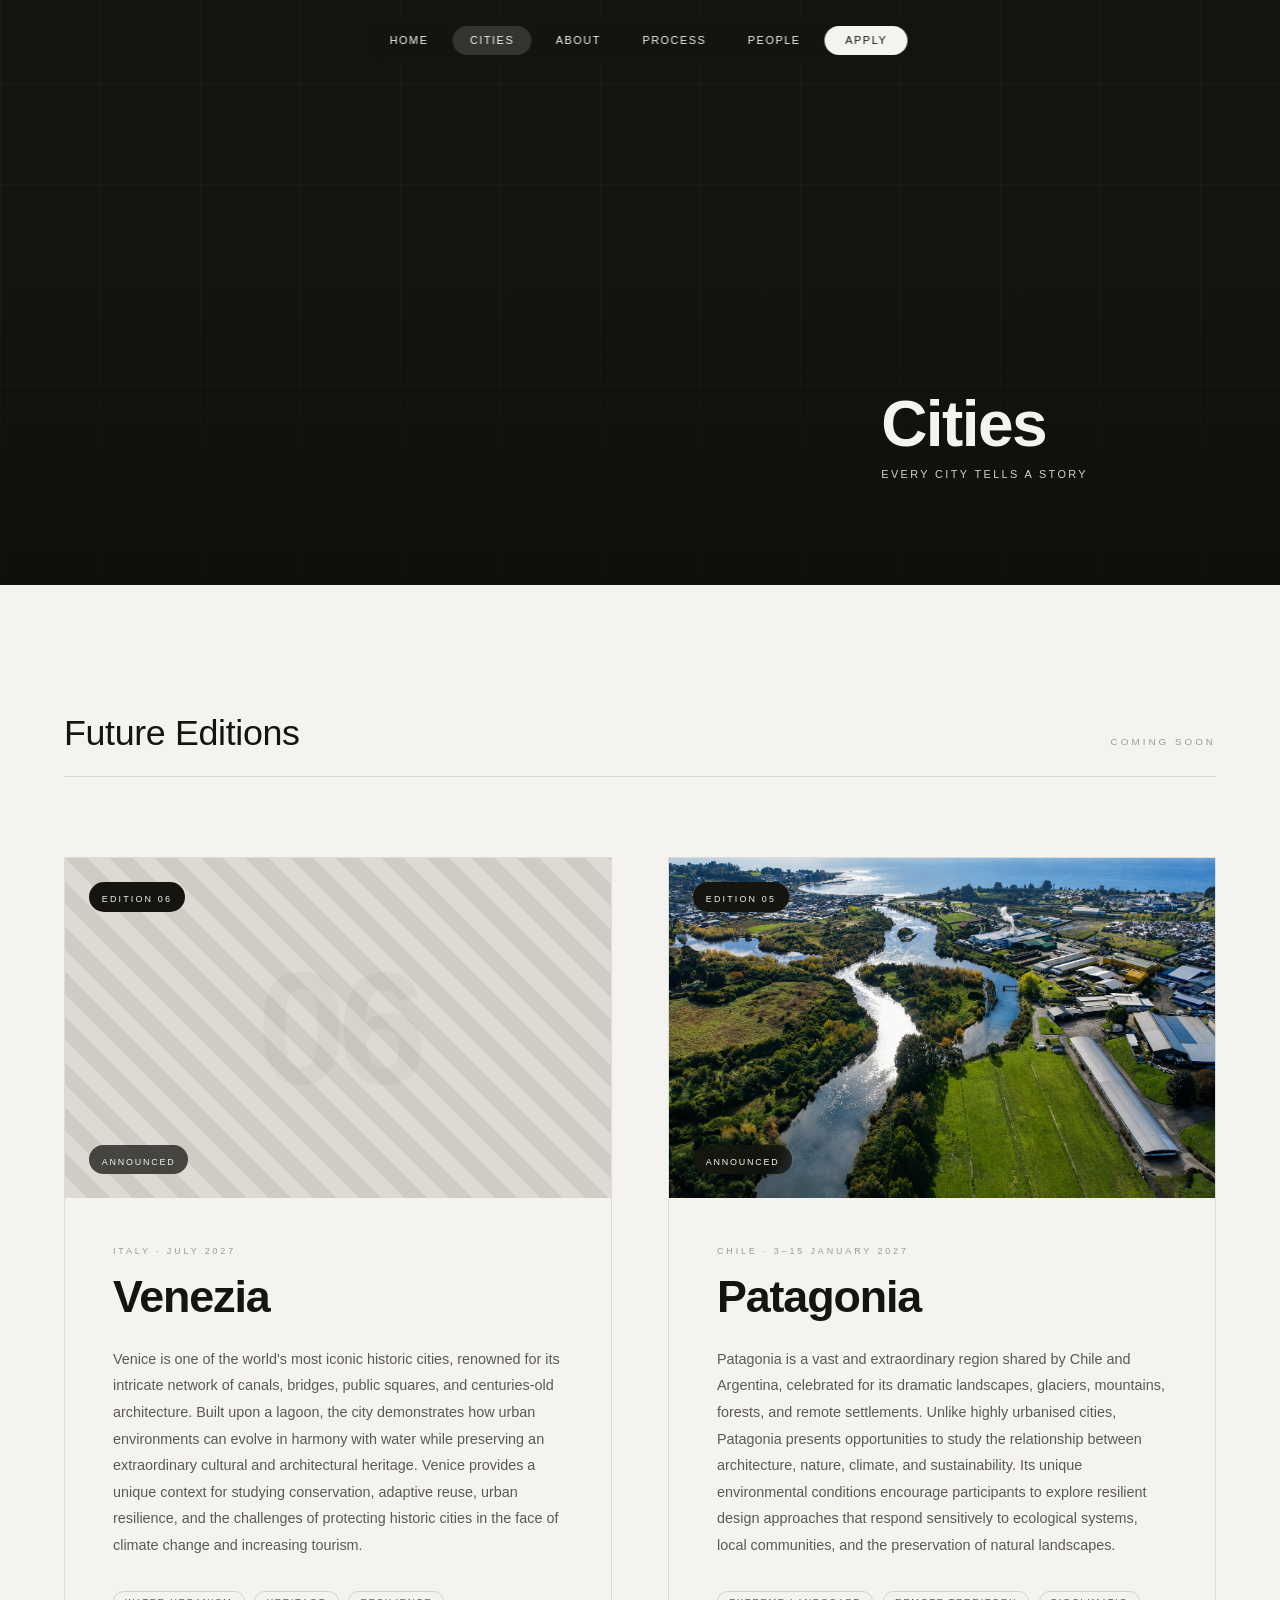
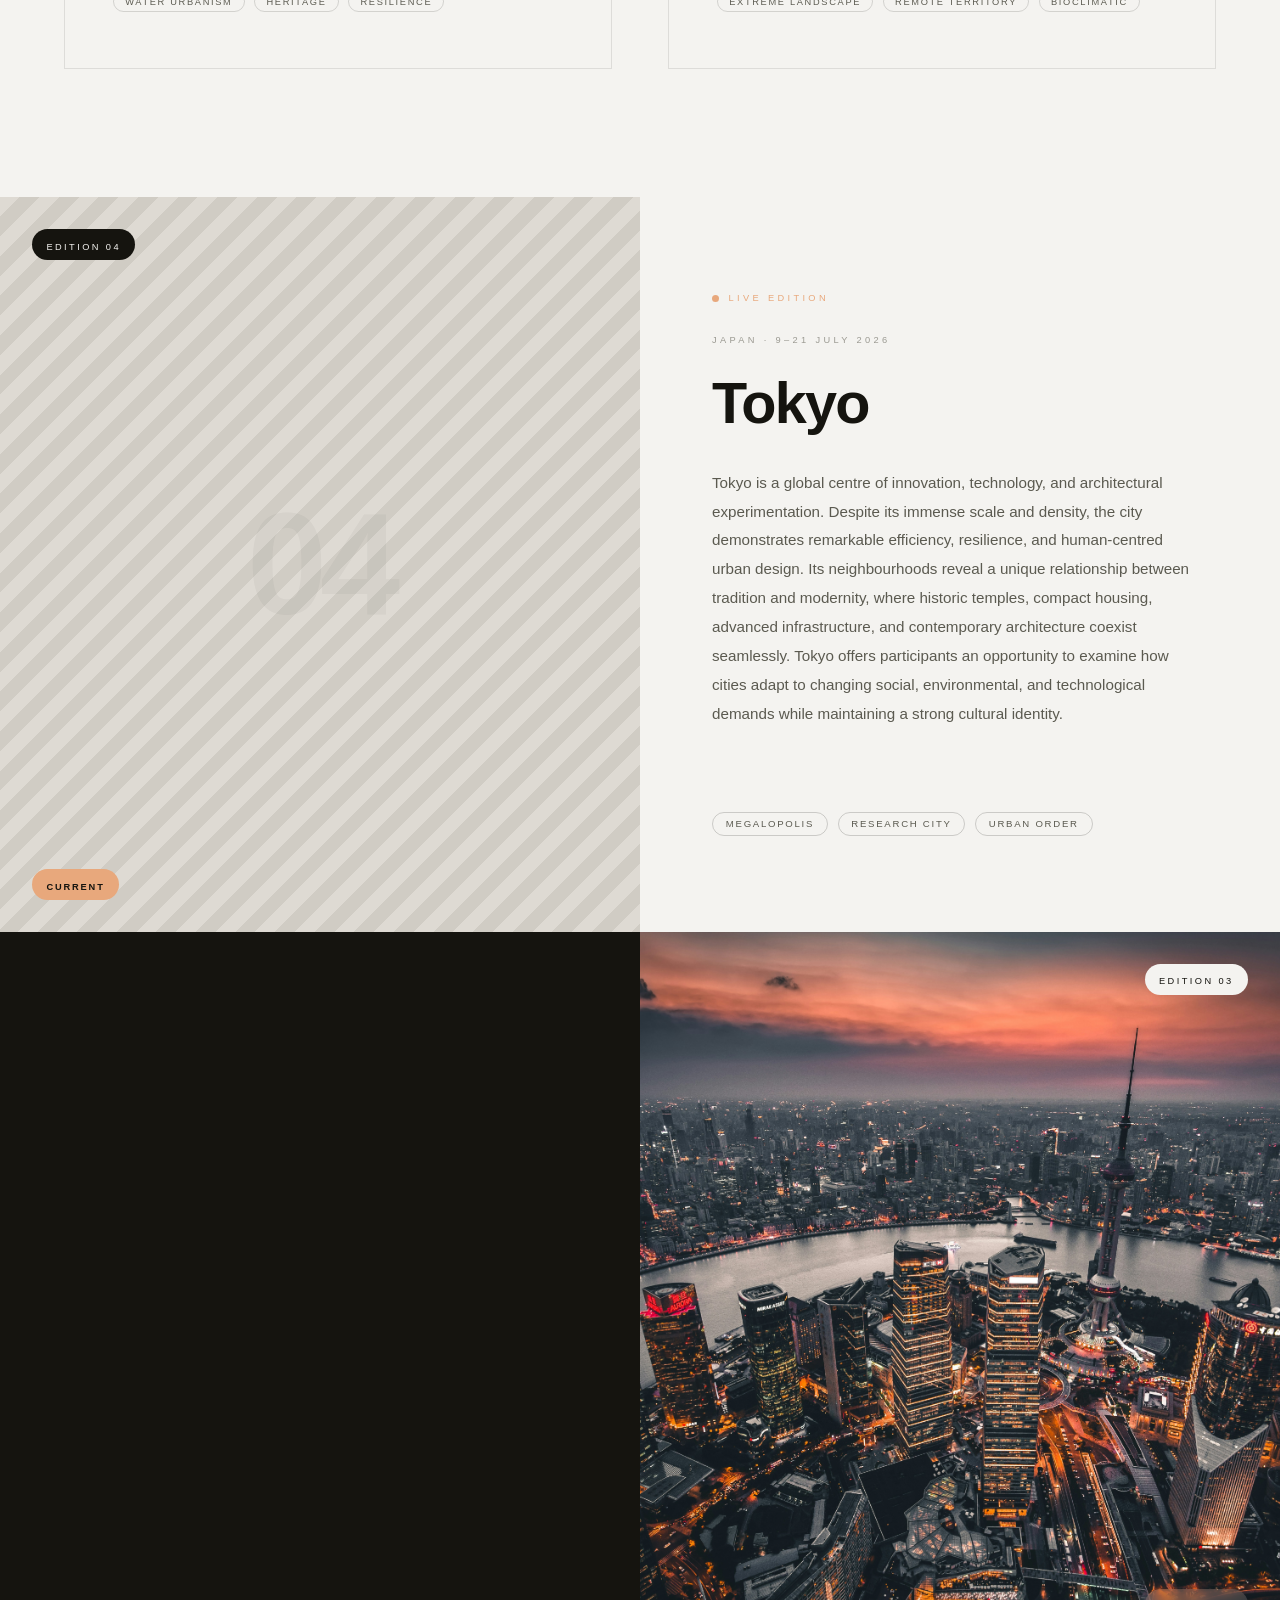
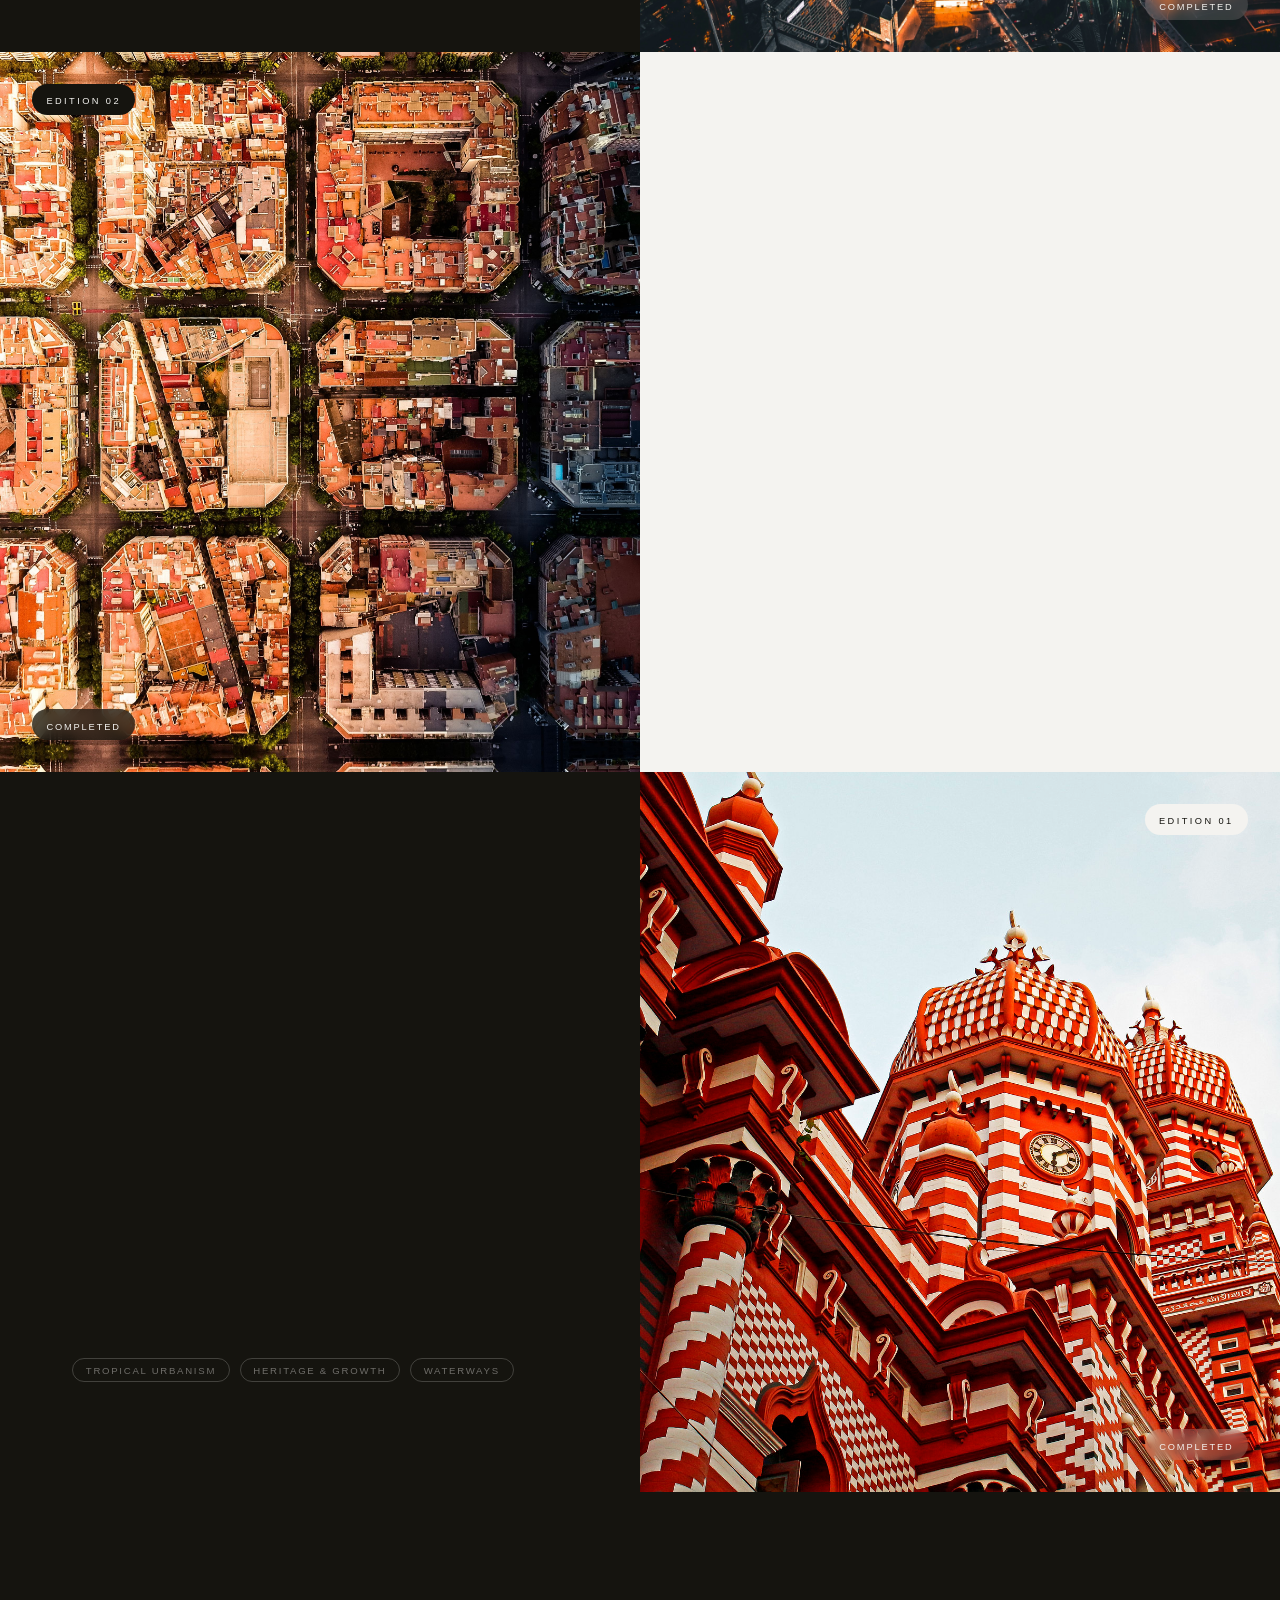
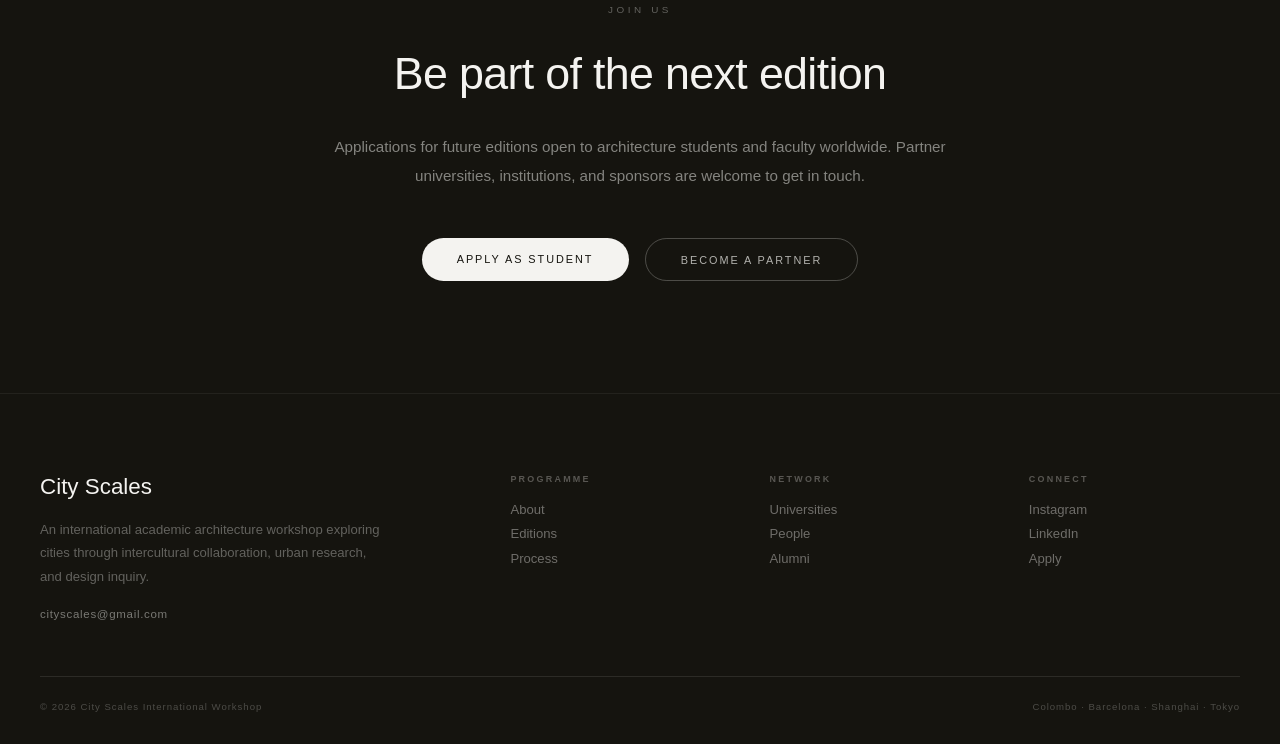
==== cities.html @ bc9bcc8d "changes" ====
<!DOCTYPE html>
<html lang="en">
<head>
  <meta charset="utf-8">
  <meta name="viewport" content="width=device-width, initial-scale=1">
  <title>Editions — City Scales</title>
  <meta name="description" content="Six cities, one inquiry — the City Scales international architecture workshop editions across Colombo, Barcelona, Shanghai, Tokyo, Patagonia, and Venezia.">
  <style>
    *{margin:0;padding:0;box-sizing:border-box;}
    html{scroll-behavior:smooth;overflow-x:hidden;scroll-padding-top:80px;}
    body{font-family:Arial,sans-serif;background:#f4f3f0;color:#15140f;-webkit-font-smoothing:antialiased;}
    ::selection{background:#15140f;color:#f4f3f0;}
    a{color:inherit;text-decoration:none;}
    a:hover{opacity:.72;}

    @media(max-width:900px){
      .city-split{grid-template-columns:1fr!important}
      .city-split-rev{grid-template-columns:1fr!important}
      .city-img-col{min-height:60vw!important}
      .future-grid{grid-template-columns:1fr!important}
      .stats-row{grid-template-columns:1fr 1fr!important}
      .city-split-rev .city-img-col{order:1!important}
      .city-split-rev .city-content{order:2!important}
      .future-sec{padding:5rem 2rem!important}
    }
    @media(max-width:640px){
      .city-content{padding:3.5rem 1.5rem!important}
      #footer-grid{grid-template-columns:1fr 1fr!important;gap:2rem!important}
      #footer-bottom{flex-direction:column!important;gap:.6rem!important}
      #navPanel a,#navPanel span{font-size:.58rem!important;padding:.35rem .5rem!important;letter-spacing:.08em!important}
      .stats-row{grid-template-columns:1fr!important}
      .panels-row{flex-direction:column!important}
      .hero-caption{right:1.5rem!important;left:1.5rem!important;bottom:10%!important}
      .future-sec{padding:4rem 1.5rem!important}
      .future-sec .future-grid>div>div:first-child{height:220px!important}
    }
    @media(max-width:420px){
      #footer-grid{grid-template-columns:1fr!important}
      #navPanel{gap:.05rem!important;padding:.35rem!important}
      #navPanel a,#navPanel span{padding:.28rem .36rem!important;font-size:.52rem!important;letter-spacing:.06em!important}
    }
    .nav-links{display:flex;align-items:center;gap:.4rem;}
    .nav-ham{display:none;flex-direction:column;justify-content:center;gap:5px;background:none;border:none;cursor:pointer;padding:.45rem .65rem;border-radius:20px;}
    .nav-ham span{display:block;width:18px;height:1.5px;background:#f4f3f0;border-radius:2px;transition:transform .3s ease,opacity .3s ease;}
    .nav-ham.open span:nth-child(1){transform:translateY(6.5px) rotate(45deg);}
    .nav-ham.open span:nth-child(2){opacity:0;transform:scaleX(0);}
    .nav-ham.open span:nth-child(3){transform:translateY(-6.5px) rotate(-45deg);}
    #mobMenu{position:fixed;inset:0;z-index:199;background:#15140f;display:flex;flex-direction:column;justify-content:center;padding:3rem 2.5rem;opacity:0;pointer-events:none;transition:opacity .3s ease,transform .3s ease;transform:translateY(-8px);}
    #mobMenu.open{opacity:1;pointer-events:auto;transform:none;}
    .mob-link{font-family:Arial;font-weight:900;font-size:clamp(2rem,10vw,3.6rem);color:rgba(244,243,240,.65);text-decoration:none;letter-spacing:-.03em;line-height:1.15;display:block;transition:color .2s;}
    .mob-link:hover,.mob-link.mob-active{color:#f4f3f0;}
    .mob-close{position:absolute;top:1.4rem;right:1.5rem;background:none;border:none;color:rgba(244,243,240,.35);font-size:1.8rem;cursor:pointer;padding:.4rem;line-height:1;transition:color .2s;}
    .mob-close:hover{color:#f4f3f0;}
    @media(max-width:640px){
      .nav-links{display:none!important;}
      .nav-ham{display:flex!important;}
    }
  </style>
</head>
<body>

<!-- NAV -->
<div id="navPanel" style="position:fixed;top:1.1rem;left:50%;z-index:100;display:flex;gap:.4rem;align-items:center;background:rgba(21,20,15,.9);backdrop-filter:blur(8px);padding:.5rem .6rem;border-radius:40px;transform:translateX(-50%);">
  <div class="nav-links" style="display:flex;gap:.4rem;align-items:center;">
    <a href="index.html" style="font-size:.68rem;letter-spacing:.14em;text-transform:uppercase;color:#f4f3f0;padding:.55rem 1.1rem;border-radius:30px;">Home</a>
    <span style="font-size:.68rem;letter-spacing:.14em;text-transform:uppercase;color:#f4f3f0;padding:.55rem 1.1rem;border-radius:30px;background:rgba(244,243,240,.15);">Cities</span>
    <a href="index.html#about" style="font-size:.68rem;letter-spacing:.14em;text-transform:uppercase;color:#f4f3f0;padding:.55rem 1.1rem;border-radius:30px;">About</a>
    <a href="process.html" style="font-size:.68rem;letter-spacing:.14em;text-transform:uppercase;color:#f4f3f0;padding:.55rem 1.1rem;border-radius:30px;">Process</a>
    <a href="people.html" style="font-size:.68rem;letter-spacing:.14em;text-transform:uppercase;color:#f4f3f0;padding:.55rem 1.1rem;border-radius:30px;">People</a>
    <a href="index.html#join" style="font-size:.68rem;letter-spacing:.14em;text-transform:uppercase;color:#15140f;background:#f4f3f0;padding:.55rem 1.3rem;border-radius:30px;">Apply</a>
  </div>
  <button class="nav-ham" id="menuBtn" aria-label="Open menu"><span></span><span></span><span></span></button>
</div>

<!-- HERO -->
<section style="height:65vh;position:relative;overflow:hidden;background:#15140f;">
  <div style="position:absolute;inset:0;background:repeating-linear-gradient(0deg,rgba(244,243,240,.022) 0 1px,transparent 1px 100px),repeating-linear-gradient(90deg,rgba(244,243,240,.022) 0 1px,transparent 1px 100px);pointer-events:none;"></div>
  <div style="position:absolute;inset:0;background:linear-gradient(180deg,transparent 40%,rgba(10,10,10,.55) 100%);"></div>
  <div class="hero-caption" style="position:absolute;bottom:18%;right:12rem;z-index:2;text-align:left;">
    <h1 style="font-family:Arial;font-weight:900;color:#f4f3f0;font-size:clamp(2.2rem,5vw,4.5rem);line-height:.9;letter-spacing:-.025em;">Cities</h1>
    <p style="font-size:clamp(.6rem,.85vw,.8rem);text-transform:uppercase;color:#f4f3f0;margin-top:.9rem;opacity:.85;letter-spacing:.22em;">Every city tells a story</p>
  </div>

</section>


<!-- ============================================================ -->
<!-- FUTURE EDITIONS -->
<!-- ============================================================ -->
<section class="future-sec" style="background:#f4f3f0;padding:8rem 4rem;">
  <div style="max-width:1280px;margin:0 auto;">
    <div data-reveal style="display:flex;justify-content:space-between;align-items:baseline;margin-bottom:5rem;border-bottom:1px solid rgba(21,20,15,.12);padding-bottom:1.4rem;">
      <h2 style="font-family:Arial;font-weight:300;font-size:clamp(1.4rem,2.8vw,2.4rem);letter-spacing:-.01em;color:#15140f;">Future Editions</h2>
      <span style="font-size:.62rem;letter-spacing:.3em;text-transform:uppercase;color:#9b9a92;">Coming Soon</span>
    </div>
    <div class="future-grid" style="display:grid;grid-template-columns:1fr 1fr;gap:3.5rem;">

      <!-- Venezia -->
      <div id="venezia" data-reveal style="border:1px solid rgba(21,20,15,.1);overflow:hidden;">
        <div style="width:100%;height:340px;position:relative;background:#dedad3;overflow:hidden;">
          <img src="assets/img/venezia.png" alt="Venezia Edition" style="position:absolute;inset:0;width:100%;height:100%;object-fit:cover;display:block;">
          <div class="img-placeholder" style="position:absolute;inset:0;background:repeating-linear-gradient(45deg,#dedad3 0 16px,#d0ccc4 16px 32px);display:flex;align-items:center;justify-content:center;">
            <span style="font-family:Arial;font-weight:900;font-size:10rem;color:rgba(21,20,15,.035);letter-spacing:-.05em;">06</span>
          </div>
          <div style="position:absolute;top:1.5rem;left:1.5rem;background:#15140f;color:#f4f3f0;padding:.35rem .8rem;border-radius:30px;">
            <span style="font-size:.56rem;letter-spacing:.24em;text-transform:uppercase;">Edition 06</span>
          </div>
          <div style="position:absolute;bottom:1.5rem;left:1.5rem;background:rgba(21,20,15,.75);backdrop-filter:blur(6px);color:#f4f3f0;padding:.35rem .8rem;border-radius:30px;">
            <span style="font-size:.56rem;letter-spacing:.2em;text-transform:uppercase;">Announced</span>
          </div>
        </div>
        <div style="padding:3rem 3rem 3.5rem;">
          <span style="font-size:.56rem;letter-spacing:.32em;text-transform:uppercase;color:#9b9a92;display:block;margin-bottom:1.2rem;">Italy · July 2027</span>
          <h3 style="font-family:Arial;font-weight:900;font-size:clamp(1.8rem,3.5vw,2.8rem);line-height:.92;letter-spacing:-.025em;color:#15140f;margin-bottom:1.8rem;">Venezia</h3>
          <p style="font-size:.9rem;line-height:1.85;color:#5b5a50;">Venice is one of the world's most iconic historic cities, renowned for its intricate network of canals, bridges, public squares, and centuries-old architecture. Built upon a lagoon, the city demonstrates how urban environments can evolve in harmony with water while preserving an extraordinary cultural and architectural heritage. Venice provides a unique context for studying conservation, adaptive reuse, urban resilience, and the challenges of protecting historic cities in the face of climate change and increasing tourism.</p>
          <div style="margin-top:2rem;display:flex;gap:.6rem;flex-wrap:wrap;">
            <span style="font-size:.58rem;letter-spacing:.18em;text-transform:uppercase;color:#5b5a50;border:1px solid rgba(21,20,15,.15);padding:.3rem .7rem;border-radius:20px;">Water Urbanism</span>
            <span style="font-size:.58rem;letter-spacing:.18em;text-transform:uppercase;color:#5b5a50;border:1px solid rgba(21,20,15,.15);padding:.3rem .7rem;border-radius:20px;">Heritage</span>
            <span style="font-size:.58rem;letter-spacing:.18em;text-transform:uppercase;color:#5b5a50;border:1px solid rgba(21,20,15,.15);padding:.3rem .7rem;border-radius:20px;">Resilience</span>
          </div>
        </div>
      </div>

      <!-- Patagonia -->
      <div id="patagonia" data-reveal style="border:1px solid rgba(21,20,15,.1);overflow:hidden;">
        <div style="width:100%;height:340px;position:relative;background:#dedad3;overflow:hidden;">
          <img src="assets/img/patagonia-neww.png" alt="Patagonia Edition" style="position:absolute;inset:0;width:100%;height:100%;object-fit:cover;display:block;">
          <div class="img-placeholder" style="position:absolute;inset:0;background:repeating-linear-gradient(45deg,#dedad3 0 16px,#d0ccc4 16px 32px);display:flex;align-items:center;justify-content:center;">
            <span style="font-family:Arial;font-weight:900;font-size:10rem;color:rgba(21,20,15,.035);letter-spacing:-.05em;">05</span>
          </div>
          <div style="position:absolute;top:1.5rem;left:1.5rem;background:#15140f;color:#f4f3f0;padding:.35rem .8rem;border-radius:30px;">
            <span style="font-size:.56rem;letter-spacing:.24em;text-transform:uppercase;">Edition 05</span>
          </div>
          <div style="position:absolute;bottom:1.5rem;left:1.5rem;background:rgba(21,20,15,.75);backdrop-filter:blur(6px);color:#f4f3f0;padding:.35rem .8rem;border-radius:30px;">
            <span style="font-size:.56rem;letter-spacing:.2em;text-transform:uppercase;">Announced</span>
          </div>
        </div>
        <div style="padding:3rem 3rem 3.5rem;">
          <span style="font-size:.56rem;letter-spacing:.32em;text-transform:uppercase;color:#9b9a92;display:block;margin-bottom:1.2rem;">Chile · 3–15 January 2027</span>
          <h3 style="font-family:Arial;font-weight:900;font-size:clamp(1.8rem,3.5vw,2.8rem);line-height:.92;letter-spacing:-.025em;color:#15140f;margin-bottom:1.8rem;">Patagonia</h3>
          <p style="font-size:.9rem;line-height:1.85;color:#5b5a50;">Patagonia is a vast and extraordinary region shared by Chile and Argentina, celebrated for its dramatic landscapes, glaciers, mountains, forests, and remote settlements. Unlike highly urbanised cities, Patagonia presents opportunities to study the relationship between architecture, nature, climate, and sustainability. Its unique environmental conditions encourage participants to explore resilient design approaches that respond sensitively to ecological systems, local communities, and the preservation of natural landscapes.</p>
          <div style="margin-top:2rem;display:flex;gap:.6rem;flex-wrap:wrap;">
            <span style="font-size:.58rem;letter-spacing:.18em;text-transform:uppercase;color:#5b5a50;border:1px solid rgba(21,20,15,.15);padding:.3rem .7rem;border-radius:20px;">Extreme Landscape</span>
            <span style="font-size:.58rem;letter-spacing:.18em;text-transform:uppercase;color:#5b5a50;border:1px solid rgba(21,20,15,.15);padding:.3rem .7rem;border-radius:20px;">Remote Territory</span>
            <span style="font-size:.58rem;letter-spacing:.18em;text-transform:uppercase;color:#5b5a50;border:1px solid rgba(21,20,15,.15);padding:.3rem .7rem;border-radius:20px;">Bioclimatic</span>
          </div>
        </div>
      </div>

    </div>
  </div>
</section>

<!-- ============================================================ -->
<!-- EDITION 04 — TOKYO–TSUKUBA (CURRENT) -->
<!-- ============================================================ -->
<section id="tokyo" class="city-split" style="display:grid;grid-template-columns:1fr 1fr;min-height:80vh;background:#f4f3f0;">
  <!-- Image column -->
  <div class="city-img-col" style="position:relative;overflow:hidden;min-height:560px;background:#dedad3;">
    <img src="assets/img/tkyo.png" alt="Tokyo Edition" style="position:absolute;inset:0;width:100%;height:100%;object-fit:cover;display:block;">
    <div class="img-placeholder" style="position:absolute;inset:0;background:repeating-linear-gradient(135deg,#dedad3 0 14px,#d0ccc4 14px 28px);display:flex;align-items:center;justify-content:center;">
      <span style="font-family:Arial;font-weight:900;font-size:9rem;color:rgba(21,20,15,.04);letter-spacing:-.05em;">04</span>
    </div>
    <div style="position:absolute;top:2rem;left:2rem;background:#15140f;color:#f4f3f0;padding:.4rem .9rem;border-radius:30px;">
      <span style="font-size:.58rem;letter-spacing:.26em;text-transform:uppercase;">Edition 04</span>
    </div>
    <div style="position:absolute;bottom:2rem;left:2rem;background:#e8a87c;color:#15140f;padding:.4rem .9rem;border-radius:30px;">
      <span style="font-size:.58rem;letter-spacing:.2em;text-transform:uppercase;font-weight:600;">Current</span>
    </div>
  </div>
  <!-- Content column -->
  <div class="city-content" style="padding:6rem 4.5rem;display:flex;flex-direction:column;justify-content:center;">
    <div data-reveal style="display:flex;align-items:center;gap:.6rem;margin-bottom:2rem;">
      <span style="width:7px;height:7px;background:#e8a87c;border-radius:50%;display:inline-block;animation:pulse 2s ease-in-out infinite;"></span>
      <span style="font-size:.58rem;letter-spacing:.36em;text-transform:uppercase;color:#e8a87c;">Live Edition</span>
    </div>
    <span data-reveal style="font-size:.58rem;letter-spacing:.36em;text-transform:uppercase;color:#9b9a92;display:block;margin-bottom:2rem;">Japan · 9–21 July 2026</span>
    <h2 data-reveal style="font-family:Arial;font-weight:900;font-size:clamp(2.2rem,4.5vw,3.8rem);line-height:.92;letter-spacing:-.03em;color:#15140f;margin-bottom:2.4rem;">Tokyo</h2>
    <p data-reveal style="font-size:.95rem;line-height:1.9;color:#5b5a50;max-width:480px;margin-bottom:2.8rem;">Tokyo is a global centre of innovation, technology, and architectural experimentation. Despite its immense scale and density, the city demonstrates remarkable efficiency, resilience, and human-centred urban design. Its neighbourhoods reveal a unique relationship between tradition and modernity, where historic temples, compact housing, advanced infrastructure, and contemporary architecture coexist seamlessly. Tokyo offers participants an opportunity to examine how cities adapt to changing social, environmental, and technological demands while maintaining a strong cultural identity.</p>
    <div data-reveal style="margin-top:2.4rem;display:flex;gap:.6rem;flex-wrap:wrap;">
      <span style="font-size:.6rem;letter-spacing:.18em;text-transform:uppercase;color:#5b5a50;border:1px solid rgba(21,20,15,.18);padding:.35rem .8rem;border-radius:20px;">Megalopolis</span>
      <span style="font-size:.6rem;letter-spacing:.18em;text-transform:uppercase;color:#5b5a50;border:1px solid rgba(21,20,15,.18);padding:.35rem .8rem;border-radius:20px;">Research City</span>
      <span style="font-size:.6rem;letter-spacing:.18em;text-transform:uppercase;color:#5b5a50;border:1px solid rgba(21,20,15,.18);padding:.35rem .8rem;border-radius:20px;">Urban Order</span>
    </div>
  </div>
</section>

<!-- ============================================================ -->
<!-- EDITION 03 — SHANGHAI -->
<!-- ============================================================ -->
<section id="shanghai" class="city-split-rev" style="display:grid;grid-template-columns:1fr 1fr;min-height:80vh;background:#15140f;color:#f4f3f0;">
  <!-- Content column (reversed) -->
  <div class="city-content" style="padding:6rem 4.5rem;display:flex;flex-direction:column;justify-content:center;order:1;">
    <span data-reveal style="font-size:.58rem;letter-spacing:.36em;text-transform:uppercase;color:rgba(244,243,240,.35);display:block;margin-bottom:2rem;">China · 2025</span>
    <h2 data-reveal style="font-family:Arial;font-weight:900;font-size:clamp(2.2rem,4.5vw,3.8rem);line-height:.92;letter-spacing:-.03em;color:#f4f3f0;margin-bottom:2.4rem;">Shanghai</h2>
    <p data-reveal style="font-size:.95rem;line-height:1.9;color:rgba(244,243,240,.5);max-width:480px;margin-bottom:2.8rem;">Shanghai is one of the world's most dynamic metropolitan cities, where historic neighbourhoods stand alongside cutting-edge skyscrapers and large-scale urban development. The city reflects the balance between preserving cultural identity and embracing rapid economic and technological growth. Its diverse urban conditions, complex infrastructure, and high-density environment provide an exceptional context for exploring architecture across multiple scales, from local communities to global urban systems.</p>
    <div data-reveal style="margin-top:2.4rem;display:flex;gap:.6rem;flex-wrap:wrap;">
      <span style="font-size:.6rem;letter-spacing:.18em;text-transform:uppercase;color:rgba(244,243,240,.4);border:1px solid rgba(244,243,240,.2);padding:.35rem .8rem;border-radius:20px;">High Density</span>
      <span style="font-size:.6rem;letter-spacing:.18em;text-transform:uppercase;color:rgba(244,243,240,.4);border:1px solid rgba(244,243,240,.2);padding:.35rem .8rem;border-radius:20px;">Lilong</span>
      <span style="font-size:.6rem;letter-spacing:.18em;text-transform:uppercase;color:rgba(244,243,240,.4);border:1px solid rgba(244,243,240,.2);padding:.35rem .8rem;border-radius:20px;">East Asian Urban</span>
    </div>
  </div>
  <!-- Image column -->
  <div class="city-img-col" style="position:relative;overflow:hidden;min-height:560px;background:#272520;order:2;">
    <img src="assets/img/shanghai.jpg" alt="Shanghai Edition" style="position:absolute;inset:0;width:100%;height:100%;object-fit:cover;display:block;">
    <div class="img-placeholder" style="position:absolute;inset:0;background:repeating-linear-gradient(135deg,#222120 0 14px,#272520 14px 28px);display:flex;align-items:center;justify-content:center;">
      <span style="font-family:Arial;font-weight:900;font-size:9rem;color:rgba(244,243,240,.04);letter-spacing:-.05em;">03</span>
    </div>
    <div style="position:absolute;top:2rem;right:2rem;background:#f4f3f0;color:#15140f;padding:.4rem .9rem;border-radius:30px;">
      <span style="font-size:.58rem;letter-spacing:.26em;text-transform:uppercase;">Edition 03</span>
    </div>
    <div style="position:absolute;bottom:2rem;right:2rem;background:rgba(244,243,240,.15);backdrop-filter:blur(6px);color:#f4f3f0;padding:.4rem .9rem;border-radius:30px;">
      <span style="font-size:.58rem;letter-spacing:.2em;text-transform:uppercase;">Completed</span>
    </div>
  </div>
</section>

<!-- ============================================================ -->
<!-- EDITION 02 — BARCELONA -->
<!-- ============================================================ -->
<section id="barcelona" class="city-split" style="display:grid;grid-template-columns:1fr 1fr;min-height:80vh;background:#f4f3f0;">
  <!-- Image column -->
  <div class="city-img-col" style="position:relative;overflow:hidden;min-height:560px;background:#dedad3;">
    <img src="assets/img/barcilona-cover.jpg" alt="Barcelona Edition" style="position:absolute;inset:0;width:100%;height:100%;object-fit:cover;display:block;">
    <div class="img-placeholder" style="position:absolute;inset:0;background:repeating-linear-gradient(135deg,#dedad3 0 14px,#d0ccc4 14px 28px);display:flex;align-items:center;justify-content:center;">
      <span style="font-family:Arial;font-weight:900;font-size:9rem;color:rgba(21,20,15,.04);letter-spacing:-.05em;">02</span>
    </div>
    <div style="position:absolute;top:2rem;left:2rem;background:#15140f;color:#f4f3f0;padding:.4rem .9rem;border-radius:30px;">
      <span style="font-size:.58rem;letter-spacing:.26em;text-transform:uppercase;">Edition 02</span>
    </div>
    <div style="position:absolute;bottom:2rem;left:2rem;background:rgba(21,20,15,.75);backdrop-filter:blur(6px);color:#f4f3f0;padding:.4rem .9rem;border-radius:30px;">
      <span style="font-size:.58rem;letter-spacing:.2em;text-transform:uppercase;">Completed</span>
    </div>
  </div>
  <!-- Content column -->
  <div class="city-content" style="padding:6rem 4.5rem;display:flex;flex-direction:column;justify-content:center;">
    <span data-reveal style="font-size:.58rem;letter-spacing:.36em;text-transform:uppercase;color:#9b9a92;display:block;margin-bottom:2rem;">Spain · 3 February – 14 February 2025</span>
    <h2 data-reveal style="font-family:Arial;font-weight:900;font-size:clamp(2.2rem,4.5vw,3.8rem);line-height:.92;letter-spacing:-.03em;color:#15140f;margin-bottom:2.4rem;">Barcelona</h2>
    <p data-reveal style="font-size:.95rem;line-height:1.9;color:#5b5a50;max-width:480px;margin-bottom:2.8rem;">Barcelona is internationally recognised for its innovative urban planning, architectural heritage, and vibrant public spaces. From the historic Gothic Quarter to the modernist works of Antoni Gaudí and the city's renowned grid system, Barcelona demonstrates how architecture, mobility, and public life can be thoughtfully integrated. As a living laboratory of urban design, the city offers valuable opportunities to study density, public space, sustainability, and the relationship between culture and the built environment.</p>
    <div data-reveal style="margin-top:2.4rem;display:flex;gap:.6rem;flex-wrap:wrap;">
      <span style="font-size:.6rem;letter-spacing:.18em;text-transform:uppercase;color:#5b5a50;border:1px solid rgba(21,20,15,.18);padding:.35rem .8rem;border-radius:20px;">Superblock</span>
      <span style="font-size:.6rem;letter-spacing:.18em;text-transform:uppercase;color:#5b5a50;border:1px solid rgba(21,20,15,.18);padding:.35rem .8rem;border-radius:20px;">Public Space</span>
      <span style="font-size:.6rem;letter-spacing:.18em;text-transform:uppercase;color:#5b5a50;border:1px solid rgba(21,20,15,.18);padding:.35rem .8rem;border-radius:20px;">Mediterranean</span>
    </div>
  </div>
</section>

<!-- ============================================================ -->
<!-- EDITION 01 — COLOMBO -->
<!-- ============================================================ -->
<section id="colombo" class="city-split-rev" style="display:grid;grid-template-columns:1fr 1fr;min-height:80vh;background:#15140f;color:#f4f3f0;">
  <!-- Content column (reversed) -->
  <div class="city-content" style="padding:6rem 4.5rem;display:flex;flex-direction:column;justify-content:center;order:1;">
    <span data-reveal style="font-size:.58rem;letter-spacing:.36em;text-transform:uppercase;color:rgba(244,243,240,.35);display:block;margin-bottom:2rem;">Sri Lanka · 25 June – 07 July 2024</span>
    <h2 data-reveal style="font-family:Arial;font-weight:900;font-size:clamp(2.2rem,4.5vw,3.8rem);line-height:.92;letter-spacing:-.03em;color:#f4f3f0;margin-bottom:2.4rem;">Colombo</h2>
    <p data-reveal style="font-size:.95rem;line-height:1.9;color:rgba(244,243,240,.5);max-width:480px;margin-bottom:2.8rem;">Colombo is a dynamic coastal capital where history, culture, and rapid urban development coexist within a complex metropolitan landscape. Influenced by Portuguese, Dutch, and British colonial histories alongside contemporary South Asian growth, the city presents a rich diversity of architectural styles, public spaces, waterfronts, and mixed-use neighbourhoods. Its layered urban fabric provides an ideal environment for exploring themes of heritage, resilience, sustainability, and urban transformation, making Colombo a compelling setting for collaborative architectural research and design.</p>
    <div data-reveal style="margin-top:2.4rem;display:flex;gap:.6rem;flex-wrap:wrap;">
      <span style="font-size:.6rem;letter-spacing:.18em;text-transform:uppercase;color:rgba(244,243,240,.4);border:1px solid rgba(244,243,240,.2);padding:.35rem .8rem;border-radius:20px;">Tropical Urbanism</span>
      <span style="font-size:.6rem;letter-spacing:.18em;text-transform:uppercase;color:rgba(244,243,240,.4);border:1px solid rgba(244,243,240,.2);padding:.35rem .8rem;border-radius:20px;">Heritage &amp; Growth</span>
      <span style="font-size:.6rem;letter-spacing:.18em;text-transform:uppercase;color:rgba(244,243,240,.4);border:1px solid rgba(244,243,240,.2);padding:.35rem .8rem;border-radius:20px;">Waterways</span>
    </div>
  </div>
  <!-- Image column -->
  <div class="city-img-col" style="position:relative;overflow:hidden;min-height:560px;background:#272520;order:2;">
    <img src="assets/img/red-mosq.jpg" alt="Colombo Edition" style="position:absolute;inset:0;width:100%;height:100%;object-fit:cover;display:block;">
    <div class="img-placeholder" style="position:absolute;inset:0;background:repeating-linear-gradient(135deg,#222120 0 14px,#272520 14px 28px);display:flex;align-items:center;justify-content:center;">
      <span style="font-family:Arial;font-weight:900;font-size:9rem;color:rgba(244,243,240,.04);letter-spacing:-.05em;">01</span>
    </div>
    <div style="position:absolute;top:2rem;right:2rem;background:#f4f3f0;color:#15140f;padding:.4rem .9rem;border-radius:30px;">
      <span style="font-size:.58rem;letter-spacing:.26em;text-transform:uppercase;">Edition 01</span>
    </div>
    <div style="position:absolute;bottom:2rem;right:2rem;background:rgba(244,243,240,.15);backdrop-filter:blur(6px);color:#f4f3f0;padding:.4rem .9rem;border-radius:30px;">
      <span style="font-size:.58rem;letter-spacing:.2em;text-transform:uppercase;">Completed</span>
    </div>
  </div>
</section>

<!-- CTA STRIP -->
<section style="background:#15140f;color:#f4f3f0;padding:7rem 4rem;text-align:center;">
  <div style="max-width:680px;margin:0 auto;">
    <span data-reveal style="font-size:.62rem;letter-spacing:.36em;text-transform:uppercase;color:rgba(244,243,240,.35);display:block;margin-bottom:2rem;">Join Us</span>
    <h2 data-reveal style="font-family:Arial;font-weight:300;font-size:clamp(1.6rem,3.5vw,2.8rem);line-height:1.2;letter-spacing:-.015em;margin-bottom:2rem;">Be part of the next edition</h2>
    <p data-reveal style="font-size:.95rem;line-height:1.9;color:rgba(244,243,240,.5);margin-bottom:3rem;">Applications for future editions open to architecture students and faculty worldwide. Partner universities, institutions, and sponsors are welcome to get in touch.</p>
    <div data-reveal style="display:flex;gap:1rem;justify-content:center;flex-wrap:wrap;">
      <a href="index.html#join" style="font-size:.68rem;letter-spacing:.18em;text-transform:uppercase;background:#f4f3f0;color:#15140f;padding:.9rem 2.2rem;border-radius:30px;transition:opacity .2s;">Apply as Student</a>
      <a href="mailto:jose.remon@xjtlu.edu.cn?cc=njayaweera@uom.lk,adria.sanchez@salle.url.edu&subject=Partnership%20Inquiry%20%E2%80%94%20City%20Scales" style="font-size:.68rem;letter-spacing:.18em;text-transform:uppercase;border:1px solid rgba(244,243,240,.25);color:rgba(244,243,240,.7);padding:.9rem 2.2rem;border-radius:30px;transition:opacity .2s;">Become a Partner</a>
    </div>
  </div>
</section>

<!-- FOOTER -->
<footer style="background:#15140f;color:rgba(244,243,240,.45);padding:5rem 2.2rem 2rem;border-top:1px solid rgba(244,243,240,.06);">
  <div id="footer-grid" style="max-width:1200px;margin:0 auto;display:grid;grid-template-columns:2fr 1fr 1fr 1fr;gap:3rem;margin-bottom:3.5rem;">
    <div>
      <a href="index.html" style="font-family:Arial;font-weight:500;font-size:1.4rem;color:#f4f3f0;">City Scales</a>
      <p style="font-size:.82rem;line-height:1.8;margin-top:1.1rem;color:rgba(244,243,240,.35);max-width:340px;">An international academic architecture workshop exploring cities through intercultural collaboration, urban research, and design inquiry.</p>
      <a href="mailto:cityscales@gmail.com" style="font-size:.72rem;letter-spacing:.06em;color:rgba(244,243,240,.45);margin-top:1.2rem;display:block;">cityscales@gmail.com</a>
    </div>
    <div>
      <h4 style="font-size:.56rem;letter-spacing:.25em;text-transform:uppercase;color:rgba(244,243,240,.3);margin-bottom:1.1rem;">Programme</h4>
      <div style="display:flex;flex-direction:column;gap:.6rem;">
        <a href="index.html#about" style="font-size:.82rem;color:rgba(244,243,240,.4);">About</a>
        <a href="cities.html" style="font-size:.82rem;color:rgba(244,243,240,.4);">Editions</a>
        <a href="index.html#process" style="font-size:.82rem;color:rgba(244,243,240,.4);">Process</a>
      </div>
    </div>
    <div>
      <h4 style="font-size:.56rem;letter-spacing:.25em;text-transform:uppercase;color:rgba(244,243,240,.3);margin-bottom:1.1rem;">Network</h4>
      <div style="display:flex;flex-direction:column;gap:.6rem;">
        <a href="#" style="font-size:.82rem;color:rgba(244,243,240,.4);">Universities</a>
        <a href="people.html" style="font-size:.82rem;color:rgba(244,243,240,.4);">People</a>
        <a href="#" style="font-size:.82rem;color:rgba(244,243,240,.4);">Alumni</a>
      </div>
    </div>
    <div>
      <h4 style="font-size:.56rem;letter-spacing:.25em;text-transform:uppercase;color:rgba(244,243,240,.3);margin-bottom:1.1rem;">Connect</h4>
      <div style="display:flex;flex-direction:column;gap:.6rem;">
        <a href="#" style="font-size:.82rem;color:rgba(244,243,240,.4);">Instagram</a>
        <a href="#" style="font-size:.82rem;color:rgba(244,243,240,.4);">LinkedIn</a>
        <a href="index.html#join" style="font-size:.82rem;color:rgba(244,243,240,.4);">Apply</a>
      </div>
    </div>
  </div>
  <div id="footer-bottom" style="max-width:1200px;margin:0 auto;border-top:1px solid rgba(244,243,240,.1);padding-top:1.5rem;display:flex;justify-content:space-between;font-size:.6rem;letter-spacing:.1em;color:rgba(244,243,240,.25);">
    <span>© 2026 City Scales International Workshop</span>
    <span>Colombo · Barcelona · Shanghai · Tokyo</span>
  </div>
</footer>

<style>
  @keyframes pulse {
    0%,100%{opacity:1;transform:scale(1)}
    50%{opacity:.5;transform:scale(1.3)}
  }
</style>

<script>
document.addEventListener('DOMContentLoaded', function () {

  /* Nav hover */
  document.getElementById('navPanel').querySelectorAll('a').forEach(a => {
    a.addEventListener('mouseenter', () => a.style.background = 'rgba(244,243,240,.14)');
    a.addEventListener('mouseleave', () => {
      if (!a.style.background.includes('f4f3f0')) a.style.background = 'transparent';
    });
  });

  /* Hide placeholder divs when the real image loads successfully */
  document.querySelectorAll('.img-placeholder').forEach(placeholder => {
    const img = placeholder.parentElement.querySelector('img');
    if (!img) return;
    if (img.complete && img.naturalWidth > 0) {
      placeholder.style.display = 'none';
    } else {
      img.addEventListener('load', () => { placeholder.style.display = 'none'; });
      img.addEventListener('error', () => { img.style.display = 'none'; });
    }
  });

  /* Scroll reveal */
  const io = new IntersectionObserver(es => {
    es.forEach(e => {
      if (e.isIntersecting) {
        e.target.style.opacity = '1';
        e.target.style.transform = 'none';
        io.unobserve(e.target);
      }
    });
  }, { threshold: 0.08, rootMargin: '0px 0px -4% 0px' });

  document.querySelectorAll('[data-reveal]').forEach(el => {
    el.style.opacity = '0';
    el.style.transform = 'translateY(24px)';
    el.style.transition = 'opacity .9s cubic-bezier(.22,1,.36,1), transform .9s cubic-bezier(.22,1,.36,1)';
    io.observe(el);
  });

});
</script>

<!-- Mobile Menu Overlay -->
<div id="mobMenu">
  <button class="mob-close" id="mobClose" aria-label="Close menu">✕</button>
  <nav style="display:flex;flex-direction:column;gap:1.8rem;margin-bottom:3rem;">
    <a href="index.html" class="mob-link">Home</a>
    <a href="cities.html" class="mob-link mob-active">Cities</a>
    <a href="index.html#about" class="mob-link">About</a>
    <a href="process.html" class="mob-link">Process</a>
    <a href="people.html" class="mob-link">People</a>
  </nav>
  <a href="index.html#join" style="display:inline-block;font-size:.7rem;letter-spacing:.2em;text-transform:uppercase;background:#f4f3f0;color:#15140f;padding:.9rem 2.2rem;border-radius:30px;font-family:Arial;font-weight:700;text-decoration:none;">Apply Now</a>
  <div style="position:absolute;bottom:2.5rem;left:2.5rem;font-size:.58rem;letter-spacing:.22em;text-transform:uppercase;color:rgba(244,243,240,.18);">City Scales International</div>
</div>
<script>
(function(){
  var btn=document.getElementById('menuBtn'),menu=document.getElementById('mobMenu'),cls=document.getElementById('mobClose');
  function open(){menu.classList.add('open');btn.classList.add('open');document.body.style.overflow='hidden';}
  function close(){menu.classList.remove('open');btn.classList.remove('open');document.body.style.overflow='';}
  btn.addEventListener('click',open);
  cls.addEventListener('click',close);
  menu.querySelectorAll('.mob-link').forEach(function(l){l.addEventListener('click',close);});
})();
</script>
</body>
</html>
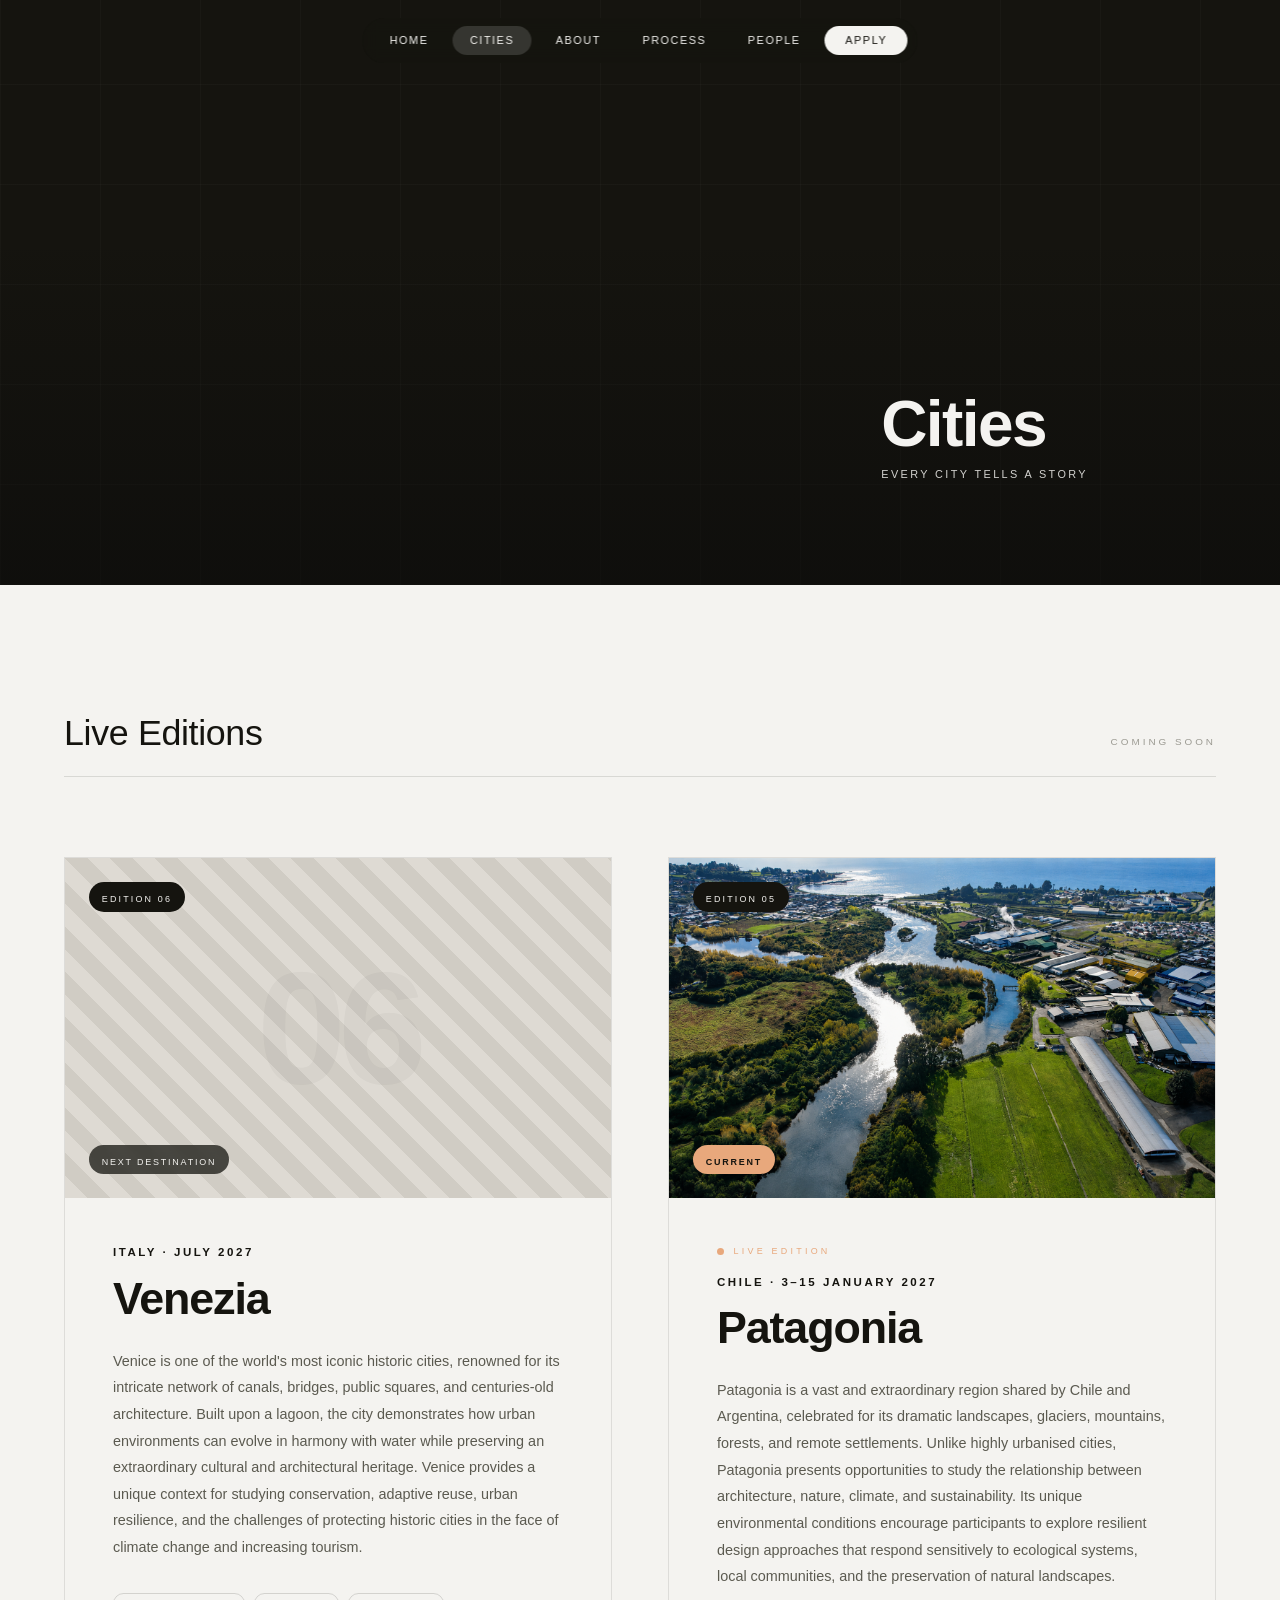
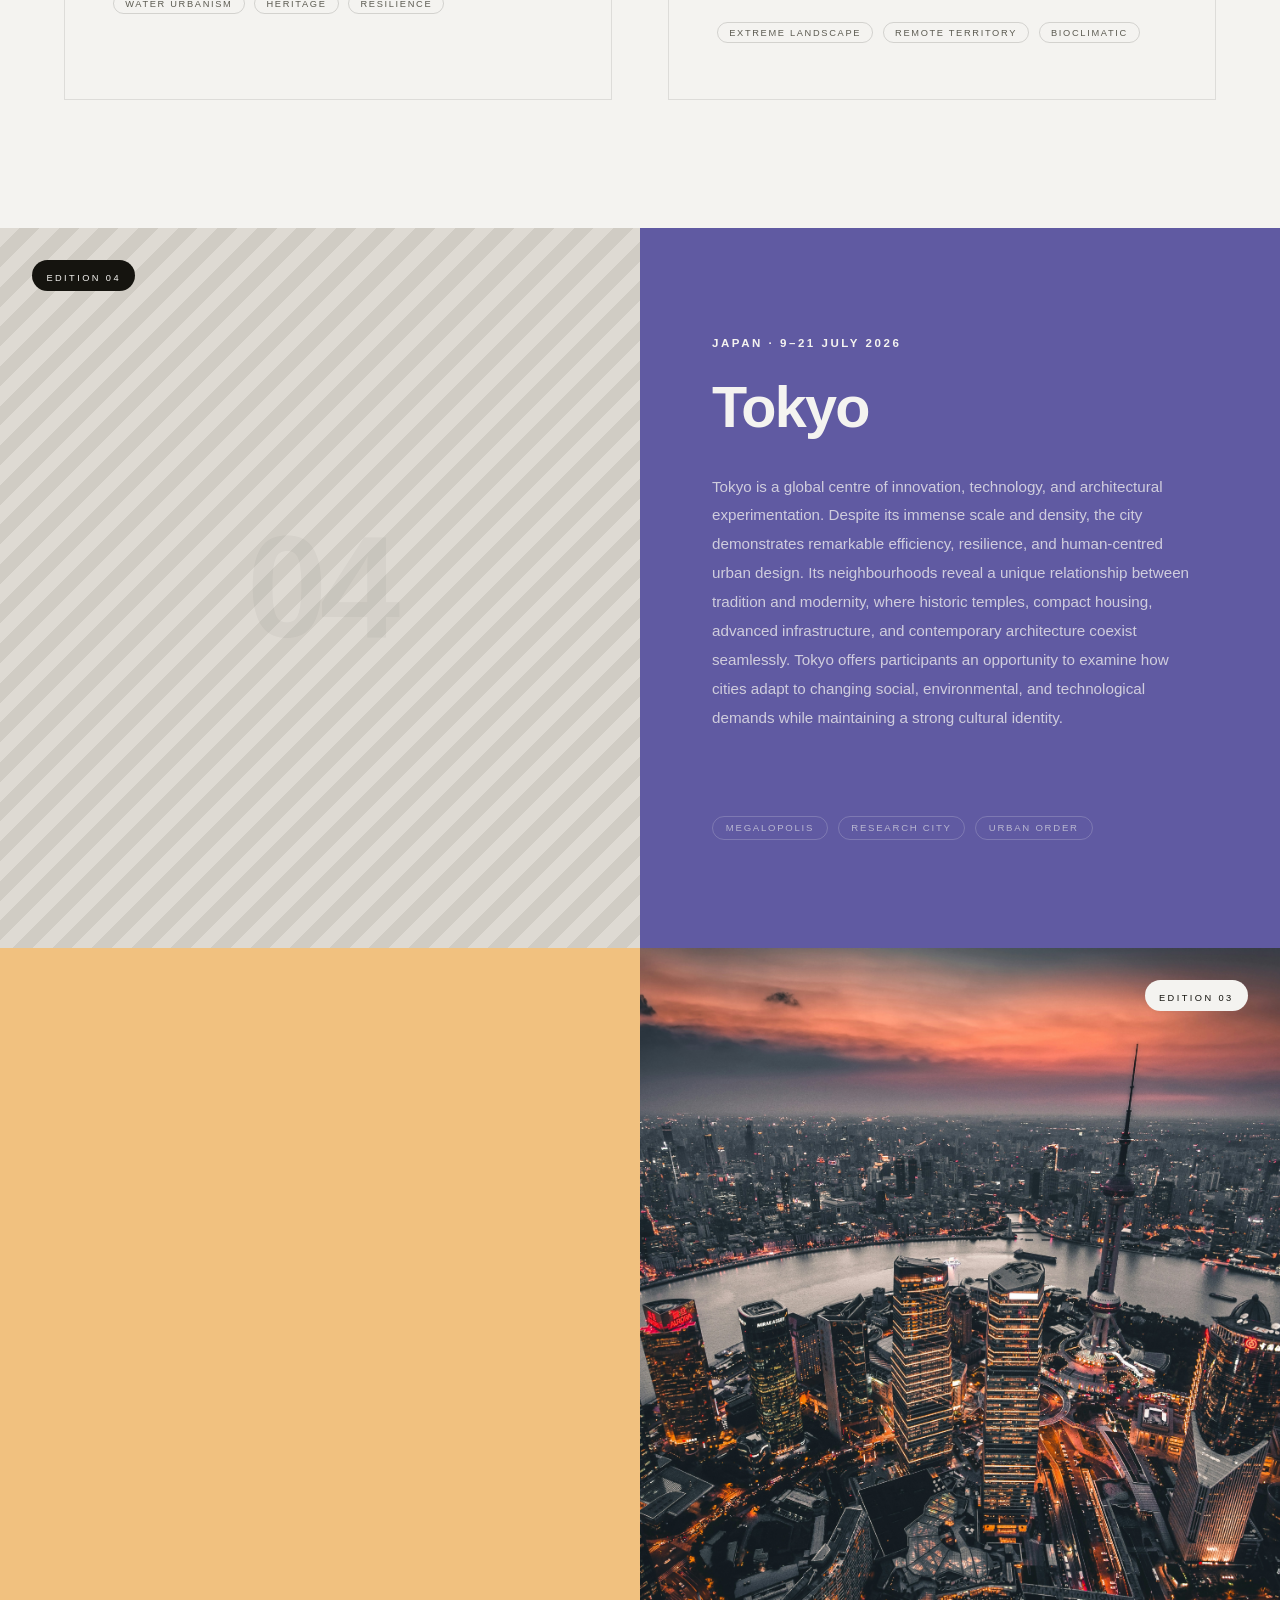
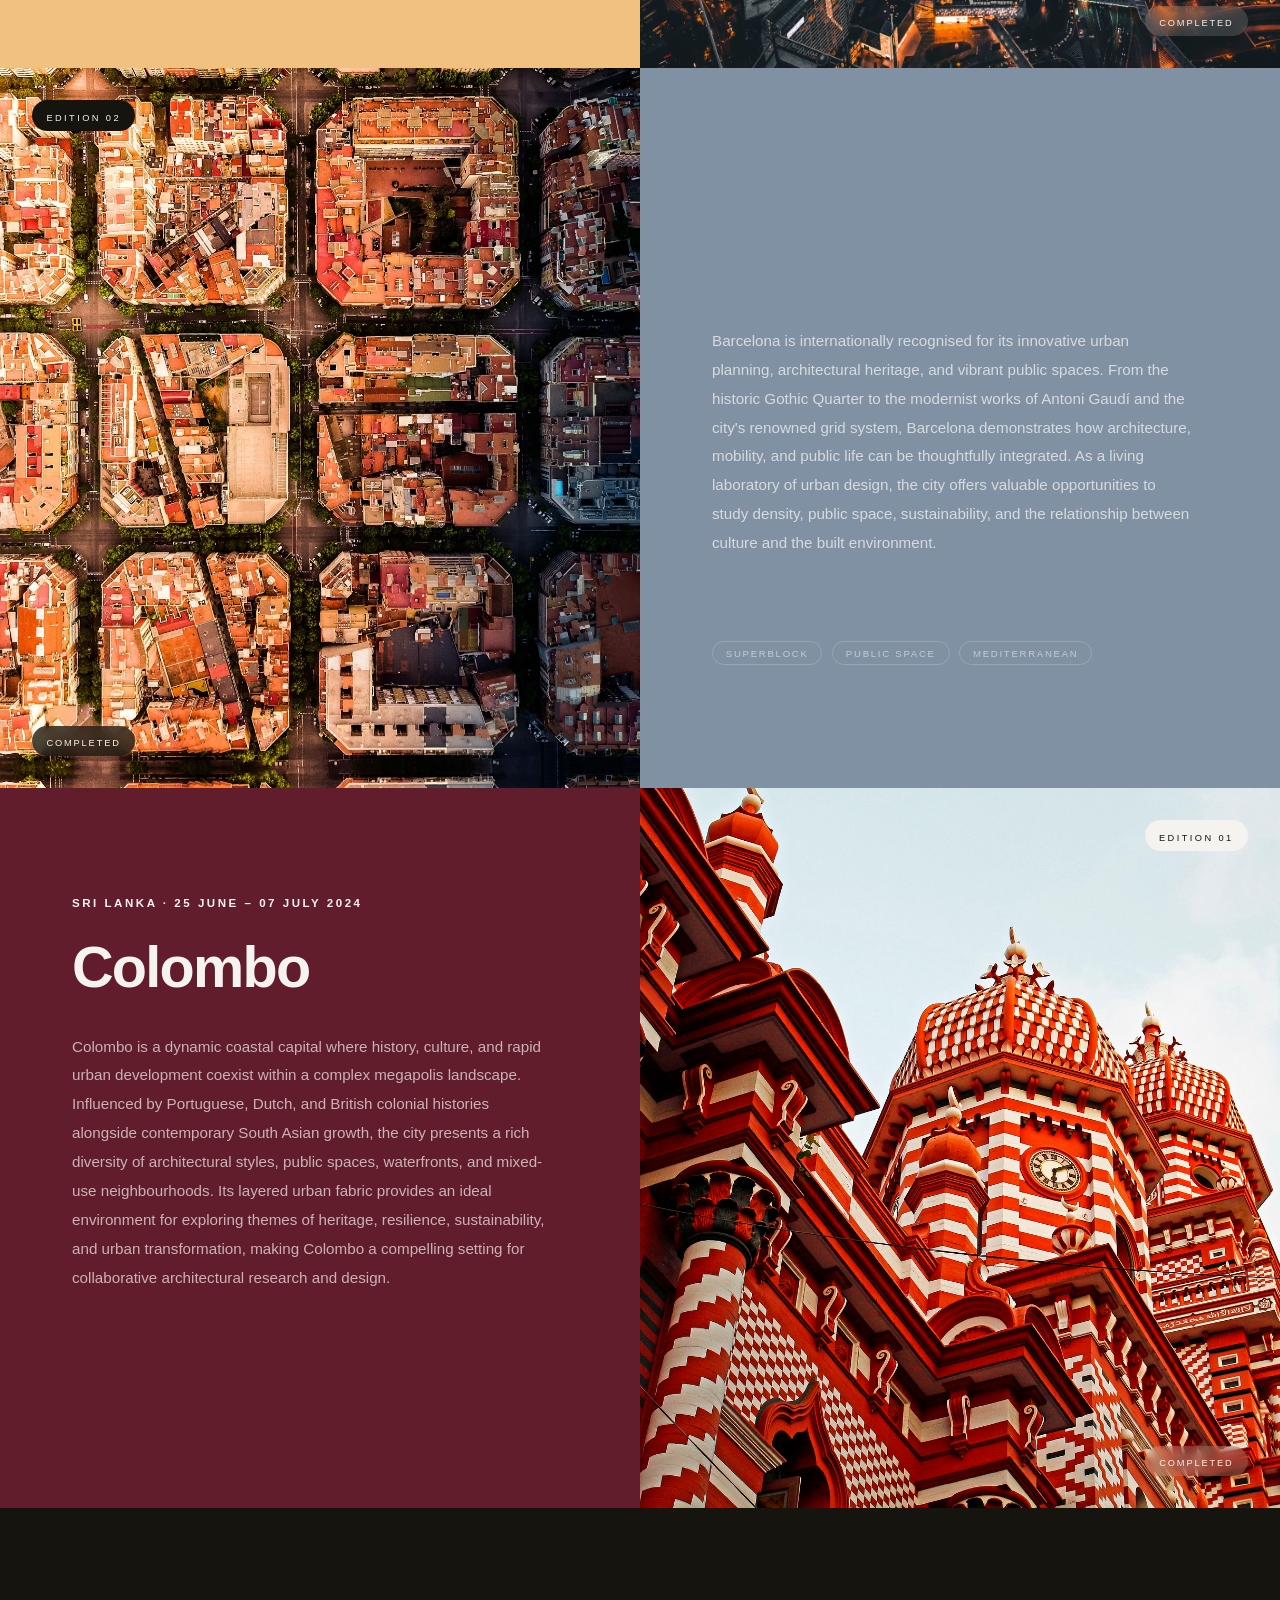
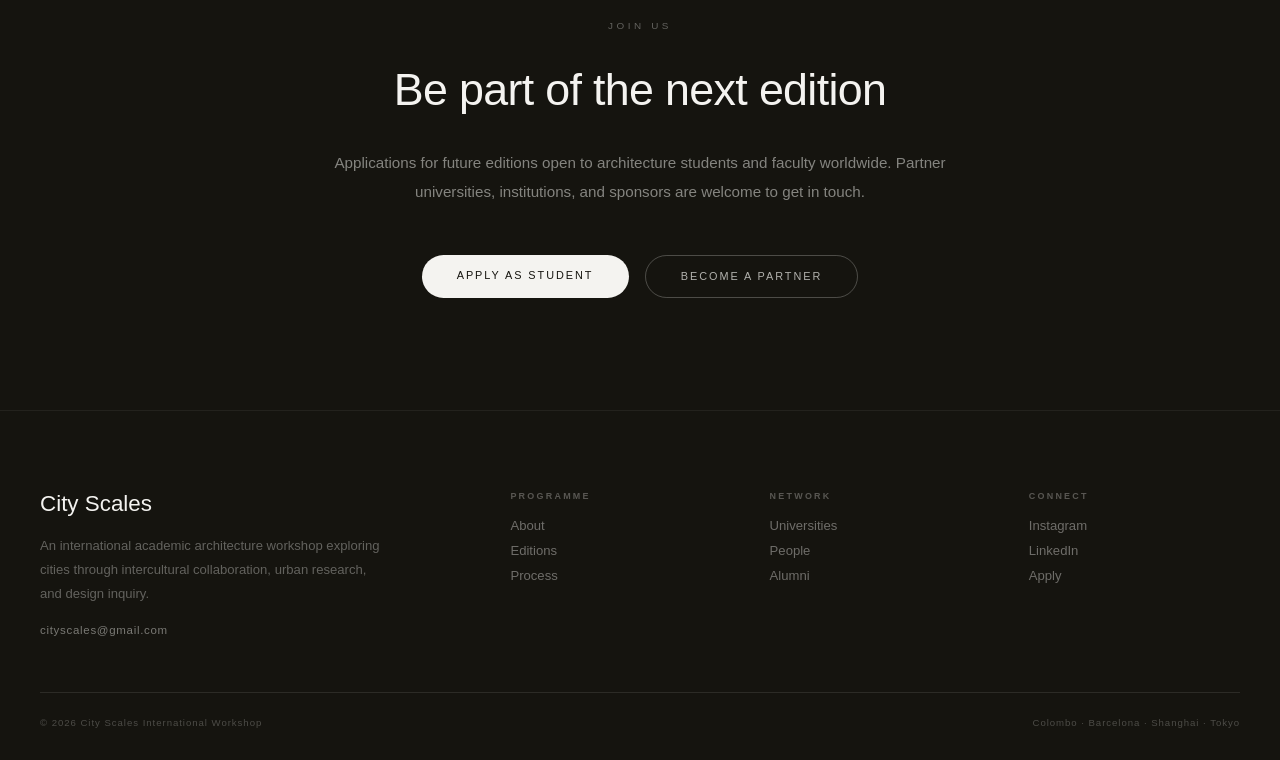
==== commit 915097dc: "changes" ====
--- a/cities.html
+++ b/cities.html
@@ -90,7 +90,7 @@
 <section class="future-sec" style="background:#f4f3f0;padding:8rem 4rem;">
   <div style="max-width:1280px;margin:0 auto;">
     <div data-reveal style="display:flex;justify-content:space-between;align-items:baseline;margin-bottom:5rem;border-bottom:1px solid rgba(21,20,15,.12);padding-bottom:1.4rem;">
-      <h2 style="font-family:Arial;font-weight:300;font-size:clamp(1.4rem,2.8vw,2.4rem);letter-spacing:-.01em;color:#15140f;">Future Editions</h2>
+      <h2 style="font-family:Arial;font-weight:300;font-size:clamp(1.4rem,2.8vw,2.4rem);letter-spacing:-.01em;color:#15140f;">Live Editions</h2>
       <span style="font-size:.62rem;letter-spacing:.3em;text-transform:uppercase;color:#9b9a92;">Coming Soon</span>
     </div>
     <div class="future-grid" style="display:grid;grid-template-columns:1fr 1fr;gap:3.5rem;">
@@ -106,11 +106,11 @@
             <span style="font-size:.56rem;letter-spacing:.24em;text-transform:uppercase;">Edition 06</span>
           </div>
           <div style="position:absolute;bottom:1.5rem;left:1.5rem;background:rgba(21,20,15,.75);backdrop-filter:blur(6px);color:#f4f3f0;padding:.35rem .8rem;border-radius:30px;">
-            <span style="font-size:.56rem;letter-spacing:.2em;text-transform:uppercase;">Announced</span>
+            <span style="font-size:.56rem;letter-spacing:.2em;text-transform:uppercase;">Next Destination</span>
           </div>
         </div>
         <div style="padding:3rem 3rem 3.5rem;">
-          <span style="font-size:.56rem;letter-spacing:.32em;text-transform:uppercase;color:#9b9a92;display:block;margin-bottom:1.2rem;">Italy · July 2027</span>
+          <span style="font-size:.72rem;letter-spacing:.22em;text-transform:uppercase;color:#15140f;font-weight:700;display:block;margin-bottom:1.2rem;">Italy · July 2027</span>
           <h3 style="font-family:Arial;font-weight:900;font-size:clamp(1.8rem,3.5vw,2.8rem);line-height:.92;letter-spacing:-.025em;color:#15140f;margin-bottom:1.8rem;">Venezia</h3>
           <p style="font-size:.9rem;line-height:1.85;color:#5b5a50;">Venice is one of the world's most iconic historic cities, renowned for its intricate network of canals, bridges, public squares, and centuries-old architecture. Built upon a lagoon, the city demonstrates how urban environments can evolve in harmony with water while preserving an extraordinary cultural and architectural heritage. Venice provides a unique context for studying conservation, adaptive reuse, urban resilience, and the challenges of protecting historic cities in the face of climate change and increasing tourism.</p>
           <div style="margin-top:2rem;display:flex;gap:.6rem;flex-wrap:wrap;">
@@ -131,12 +131,16 @@
           <div style="position:absolute;top:1.5rem;left:1.5rem;background:#15140f;color:#f4f3f0;padding:.35rem .8rem;border-radius:30px;">
             <span style="font-size:.56rem;letter-spacing:.24em;text-transform:uppercase;">Edition 05</span>
           </div>
-          <div style="position:absolute;bottom:1.5rem;left:1.5rem;background:rgba(21,20,15,.75);backdrop-filter:blur(6px);color:#f4f3f0;padding:.35rem .8rem;border-radius:30px;">
-            <span style="font-size:.56rem;letter-spacing:.2em;text-transform:uppercase;">Announced</span>
+          <div style="position:absolute;bottom:1.5rem;left:1.5rem;background:#e8a87c;color:#15140f;padding:.35rem .8rem;border-radius:30px;">
+            <span style="font-size:.56rem;letter-spacing:.2em;text-transform:uppercase;font-weight:600;">Current</span>
           </div>
         </div>
         <div style="padding:3rem 3rem 3.5rem;">
-          <span style="font-size:.56rem;letter-spacing:.32em;text-transform:uppercase;color:#9b9a92;display:block;margin-bottom:1.2rem;">Chile · 3–15 January 2027</span>
+          <div style="display:flex;align-items:center;gap:.6rem;margin-bottom:1.2rem;">
+            <span style="width:7px;height:7px;background:#e8a87c;border-radius:50%;display:inline-block;animation:pulse 2s ease-in-out infinite;"></span>
+            <span style="font-size:.56rem;letter-spacing:.36em;text-transform:uppercase;color:#e8a87c;">Live Edition</span>
+          </div>
+          <span style="font-size:.72rem;letter-spacing:.22em;text-transform:uppercase;color:#15140f;font-weight:700;display:block;margin-bottom:1.2rem;">Chile · 3–15 January 2027</span>
           <h3 style="font-family:Arial;font-weight:900;font-size:clamp(1.8rem,3.5vw,2.8rem);line-height:.92;letter-spacing:-.025em;color:#15140f;margin-bottom:1.8rem;">Patagonia</h3>
           <p style="font-size:.9rem;line-height:1.85;color:#5b5a50;">Patagonia is a vast and extraordinary region shared by Chile and Argentina, celebrated for its dramatic landscapes, glaciers, mountains, forests, and remote settlements. Unlike highly urbanised cities, Patagonia presents opportunities to study the relationship between architecture, nature, climate, and sustainability. Its unique environmental conditions encourage participants to explore resilient design approaches that respond sensitively to ecological systems, local communities, and the preservation of natural landscapes.</p>
           <div style="margin-top:2rem;display:flex;gap:.6rem;flex-wrap:wrap;">
@@ -154,7 +158,7 @@
 <!-- ============================================================ -->
 <!-- EDITION 04 — TOKYO–TSUKUBA (CURRENT) -->
 <!-- ============================================================ -->
-<section id="tokyo" class="city-split" style="display:grid;grid-template-columns:1fr 1fr;min-height:80vh;background:#f4f3f0;">
+<section id="tokyo" class="city-split" style="display:grid;grid-template-columns:1fr 1fr;min-height:80vh;background:rgb(96,90,162);">
   <!-- Image column -->
   <div class="city-img-col" style="position:relative;overflow:hidden;min-height:560px;background:#dedad3;">
     <img src="assets/img/tkyo.png" alt="Tokyo Edition" style="position:absolute;inset:0;width:100%;height:100%;object-fit:cover;display:block;">
@@ -164,23 +168,16 @@
     <div style="position:absolute;top:2rem;left:2rem;background:#15140f;color:#f4f3f0;padding:.4rem .9rem;border-radius:30px;">
       <span style="font-size:.58rem;letter-spacing:.26em;text-transform:uppercase;">Edition 04</span>
     </div>
-    <div style="position:absolute;bottom:2rem;left:2rem;background:#e8a87c;color:#15140f;padding:.4rem .9rem;border-radius:30px;">
-      <span style="font-size:.58rem;letter-spacing:.2em;text-transform:uppercase;font-weight:600;">Current</span>
-    </div>
   </div>
   <!-- Content column -->
   <div class="city-content" style="padding:6rem 4.5rem;display:flex;flex-direction:column;justify-content:center;">
-    <div data-reveal style="display:flex;align-items:center;gap:.6rem;margin-bottom:2rem;">
-      <span style="width:7px;height:7px;background:#e8a87c;border-radius:50%;display:inline-block;animation:pulse 2s ease-in-out infinite;"></span>
-      <span style="font-size:.58rem;letter-spacing:.36em;text-transform:uppercase;color:#e8a87c;">Live Edition</span>
-    </div>
-    <span data-reveal style="font-size:.58rem;letter-spacing:.36em;text-transform:uppercase;color:#9b9a92;display:block;margin-bottom:2rem;">Japan · 9–21 July 2026</span>
-    <h2 data-reveal style="font-family:Arial;font-weight:900;font-size:clamp(2.2rem,4.5vw,3.8rem);line-height:.92;letter-spacing:-.03em;color:#15140f;margin-bottom:2.4rem;">Tokyo</h2>
-    <p data-reveal style="font-size:.95rem;line-height:1.9;color:#5b5a50;max-width:480px;margin-bottom:2.8rem;">Tokyo is a global centre of innovation, technology, and architectural experimentation. Despite its immense scale and density, the city demonstrates remarkable efficiency, resilience, and human-centred urban design. Its neighbourhoods reveal a unique relationship between tradition and modernity, where historic temples, compact housing, advanced infrastructure, and contemporary architecture coexist seamlessly. Tokyo offers participants an opportunity to examine how cities adapt to changing social, environmental, and technological demands while maintaining a strong cultural identity.</p>
+    <span data-reveal style="font-size:.72rem;letter-spacing:.22em;text-transform:uppercase;color:#f4f3f0;font-weight:700;display:block;margin-bottom:2rem;">Japan · 9–21 July 2026</span>
+    <h2 data-reveal style="font-family:Arial;font-weight:900;font-size:clamp(2.2rem,4.5vw,3.8rem);line-height:.92;letter-spacing:-.03em;color:#f4f3f0;margin-bottom:2.4rem;">Tokyo</h2>
+    <p data-reveal style="font-size:.95rem;line-height:1.9;color:rgba(244,243,240,.75);max-width:480px;margin-bottom:2.8rem;">Tokyo is a global centre of innovation, technology, and architectural experimentation. Despite its immense scale and density, the city demonstrates remarkable efficiency, resilience, and human-centred urban design. Its neighbourhoods reveal a unique relationship between tradition and modernity, where historic temples, compact housing, advanced infrastructure, and contemporary architecture coexist seamlessly. Tokyo offers participants an opportunity to examine how cities adapt to changing social, environmental, and technological demands while maintaining a strong cultural identity.</p>
     <div data-reveal style="margin-top:2.4rem;display:flex;gap:.6rem;flex-wrap:wrap;">
-      <span style="font-size:.6rem;letter-spacing:.18em;text-transform:uppercase;color:#5b5a50;border:1px solid rgba(21,20,15,.18);padding:.35rem .8rem;border-radius:20px;">Megalopolis</span>
-      <span style="font-size:.6rem;letter-spacing:.18em;text-transform:uppercase;color:#5b5a50;border:1px solid rgba(21,20,15,.18);padding:.35rem .8rem;border-radius:20px;">Research City</span>
-      <span style="font-size:.6rem;letter-spacing:.18em;text-transform:uppercase;color:#5b5a50;border:1px solid rgba(21,20,15,.18);padding:.35rem .8rem;border-radius:20px;">Urban Order</span>
+      <span style="font-size:.6rem;letter-spacing:.18em;text-transform:uppercase;color:rgba(244,243,240,.6);border:1px solid rgba(244,243,240,.2);padding:.35rem .8rem;border-radius:20px;">Megalopolis</span>
+      <span style="font-size:.6rem;letter-spacing:.18em;text-transform:uppercase;color:rgba(244,243,240,.6);border:1px solid rgba(244,243,240,.2);padding:.35rem .8rem;border-radius:20px;">Research City</span>
+      <span style="font-size:.6rem;letter-spacing:.18em;text-transform:uppercase;color:rgba(244,243,240,.6);border:1px solid rgba(244,243,240,.2);padding:.35rem .8rem;border-radius:20px;">Urban Order</span>
     </div>
   </div>
 </section>
@@ -188,16 +185,16 @@
 <!-- ============================================================ -->
 <!-- EDITION 03 — SHANGHAI -->
 <!-- ============================================================ -->
-<section id="shanghai" class="city-split-rev" style="display:grid;grid-template-columns:1fr 1fr;min-height:80vh;background:#15140f;color:#f4f3f0;">
+<section id="shanghai" class="city-split-rev" style="display:grid;grid-template-columns:1fr 1fr;min-height:80vh;background:rgb(241,193,127);">
   <!-- Content column (reversed) -->
   <div class="city-content" style="padding:6rem 4.5rem;display:flex;flex-direction:column;justify-content:center;order:1;">
-    <span data-reveal style="font-size:.58rem;letter-spacing:.36em;text-transform:uppercase;color:rgba(244,243,240,.35);display:block;margin-bottom:2rem;">China · 2025</span>
-    <h2 data-reveal style="font-family:Arial;font-weight:900;font-size:clamp(2.2rem,4.5vw,3.8rem);line-height:.92;letter-spacing:-.03em;color:#f4f3f0;margin-bottom:2.4rem;">Shanghai</h2>
-    <p data-reveal style="font-size:.95rem;line-height:1.9;color:rgba(244,243,240,.5);max-width:480px;margin-bottom:2.8rem;">Shanghai is one of the world's most dynamic metropolitan cities, where historic neighbourhoods stand alongside cutting-edge skyscrapers and large-scale urban development. The city reflects the balance between preserving cultural identity and embracing rapid economic and technological growth. Its diverse urban conditions, complex infrastructure, and high-density environment provide an exceptional context for exploring architecture across multiple scales, from local communities to global urban systems.</p>
+    <span data-reveal style="font-size:.72rem;letter-spacing:.22em;text-transform:uppercase;color:#15140f;font-weight:700;display:block;margin-bottom:2rem;">China · 2025</span>
+    <h2 data-reveal style="font-family:Arial;font-weight:900;font-size:clamp(2.2rem,4.5vw,3.8rem);line-height:.92;letter-spacing:-.03em;color:#15140f;margin-bottom:2.4rem;">Shanghai</h2>
+    <p data-reveal style="font-size:.95rem;line-height:1.9;color:rgba(21,20,15,.65);max-width:480px;margin-bottom:2.8rem;">Shanghai is one of the world's most dynamic megapolis cities, where historic neighbourhoods stand alongside cutting-edge skyscrapers and large-scale urban development. The city reflects the balance between preserving cultural identity and embracing rapid economic and technological growth. Its diverse urban conditions, complex infrastructure, and high-density environment provide an exceptional context for exploring architecture across multiple scales, from local communities to global urban systems.</p>
     <div data-reveal style="margin-top:2.4rem;display:flex;gap:.6rem;flex-wrap:wrap;">
-      <span style="font-size:.6rem;letter-spacing:.18em;text-transform:uppercase;color:rgba(244,243,240,.4);border:1px solid rgba(244,243,240,.2);padding:.35rem .8rem;border-radius:20px;">High Density</span>
-      <span style="font-size:.6rem;letter-spacing:.18em;text-transform:uppercase;color:rgba(244,243,240,.4);border:1px solid rgba(244,243,240,.2);padding:.35rem .8rem;border-radius:20px;">Lilong</span>
-      <span style="font-size:.6rem;letter-spacing:.18em;text-transform:uppercase;color:rgba(244,243,240,.4);border:1px solid rgba(244,243,240,.2);padding:.35rem .8rem;border-radius:20px;">East Asian Urban</span>
+      <span style="font-size:.6rem;letter-spacing:.18em;text-transform:uppercase;color:rgba(21,20,15,.55);border:1px solid rgba(21,20,15,.2);padding:.35rem .8rem;border-radius:20px;">High Density</span>
+      <span style="font-size:.6rem;letter-spacing:.18em;text-transform:uppercase;color:rgba(21,20,15,.55);border:1px solid rgba(21,20,15,.2);padding:.35rem .8rem;border-radius:20px;">Lilong</span>
+      <span style="font-size:.6rem;letter-spacing:.18em;text-transform:uppercase;color:rgba(21,20,15,.55);border:1px solid rgba(21,20,15,.2);padding:.35rem .8rem;border-radius:20px;">East Asian Urban</span>
     </div>
   </div>
   <!-- Image column -->
@@ -218,7 +215,7 @@
 <!-- ============================================================ -->
 <!-- EDITION 02 — BARCELONA -->
 <!-- ============================================================ -->
-<section id="barcelona" class="city-split" style="display:grid;grid-template-columns:1fr 1fr;min-height:80vh;background:#f4f3f0;">
+<section id="barcelona" class="city-split" style="display:grid;grid-template-columns:1fr 1fr;min-height:80vh;background:rgb(128,145,163);">
   <!-- Image column -->
   <div class="city-img-col" style="position:relative;overflow:hidden;min-height:560px;background:#dedad3;">
     <img src="assets/img/barcilona-cover.jpg" alt="Barcelona Edition" style="position:absolute;inset:0;width:100%;height:100%;object-fit:cover;display:block;">
@@ -234,13 +231,13 @@
   </div>
   <!-- Content column -->
   <div class="city-content" style="padding:6rem 4.5rem;display:flex;flex-direction:column;justify-content:center;">
-    <span data-reveal style="font-size:.58rem;letter-spacing:.36em;text-transform:uppercase;color:#9b9a92;display:block;margin-bottom:2rem;">Spain · 3 February – 14 February 2025</span>
-    <h2 data-reveal style="font-family:Arial;font-weight:900;font-size:clamp(2.2rem,4.5vw,3.8rem);line-height:.92;letter-spacing:-.03em;color:#15140f;margin-bottom:2.4rem;">Barcelona</h2>
-    <p data-reveal style="font-size:.95rem;line-height:1.9;color:#5b5a50;max-width:480px;margin-bottom:2.8rem;">Barcelona is internationally recognised for its innovative urban planning, architectural heritage, and vibrant public spaces. From the historic Gothic Quarter to the modernist works of Antoni Gaudí and the city's renowned grid system, Barcelona demonstrates how architecture, mobility, and public life can be thoughtfully integrated. As a living laboratory of urban design, the city offers valuable opportunities to study density, public space, sustainability, and the relationship between culture and the built environment.</p>
+    <span data-reveal style="font-size:.72rem;letter-spacing:.22em;text-transform:uppercase;color:#f4f3f0;font-weight:700;display:block;margin-bottom:2rem;">Spain · 3 February – 14 February 2025</span>
+    <h2 data-reveal style="font-family:Arial;font-weight:900;font-size:clamp(2.2rem,4.5vw,3.8rem);line-height:.92;letter-spacing:-.03em;color:#f4f3f0;margin-bottom:2.4rem;">Barcelona</h2>
+    <p data-reveal style="font-size:.95rem;line-height:1.9;color:rgba(244,243,240,.75);max-width:480px;margin-bottom:2.8rem;">Barcelona is internationally recognised for its innovative urban planning, architectural heritage, and vibrant public spaces. From the historic Gothic Quarter to the modernist works of Antoni Gaudí and the city's renowned grid system, Barcelona demonstrates how architecture, mobility, and public life can be thoughtfully integrated. As a living laboratory of urban design, the city offers valuable opportunities to study density, public space, sustainability, and the relationship between culture and the built environment.</p>
     <div data-reveal style="margin-top:2.4rem;display:flex;gap:.6rem;flex-wrap:wrap;">
-      <span style="font-size:.6rem;letter-spacing:.18em;text-transform:uppercase;color:#5b5a50;border:1px solid rgba(21,20,15,.18);padding:.35rem .8rem;border-radius:20px;">Superblock</span>
-      <span style="font-size:.6rem;letter-spacing:.18em;text-transform:uppercase;color:#5b5a50;border:1px solid rgba(21,20,15,.18);padding:.35rem .8rem;border-radius:20px;">Public Space</span>
-      <span style="font-size:.6rem;letter-spacing:.18em;text-transform:uppercase;color:#5b5a50;border:1px solid rgba(21,20,15,.18);padding:.35rem .8rem;border-radius:20px;">Mediterranean</span>
+      <span style="font-size:.6rem;letter-spacing:.18em;text-transform:uppercase;color:rgba(244,243,240,.6);border:1px solid rgba(244,243,240,.2);padding:.35rem .8rem;border-radius:20px;">Superblock</span>
+      <span style="font-size:.6rem;letter-spacing:.18em;text-transform:uppercase;color:rgba(244,243,240,.6);border:1px solid rgba(244,243,240,.2);padding:.35rem .8rem;border-radius:20px;">Public Space</span>
+      <span style="font-size:.6rem;letter-spacing:.18em;text-transform:uppercase;color:rgba(244,243,240,.6);border:1px solid rgba(244,243,240,.2);padding:.35rem .8rem;border-radius:20px;">Mediterranean</span>
     </div>
   </div>
 </section>
@@ -248,16 +245,16 @@
 <!-- ============================================================ -->
 <!-- EDITION 01 — COLOMBO -->
 <!-- ============================================================ -->
-<section id="colombo" class="city-split-rev" style="display:grid;grid-template-columns:1fr 1fr;min-height:80vh;background:#15140f;color:#f4f3f0;">
+<section id="colombo" class="city-split-rev" style="display:grid;grid-template-columns:1fr 1fr;min-height:80vh;background:rgb(97,29,44);">
   <!-- Content column (reversed) -->
   <div class="city-content" style="padding:6rem 4.5rem;display:flex;flex-direction:column;justify-content:center;order:1;">
-    <span data-reveal style="font-size:.58rem;letter-spacing:.36em;text-transform:uppercase;color:rgba(244,243,240,.35);display:block;margin-bottom:2rem;">Sri Lanka · 25 June – 07 July 2024</span>
+    <span data-reveal style="font-size:.72rem;letter-spacing:.22em;text-transform:uppercase;color:#f4f3f0;font-weight:700;display:block;margin-bottom:2rem;">Sri Lanka · 25 June – 07 July 2024</span>
     <h2 data-reveal style="font-family:Arial;font-weight:900;font-size:clamp(2.2rem,4.5vw,3.8rem);line-height:.92;letter-spacing:-.03em;color:#f4f3f0;margin-bottom:2.4rem;">Colombo</h2>
-    <p data-reveal style="font-size:.95rem;line-height:1.9;color:rgba(244,243,240,.5);max-width:480px;margin-bottom:2.8rem;">Colombo is a dynamic coastal capital where history, culture, and rapid urban development coexist within a complex metropolitan landscape. Influenced by Portuguese, Dutch, and British colonial histories alongside contemporary South Asian growth, the city presents a rich diversity of architectural styles, public spaces, waterfronts, and mixed-use neighbourhoods. Its layered urban fabric provides an ideal environment for exploring themes of heritage, resilience, sustainability, and urban transformation, making Colombo a compelling setting for collaborative architectural research and design.</p>
+    <p data-reveal style="font-size:.95rem;line-height:1.9;color:rgba(244,243,240,.7);max-width:480px;margin-bottom:2.8rem;">Colombo is a dynamic coastal capital where history, culture, and rapid urban development coexist within a complex megapolis landscape. Influenced by Portuguese, Dutch, and British colonial histories alongside contemporary South Asian growth, the city presents a rich diversity of architectural styles, public spaces, waterfronts, and mixed-use neighbourhoods. Its layered urban fabric provides an ideal environment for exploring themes of heritage, resilience, sustainability, and urban transformation, making Colombo a compelling setting for collaborative architectural research and design.</p>
     <div data-reveal style="margin-top:2.4rem;display:flex;gap:.6rem;flex-wrap:wrap;">
-      <span style="font-size:.6rem;letter-spacing:.18em;text-transform:uppercase;color:rgba(244,243,240,.4);border:1px solid rgba(244,243,240,.2);padding:.35rem .8rem;border-radius:20px;">Tropical Urbanism</span>
-      <span style="font-size:.6rem;letter-spacing:.18em;text-transform:uppercase;color:rgba(244,243,240,.4);border:1px solid rgba(244,243,240,.2);padding:.35rem .8rem;border-radius:20px;">Heritage &amp; Growth</span>
-      <span style="font-size:.6rem;letter-spacing:.18em;text-transform:uppercase;color:rgba(244,243,240,.4);border:1px solid rgba(244,243,240,.2);padding:.35rem .8rem;border-radius:20px;">Waterways</span>
+      <span style="font-size:.6rem;letter-spacing:.18em;text-transform:uppercase;color:rgba(244,243,240,.6);border:1px solid rgba(244,243,240,.2);padding:.35rem .8rem;border-radius:20px;">Tropical Urbanism</span>
+      <span style="font-size:.6rem;letter-spacing:.18em;text-transform:uppercase;color:rgba(244,243,240,.6);border:1px solid rgba(244,243,240,.2);padding:.35rem .8rem;border-radius:20px;">Heritage &amp; Growth</span>
+      <span style="font-size:.6rem;letter-spacing:.18em;text-transform:uppercase;color:rgba(244,243,240,.6);border:1px solid rgba(244,243,240,.2);padding:.35rem .8rem;border-radius:20px;">Waterways</span>
     </div>
   </div>
   <!-- Image column -->
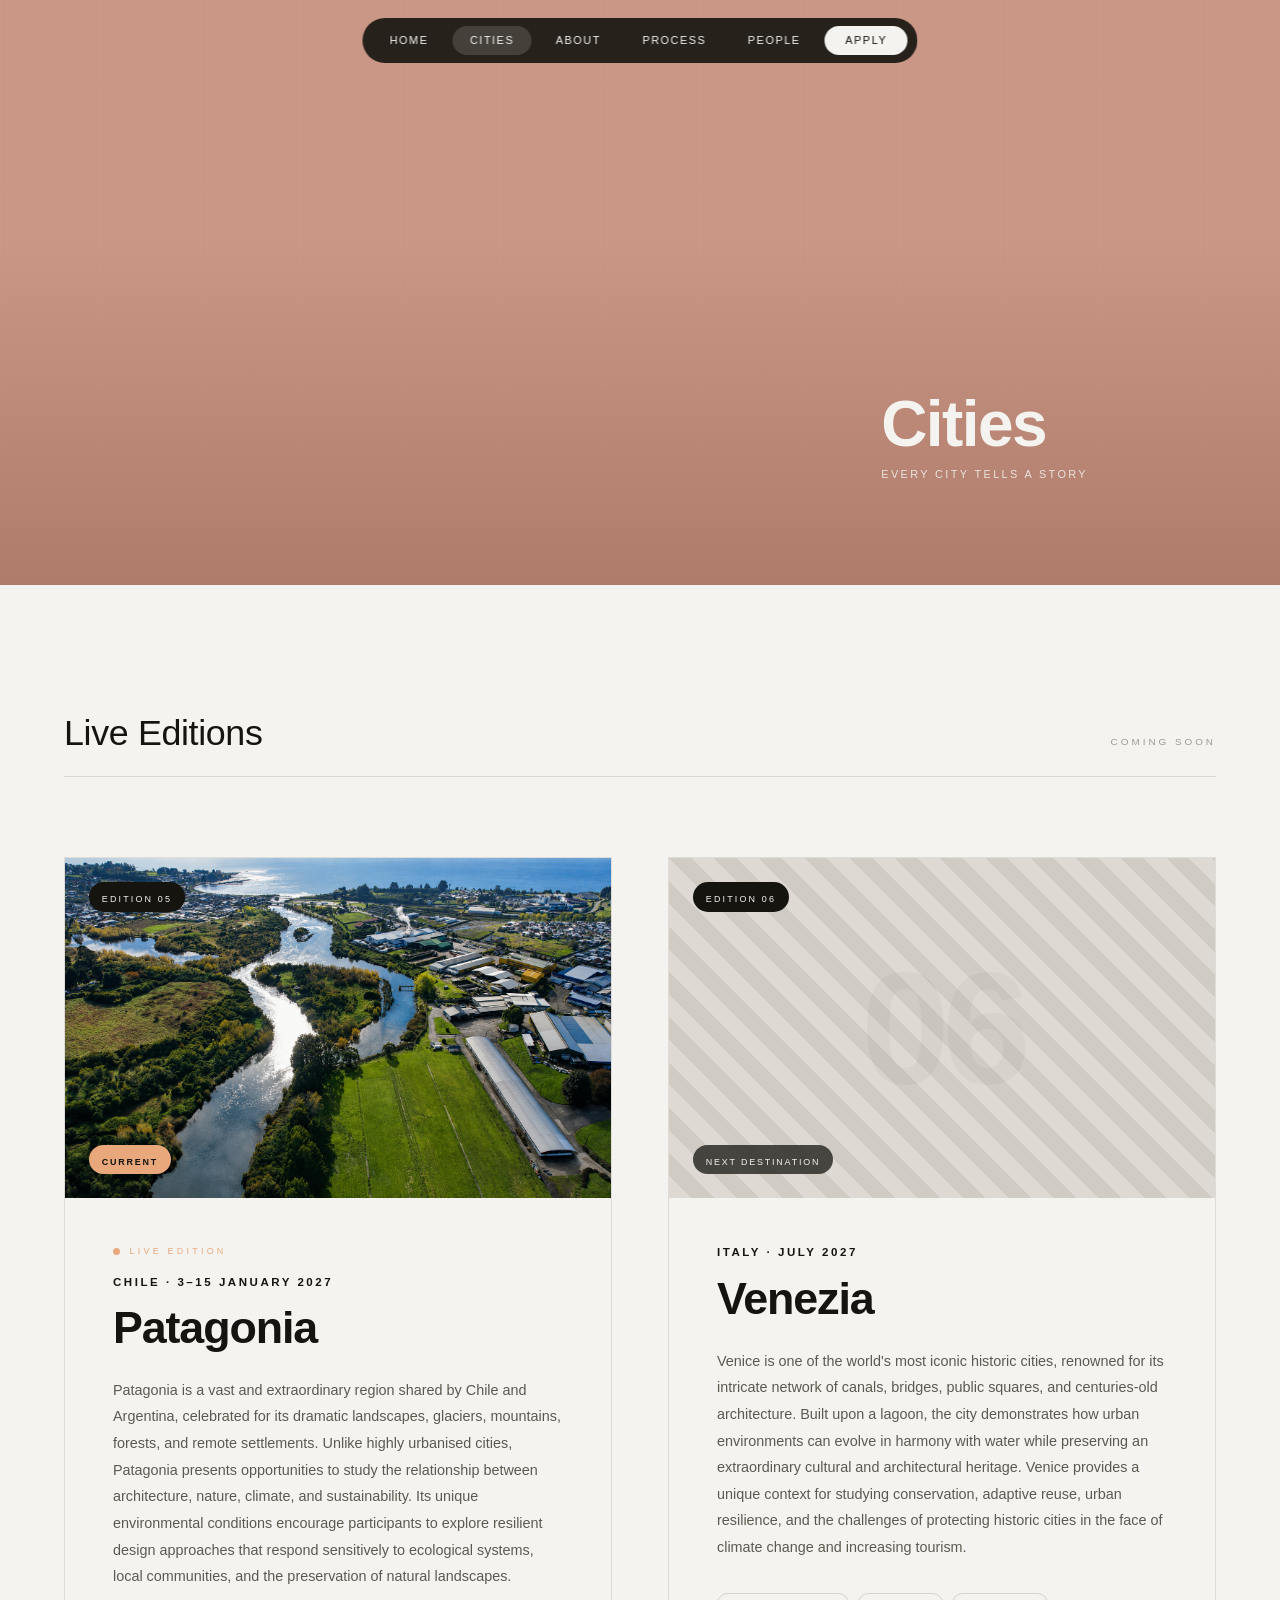
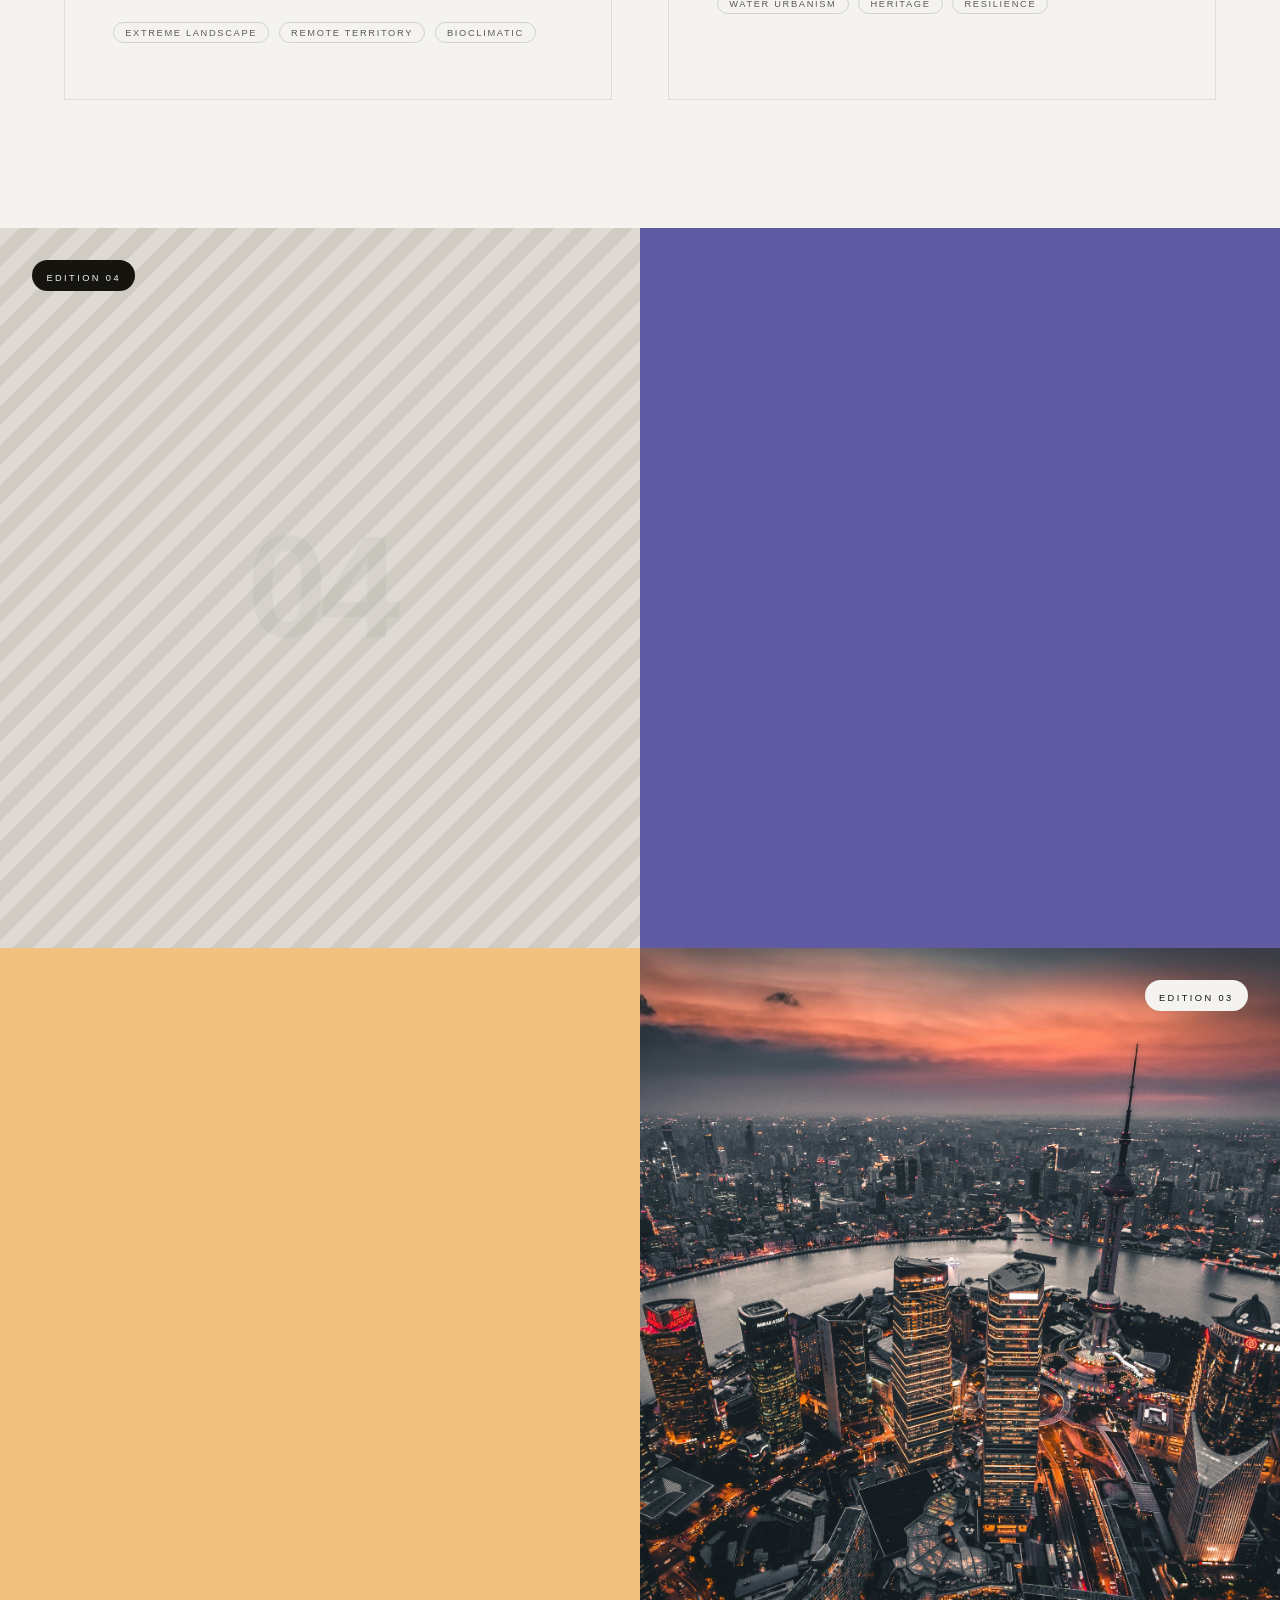
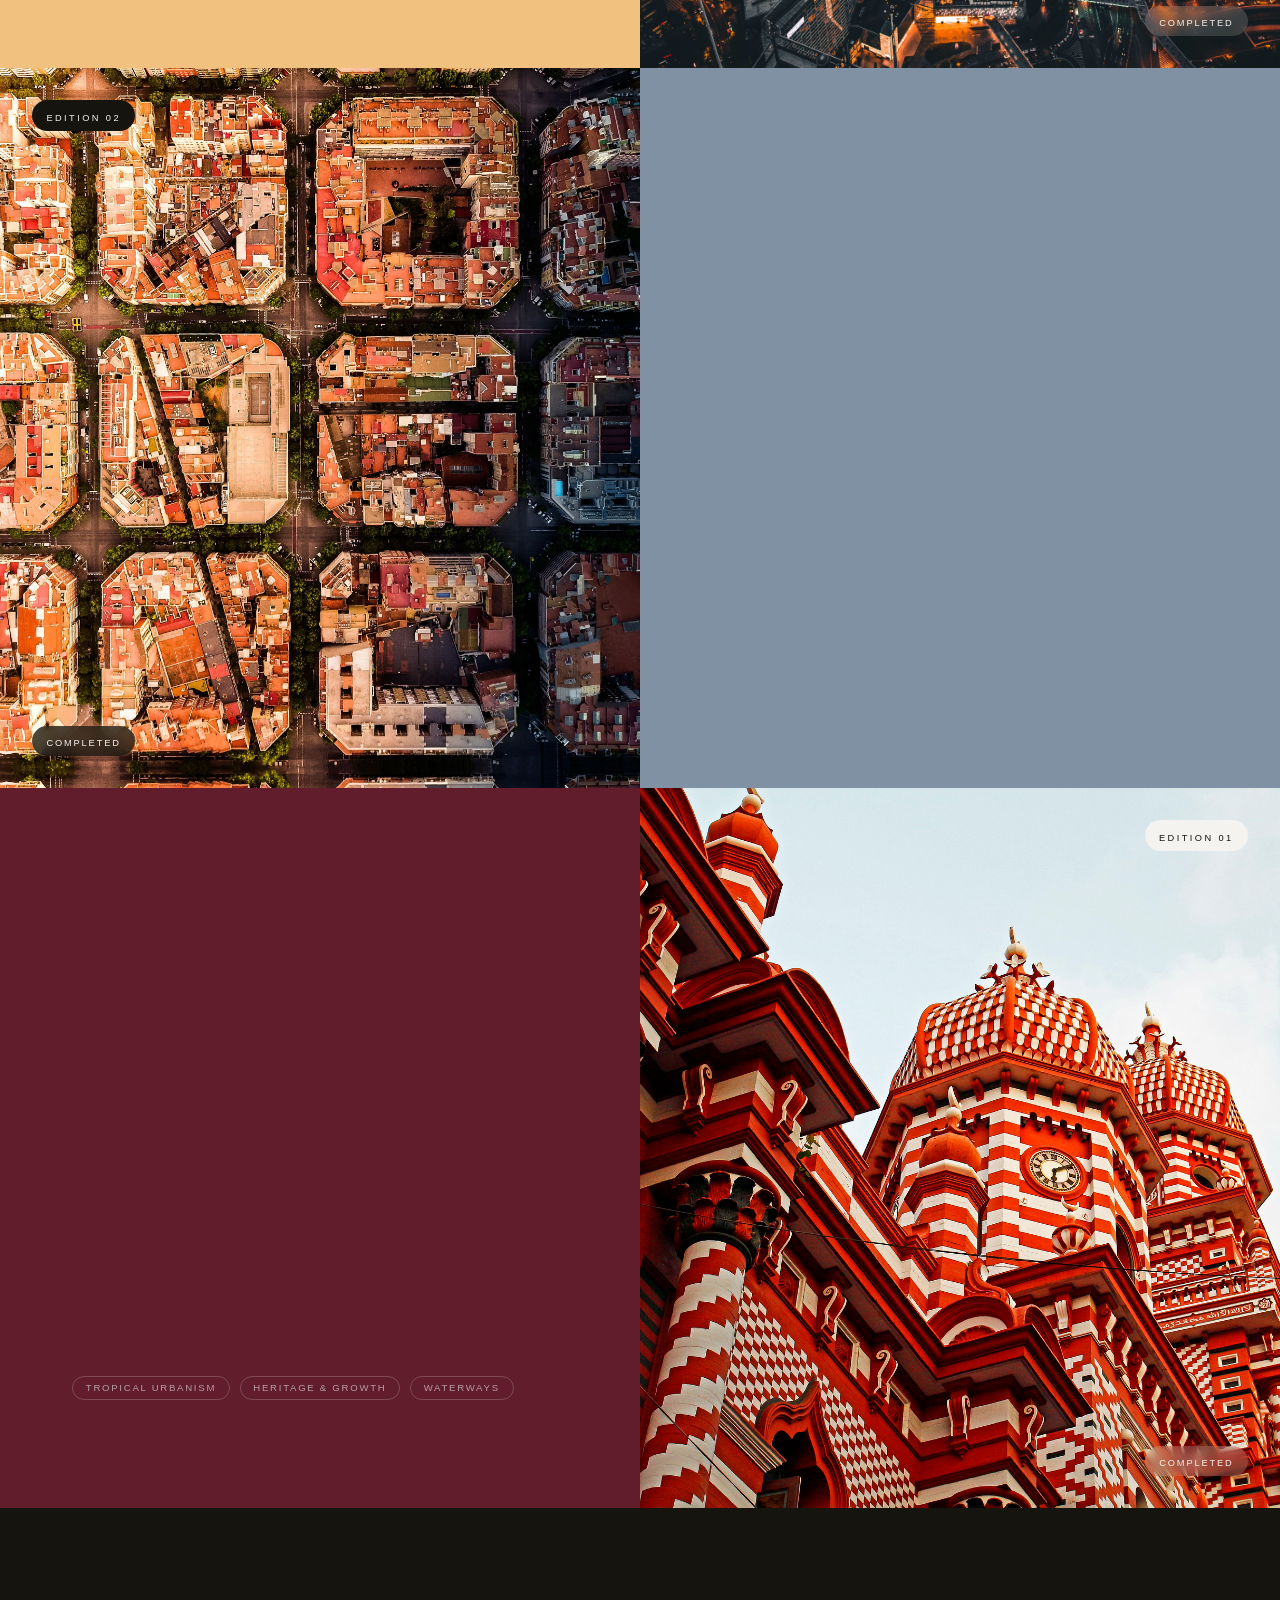
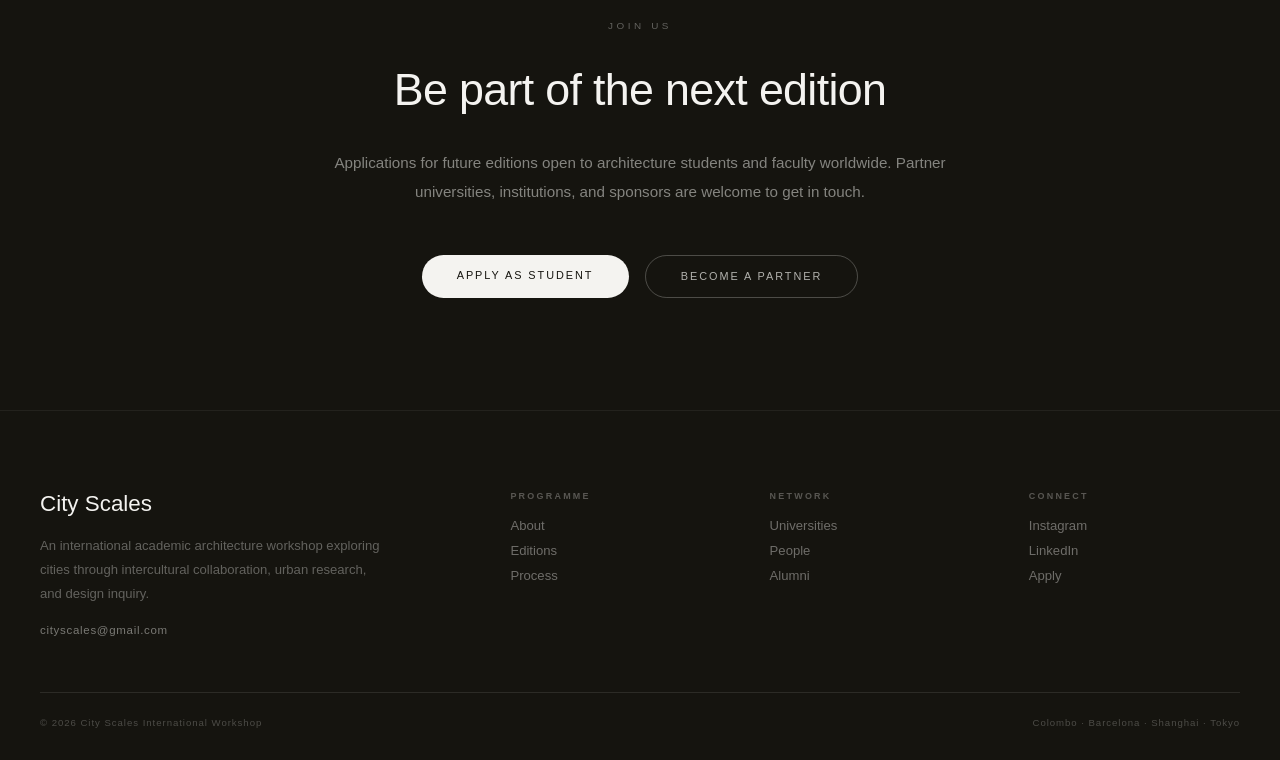
==== commit d7833cb0: "changes" ====
--- a/cities.html
+++ b/cities.html
@@ -47,7 +47,7 @@
     .nav-ham.open span:nth-child(3){transform:translateY(-6.5px) rotate(-45deg);}
     #mobMenu{position:fixed;inset:0;z-index:199;background:#15140f;display:flex;flex-direction:column;justify-content:center;padding:3rem 2.5rem;opacity:0;pointer-events:none;transition:opacity .3s ease,transform .3s ease;transform:translateY(-8px);}
     #mobMenu.open{opacity:1;pointer-events:auto;transform:none;}
-    .mob-link{font-family:Arial;font-weight:900;font-size:clamp(2rem,10vw,3.6rem);color:rgba(244,243,240,.65);text-decoration:none;letter-spacing:-.03em;line-height:1.15;display:block;transition:color .2s;}
+    .mob-link{font-family:Arial;font-weight:900;font-size:clamp(1.2rem,6vw,2rem);color:rgba(244,243,240,.65);text-decoration:none;letter-spacing:-.03em;line-height:1.15;display:block;transition:color .2s;}
     .mob-link:hover,.mob-link.mob-active{color:#f4f3f0;}
     .mob-close{position:absolute;top:1.4rem;right:1.5rem;background:none;border:none;color:rgba(244,243,240,.35);font-size:1.8rem;cursor:pointer;padding:.4rem;line-height:1;transition:color .2s;}
     .mob-close:hover{color:#f4f3f0;}
@@ -73,9 +73,9 @@
 </div>
 
 <!-- HERO -->
-<section style="height:65vh;position:relative;overflow:hidden;background:#15140f;">
+<section style="height:65vh;position:relative;overflow:hidden;background:rgb(202,151,134);">
   <div style="position:absolute;inset:0;background:repeating-linear-gradient(0deg,rgba(244,243,240,.022) 0 1px,transparent 1px 100px),repeating-linear-gradient(90deg,rgba(244,243,240,.022) 0 1px,transparent 1px 100px);pointer-events:none;"></div>
-  <div style="position:absolute;inset:0;background:linear-gradient(180deg,transparent 40%,rgba(10,10,10,.55) 100%);"></div>
+  <div style="position:absolute;inset:0;background:linear-gradient(180deg,transparent 40%,rgba(160,108,92,.65) 100%);"></div>
   <div class="hero-caption" style="position:absolute;bottom:18%;right:12rem;z-index:2;text-align:left;">
     <h1 style="font-family:Arial;font-weight:900;color:#f4f3f0;font-size:clamp(2.2rem,5vw,4.5rem);line-height:.9;letter-spacing:-.025em;">Cities</h1>
     <p style="font-size:clamp(.6rem,.85vw,.8rem);text-transform:uppercase;color:#f4f3f0;margin-top:.9rem;opacity:.85;letter-spacing:.22em;">Every city tells a story</p>
@@ -94,6 +94,36 @@
       <span style="font-size:.62rem;letter-spacing:.3em;text-transform:uppercase;color:#9b9a92;">Coming Soon</span>
     </div>
     <div class="future-grid" style="display:grid;grid-template-columns:1fr 1fr;gap:3.5rem;">
+
+      <!-- Patagonia -->
+      <div id="patagonia" data-reveal style="border:1px solid rgba(21,20,15,.1);overflow:hidden;">
+        <div style="width:100%;height:340px;position:relative;background:#dedad3;overflow:hidden;">
+          <img src="assets/img/patagonia-neww.png" alt="Patagonia Edition" style="position:absolute;inset:0;width:100%;height:100%;object-fit:cover;display:block;">
+          <div class="img-placeholder" style="position:absolute;inset:0;background:repeating-linear-gradient(45deg,#dedad3 0 16px,#d0ccc4 16px 32px);display:flex;align-items:center;justify-content:center;">
+            <span style="font-family:Arial;font-weight:900;font-size:10rem;color:rgba(21,20,15,.035);letter-spacing:-.05em;">05</span>
+          </div>
+          <div style="position:absolute;top:1.5rem;left:1.5rem;background:#15140f;color:#f4f3f0;padding:.35rem .8rem;border-radius:30px;">
+            <span style="font-size:.56rem;letter-spacing:.24em;text-transform:uppercase;">Edition 05</span>
+          </div>
+          <div style="position:absolute;bottom:1.5rem;left:1.5rem;background:#e8a87c;color:#15140f;padding:.35rem .8rem;border-radius:30px;">
+            <span style="font-size:.56rem;letter-spacing:.2em;text-transform:uppercase;font-weight:600;">Current</span>
+          </div>
+        </div>
+        <div style="padding:3rem 3rem 3.5rem;">
+          <div style="display:flex;align-items:center;gap:.6rem;margin-bottom:1.2rem;">
+            <span style="width:7px;height:7px;background:#e8a87c;border-radius:50%;display:inline-block;animation:pulse 2s ease-in-out infinite;"></span>
+            <span style="font-size:.56rem;letter-spacing:.36em;text-transform:uppercase;color:#e8a87c;">Live Edition</span>
+          </div>
+          <span style="font-size:.72rem;letter-spacing:.22em;text-transform:uppercase;color:#15140f;font-weight:700;display:block;margin-bottom:1.2rem;">Chile · 3–15 January 2027</span>
+          <h3 style="font-family:Arial;font-weight:900;font-size:clamp(1.8rem,3.5vw,2.8rem);line-height:.92;letter-spacing:-.025em;color:#15140f;margin-bottom:1.8rem;">Patagonia</h3>
+          <p style="font-size:.9rem;line-height:1.85;color:#5b5a50;">Patagonia is a vast and extraordinary region shared by Chile and Argentina, celebrated for its dramatic landscapes, glaciers, mountains, forests, and remote settlements. Unlike highly urbanised cities, Patagonia presents opportunities to study the relationship between architecture, nature, climate, and sustainability. Its unique environmental conditions encourage participants to explore resilient design approaches that respond sensitively to ecological systems, local communities, and the preservation of natural landscapes.</p>
+          <div style="margin-top:2rem;display:flex;gap:.6rem;flex-wrap:wrap;">
+            <span style="font-size:.58rem;letter-spacing:.18em;text-transform:uppercase;color:#5b5a50;border:1px solid rgba(21,20,15,.15);padding:.3rem .7rem;border-radius:20px;">Extreme Landscape</span>
+            <span style="font-size:.58rem;letter-spacing:.18em;text-transform:uppercase;color:#5b5a50;border:1px solid rgba(21,20,15,.15);padding:.3rem .7rem;border-radius:20px;">Remote Territory</span>
+            <span style="font-size:.58rem;letter-spacing:.18em;text-transform:uppercase;color:#5b5a50;border:1px solid rgba(21,20,15,.15);padding:.3rem .7rem;border-radius:20px;">Bioclimatic</span>
+          </div>
+        </div>
+      </div>
 
       <!-- Venezia -->
       <div id="venezia" data-reveal style="border:1px solid rgba(21,20,15,.1);overflow:hidden;">
@@ -117,36 +147,6 @@
             <span style="font-size:.58rem;letter-spacing:.18em;text-transform:uppercase;color:#5b5a50;border:1px solid rgba(21,20,15,.15);padding:.3rem .7rem;border-radius:20px;">Water Urbanism</span>
             <span style="font-size:.58rem;letter-spacing:.18em;text-transform:uppercase;color:#5b5a50;border:1px solid rgba(21,20,15,.15);padding:.3rem .7rem;border-radius:20px;">Heritage</span>
             <span style="font-size:.58rem;letter-spacing:.18em;text-transform:uppercase;color:#5b5a50;border:1px solid rgba(21,20,15,.15);padding:.3rem .7rem;border-radius:20px;">Resilience</span>
-          </div>
-        </div>
-      </div>
-
-      <!-- Patagonia -->
-      <div id="patagonia" data-reveal style="border:1px solid rgba(21,20,15,.1);overflow:hidden;">
-        <div style="width:100%;height:340px;position:relative;background:#dedad3;overflow:hidden;">
-          <img src="assets/img/patagonia-neww.png" alt="Patagonia Edition" style="position:absolute;inset:0;width:100%;height:100%;object-fit:cover;display:block;">
-          <div class="img-placeholder" style="position:absolute;inset:0;background:repeating-linear-gradient(45deg,#dedad3 0 16px,#d0ccc4 16px 32px);display:flex;align-items:center;justify-content:center;">
-            <span style="font-family:Arial;font-weight:900;font-size:10rem;color:rgba(21,20,15,.035);letter-spacing:-.05em;">05</span>
-          </div>
-          <div style="position:absolute;top:1.5rem;left:1.5rem;background:#15140f;color:#f4f3f0;padding:.35rem .8rem;border-radius:30px;">
-            <span style="font-size:.56rem;letter-spacing:.24em;text-transform:uppercase;">Edition 05</span>
-          </div>
-          <div style="position:absolute;bottom:1.5rem;left:1.5rem;background:#e8a87c;color:#15140f;padding:.35rem .8rem;border-radius:30px;">
-            <span style="font-size:.56rem;letter-spacing:.2em;text-transform:uppercase;font-weight:600;">Current</span>
-          </div>
-        </div>
-        <div style="padding:3rem 3rem 3.5rem;">
-          <div style="display:flex;align-items:center;gap:.6rem;margin-bottom:1.2rem;">
-            <span style="width:7px;height:7px;background:#e8a87c;border-radius:50%;display:inline-block;animation:pulse 2s ease-in-out infinite;"></span>
-            <span style="font-size:.56rem;letter-spacing:.36em;text-transform:uppercase;color:#e8a87c;">Live Edition</span>
-          </div>
-          <span style="font-size:.72rem;letter-spacing:.22em;text-transform:uppercase;color:#15140f;font-weight:700;display:block;margin-bottom:1.2rem;">Chile · 3–15 January 2027</span>
-          <h3 style="font-family:Arial;font-weight:900;font-size:clamp(1.8rem,3.5vw,2.8rem);line-height:.92;letter-spacing:-.025em;color:#15140f;margin-bottom:1.8rem;">Patagonia</h3>
-          <p style="font-size:.9rem;line-height:1.85;color:#5b5a50;">Patagonia is a vast and extraordinary region shared by Chile and Argentina, celebrated for its dramatic landscapes, glaciers, mountains, forests, and remote settlements. Unlike highly urbanised cities, Patagonia presents opportunities to study the relationship between architecture, nature, climate, and sustainability. Its unique environmental conditions encourage participants to explore resilient design approaches that respond sensitively to ecological systems, local communities, and the preservation of natural landscapes.</p>
-          <div style="margin-top:2rem;display:flex;gap:.6rem;flex-wrap:wrap;">
-            <span style="font-size:.58rem;letter-spacing:.18em;text-transform:uppercase;color:#5b5a50;border:1px solid rgba(21,20,15,.15);padding:.3rem .7rem;border-radius:20px;">Extreme Landscape</span>
-            <span style="font-size:.58rem;letter-spacing:.18em;text-transform:uppercase;color:#5b5a50;border:1px solid rgba(21,20,15,.15);padding:.3rem .7rem;border-radius:20px;">Remote Territory</span>
-            <span style="font-size:.58rem;letter-spacing:.18em;text-transform:uppercase;color:#5b5a50;border:1px solid rgba(21,20,15,.15);padding:.3rem .7rem;border-radius:20px;">Bioclimatic</span>
           </div>
         </div>
       </div>
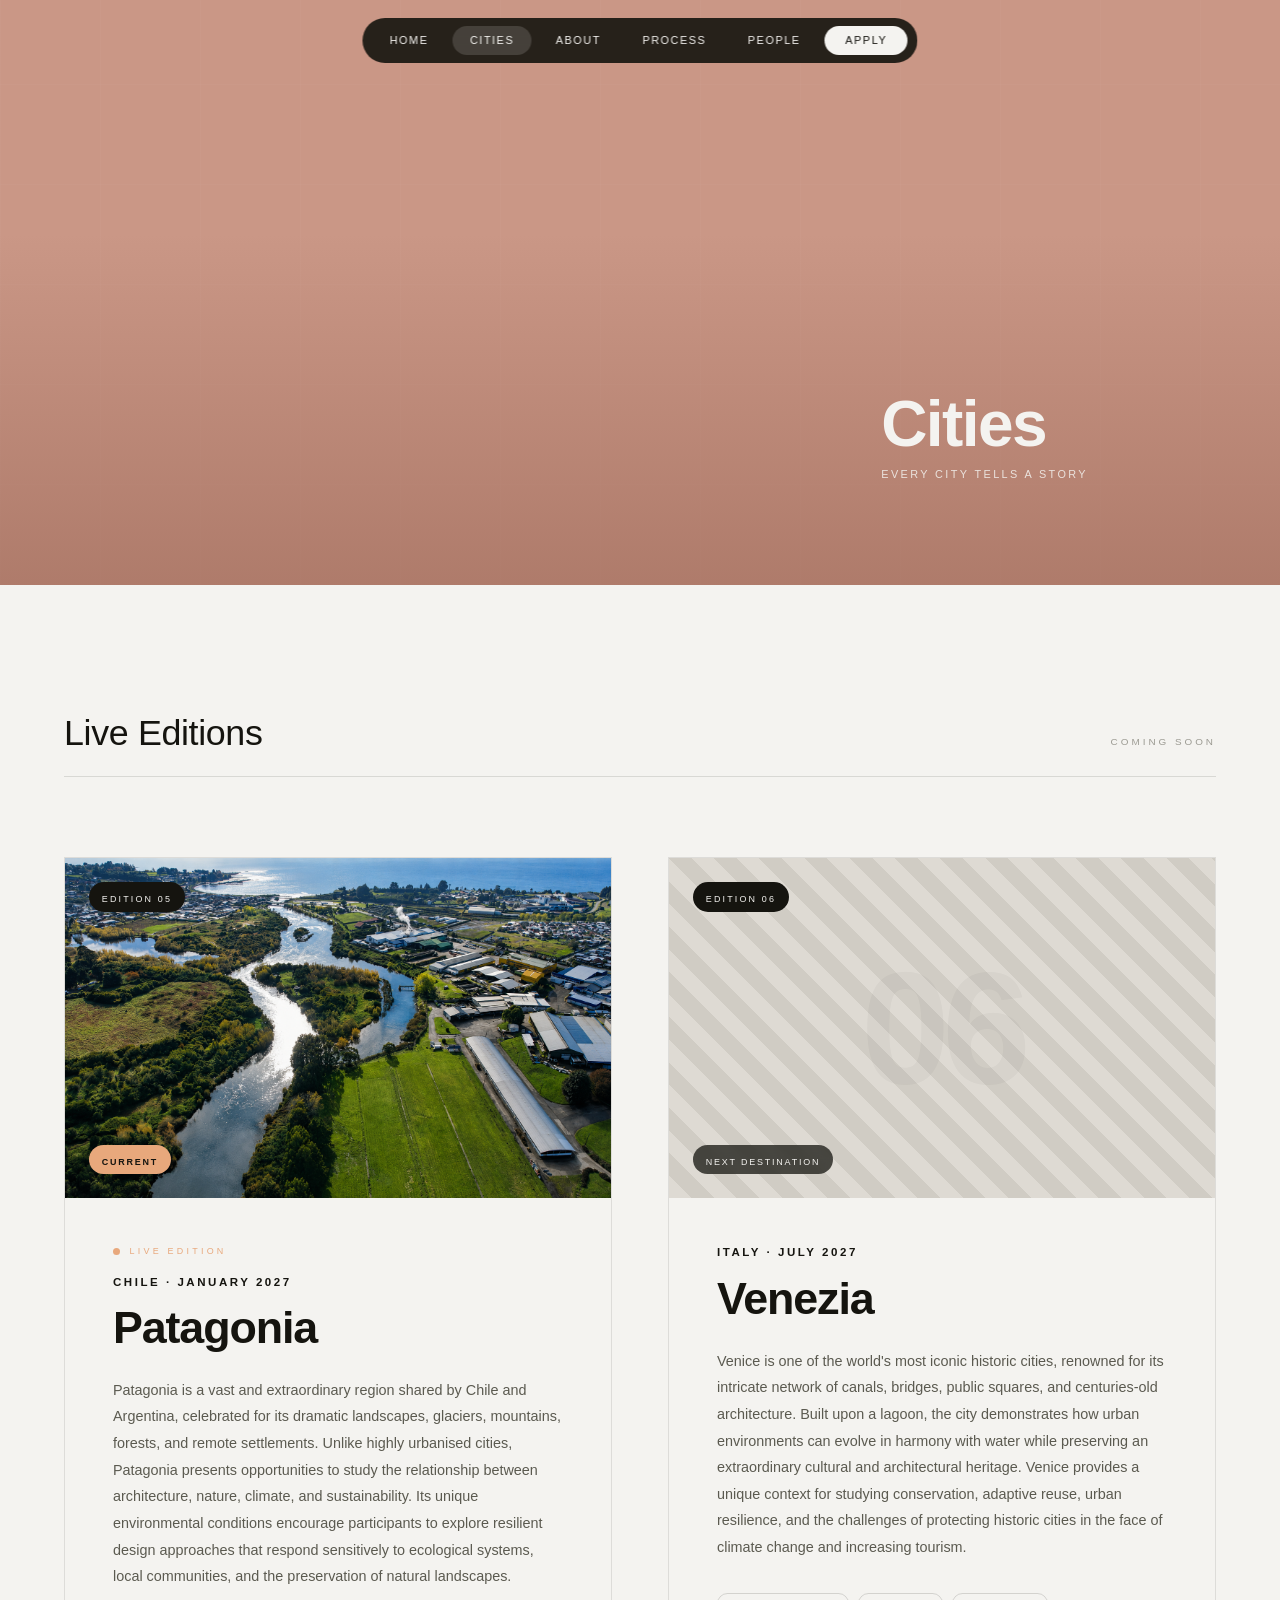
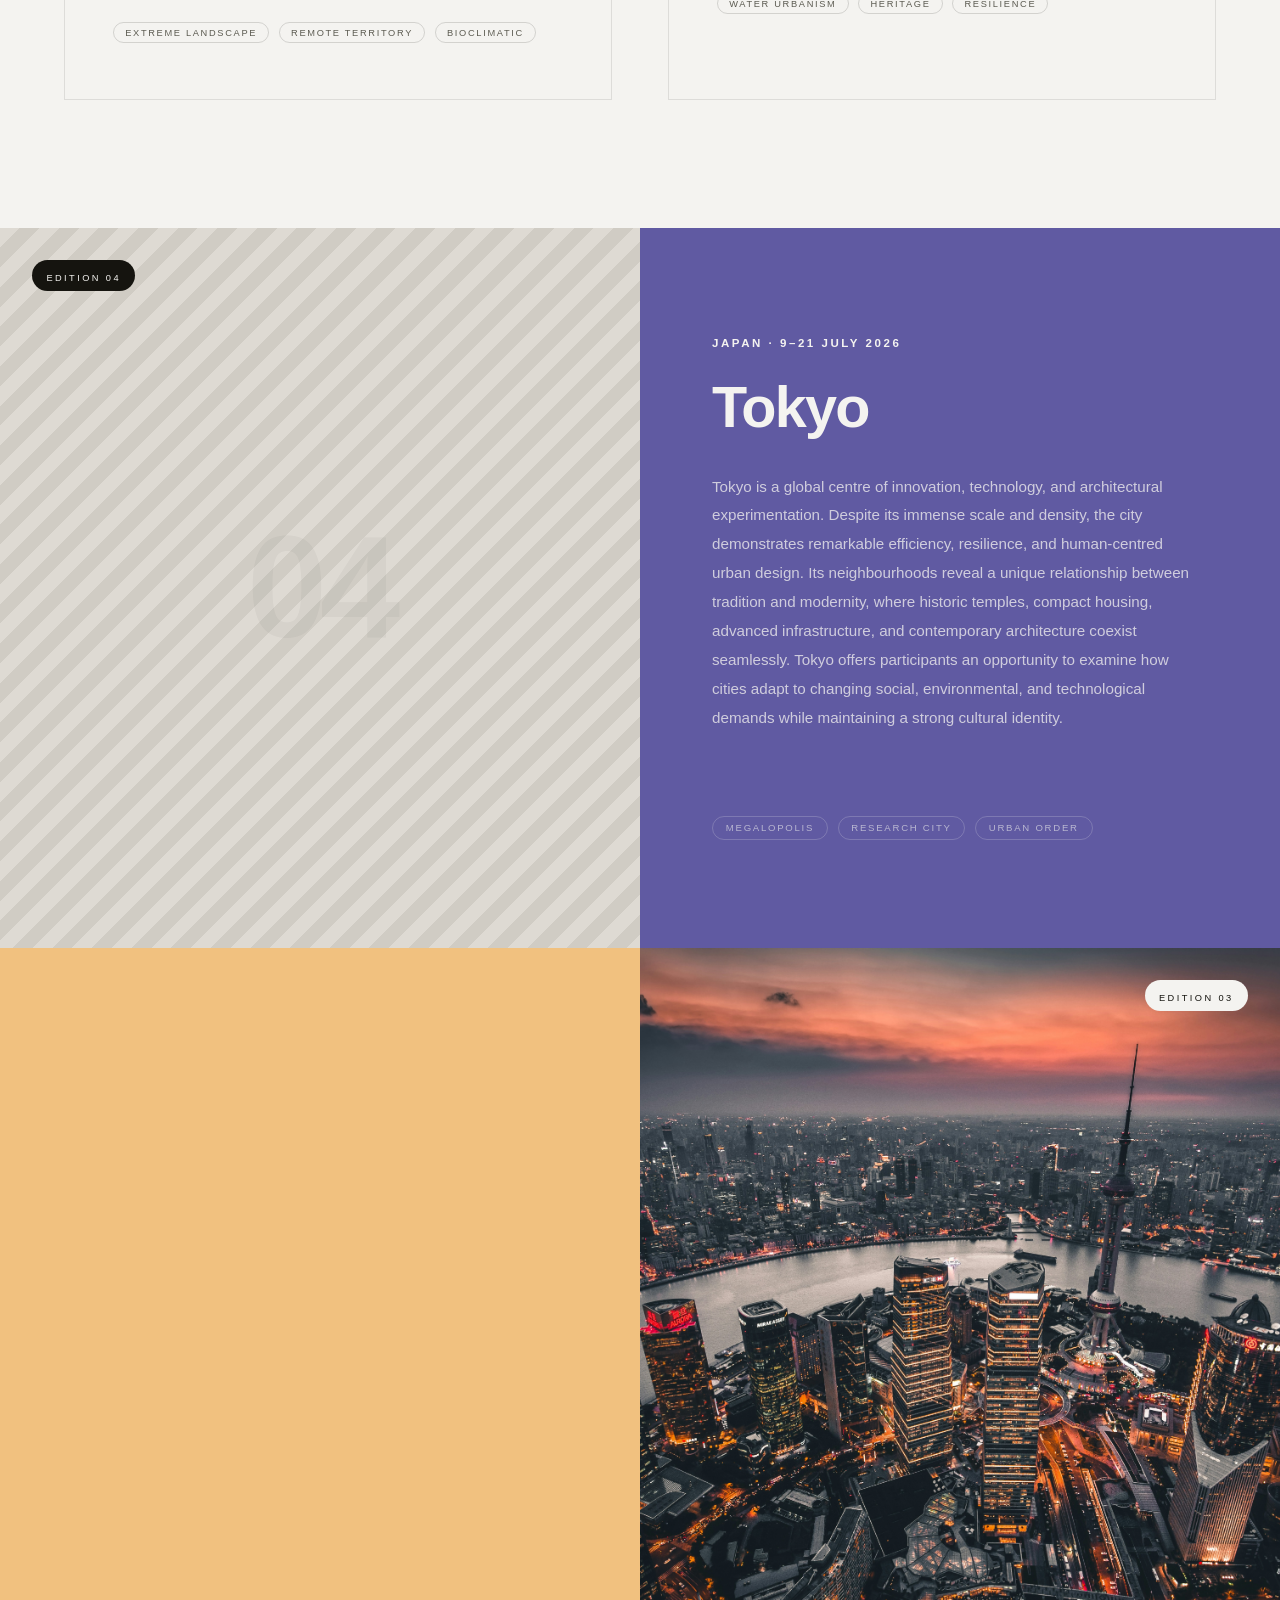
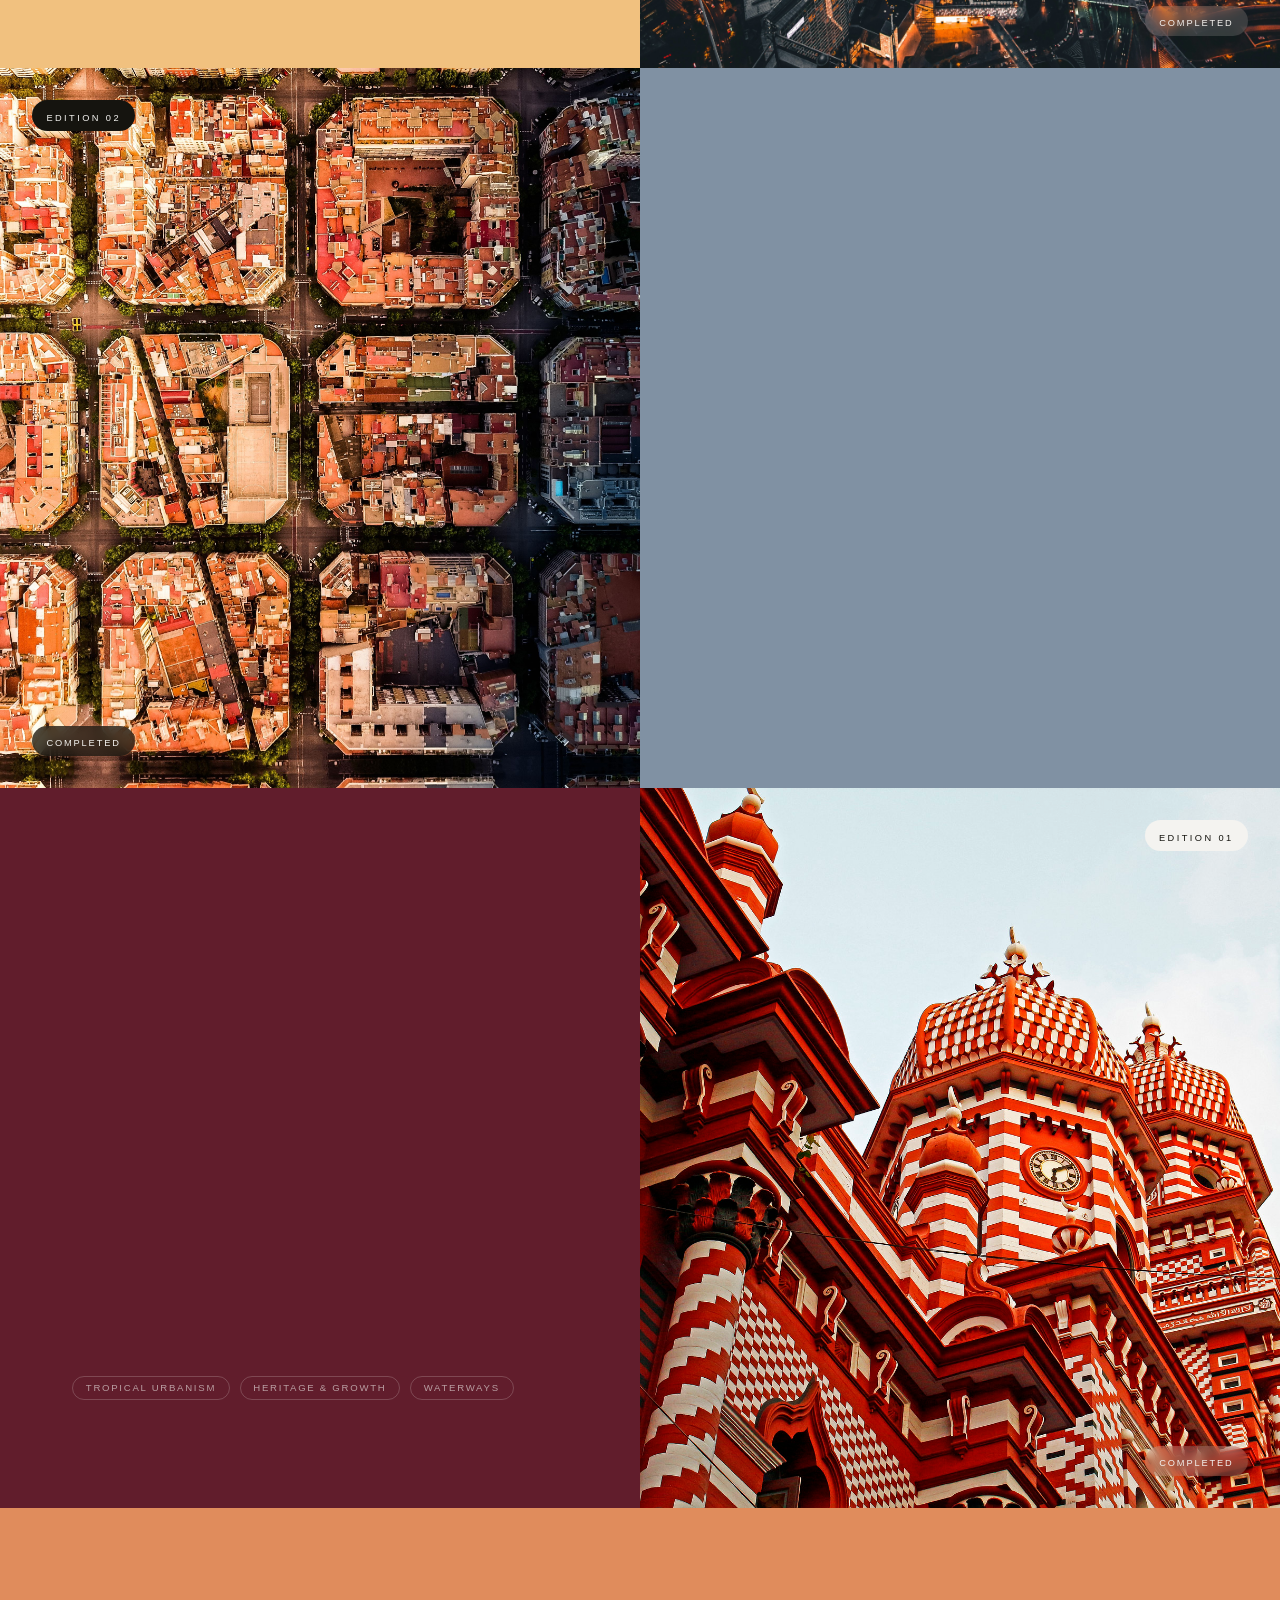
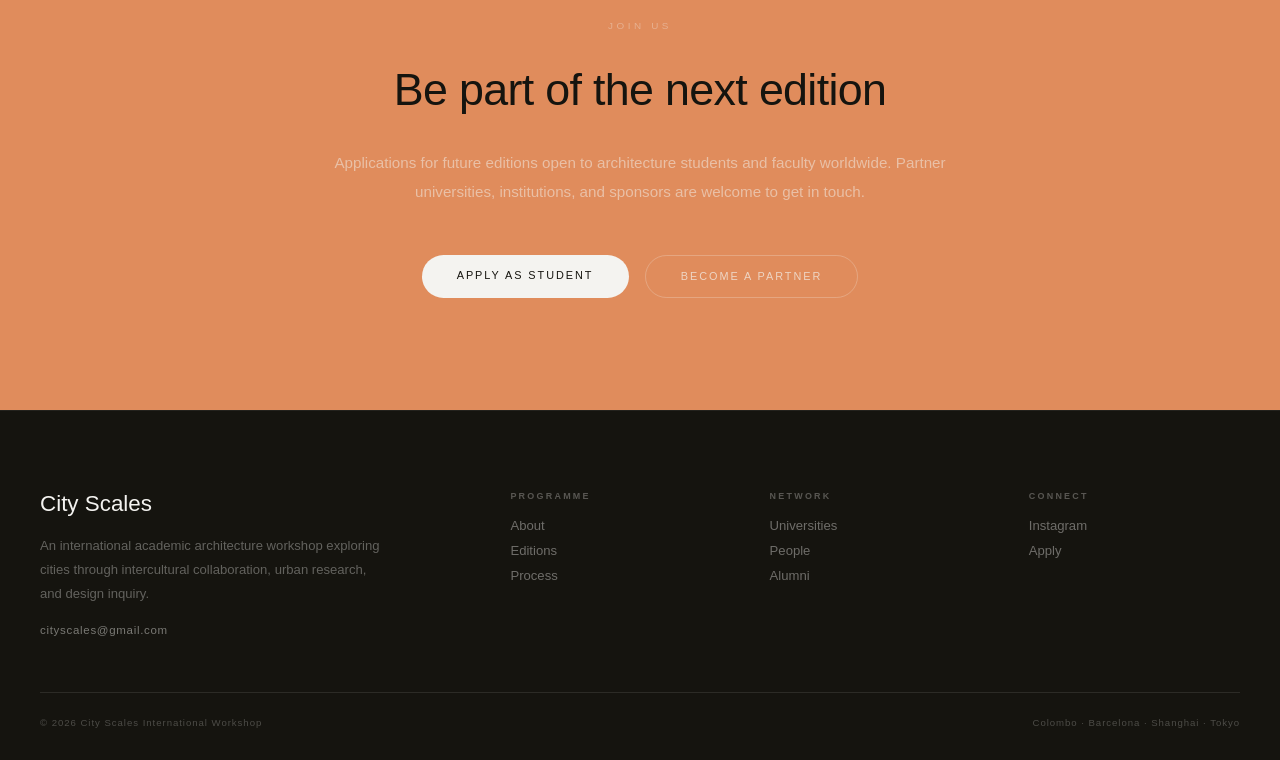
==== commit b904c0fe: "changes" ====
--- a/cities.html
+++ b/cities.html
@@ -114,7 +114,7 @@
             <span style="width:7px;height:7px;background:#e8a87c;border-radius:50%;display:inline-block;animation:pulse 2s ease-in-out infinite;"></span>
             <span style="font-size:.56rem;letter-spacing:.36em;text-transform:uppercase;color:#e8a87c;">Live Edition</span>
           </div>
-          <span style="font-size:.72rem;letter-spacing:.22em;text-transform:uppercase;color:#15140f;font-weight:700;display:block;margin-bottom:1.2rem;">Chile · 3–15 January 2027</span>
+          <span style="font-size:.72rem;letter-spacing:.22em;text-transform:uppercase;color:#15140f;font-weight:700;display:block;margin-bottom:1.2rem;">Chile · January 2027</span>
           <h3 style="font-family:Arial;font-weight:900;font-size:clamp(1.8rem,3.5vw,2.8rem);line-height:.92;letter-spacing:-.025em;color:#15140f;margin-bottom:1.8rem;">Patagonia</h3>
           <p style="font-size:.9rem;line-height:1.85;color:#5b5a50;">Patagonia is a vast and extraordinary region shared by Chile and Argentina, celebrated for its dramatic landscapes, glaciers, mountains, forests, and remote settlements. Unlike highly urbanised cities, Patagonia presents opportunities to study the relationship between architecture, nature, climate, and sustainability. Its unique environmental conditions encourage participants to explore resilient design approaches that respond sensitively to ecological systems, local communities, and the preservation of natural landscapes.</p>
           <div style="margin-top:2rem;display:flex;gap:.6rem;flex-wrap:wrap;">
@@ -273,7 +273,7 @@
 </section>
 
 <!-- CTA STRIP -->
-<section style="background:#15140f;color:#f4f3f0;padding:7rem 4rem;text-align:center;">
+<section style="background:rgb(224,140,92);color:#15140f;padding:7rem 4rem;text-align:center;">
   <div style="max-width:680px;margin:0 auto;">
     <span data-reveal style="font-size:.62rem;letter-spacing:.36em;text-transform:uppercase;color:rgba(244,243,240,.35);display:block;margin-bottom:2rem;">Join Us</span>
     <h2 data-reveal style="font-family:Arial;font-weight:300;font-size:clamp(1.6rem,3.5vw,2.8rem);line-height:1.2;letter-spacing:-.015em;margin-bottom:2rem;">Be part of the next edition</h2>
@@ -313,7 +313,6 @@
       <h4 style="font-size:.56rem;letter-spacing:.25em;text-transform:uppercase;color:rgba(244,243,240,.3);margin-bottom:1.1rem;">Connect</h4>
       <div style="display:flex;flex-direction:column;gap:.6rem;">
         <a href="#" style="font-size:.82rem;color:rgba(244,243,240,.4);">Instagram</a>
-        <a href="#" style="font-size:.82rem;color:rgba(244,243,240,.4);">LinkedIn</a>
         <a href="index.html#join" style="font-size:.82rem;color:rgba(244,243,240,.4);">Apply</a>
       </div>
     </div>
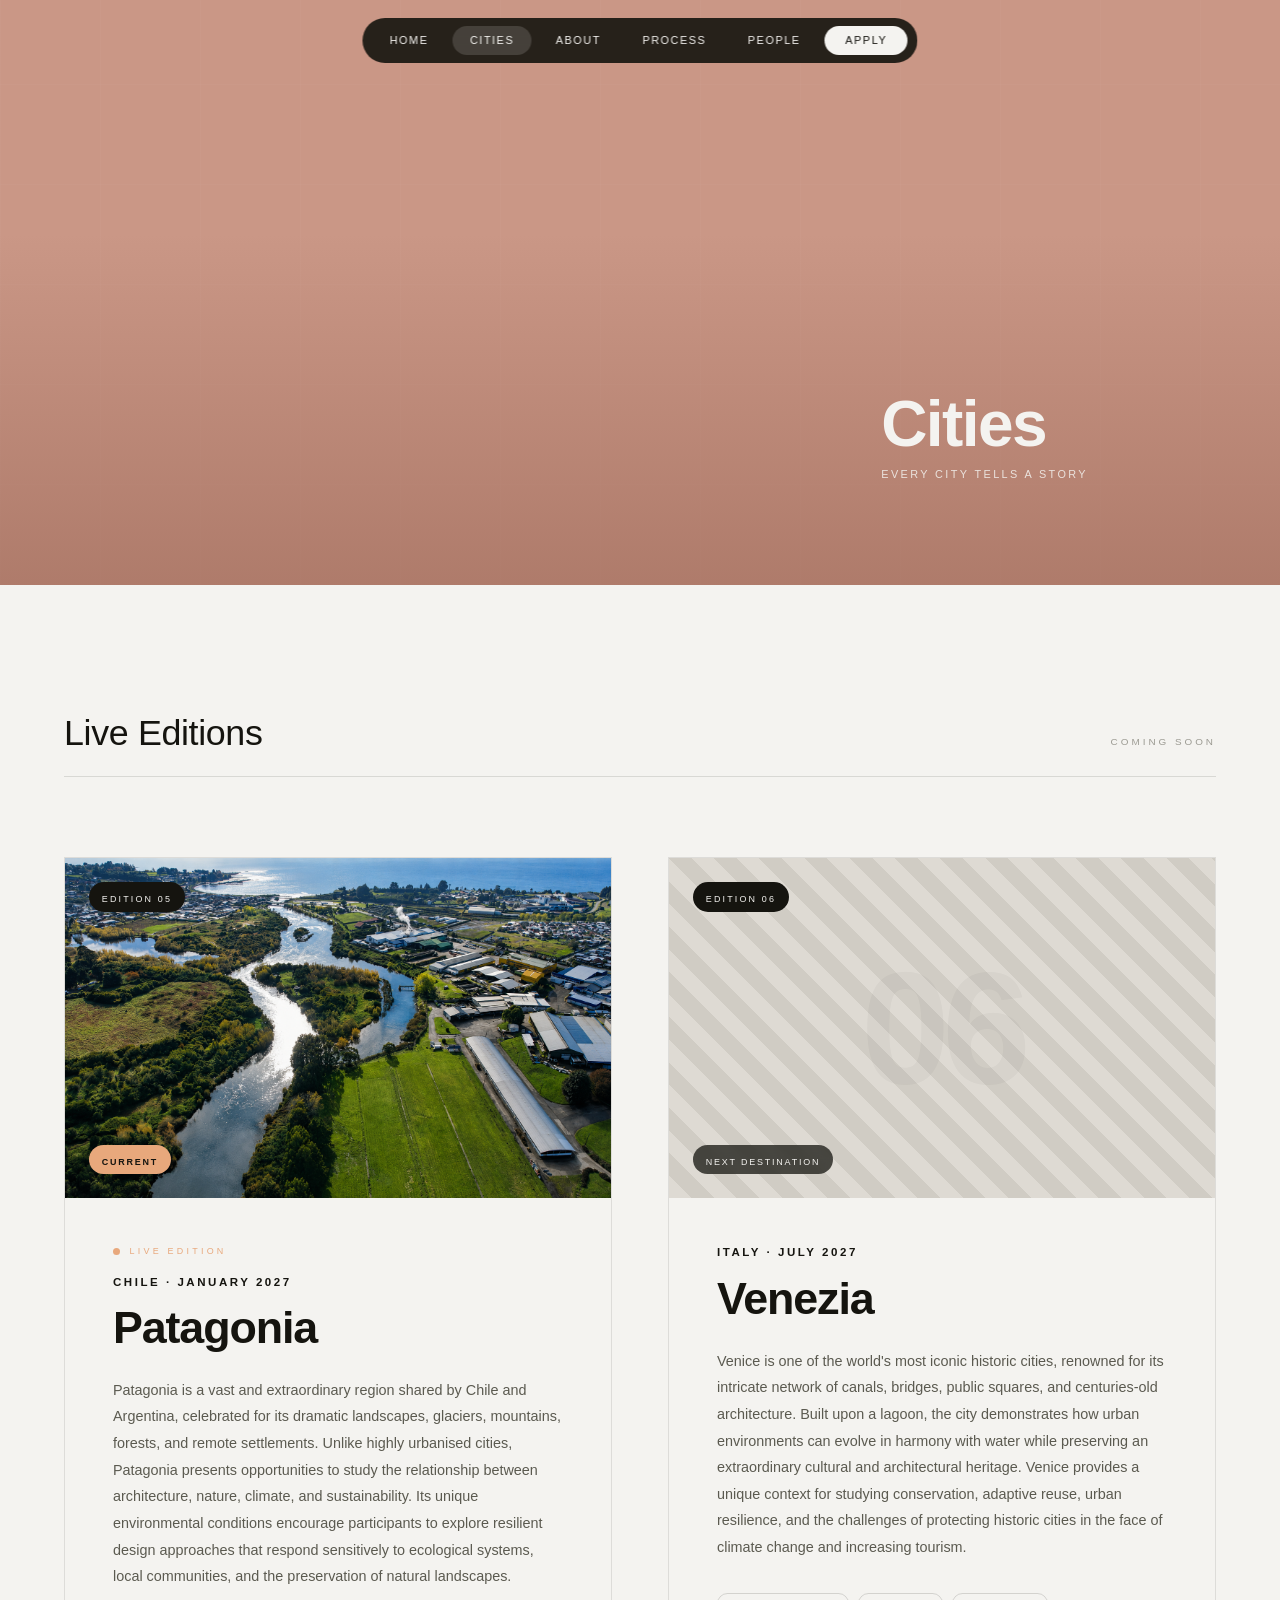
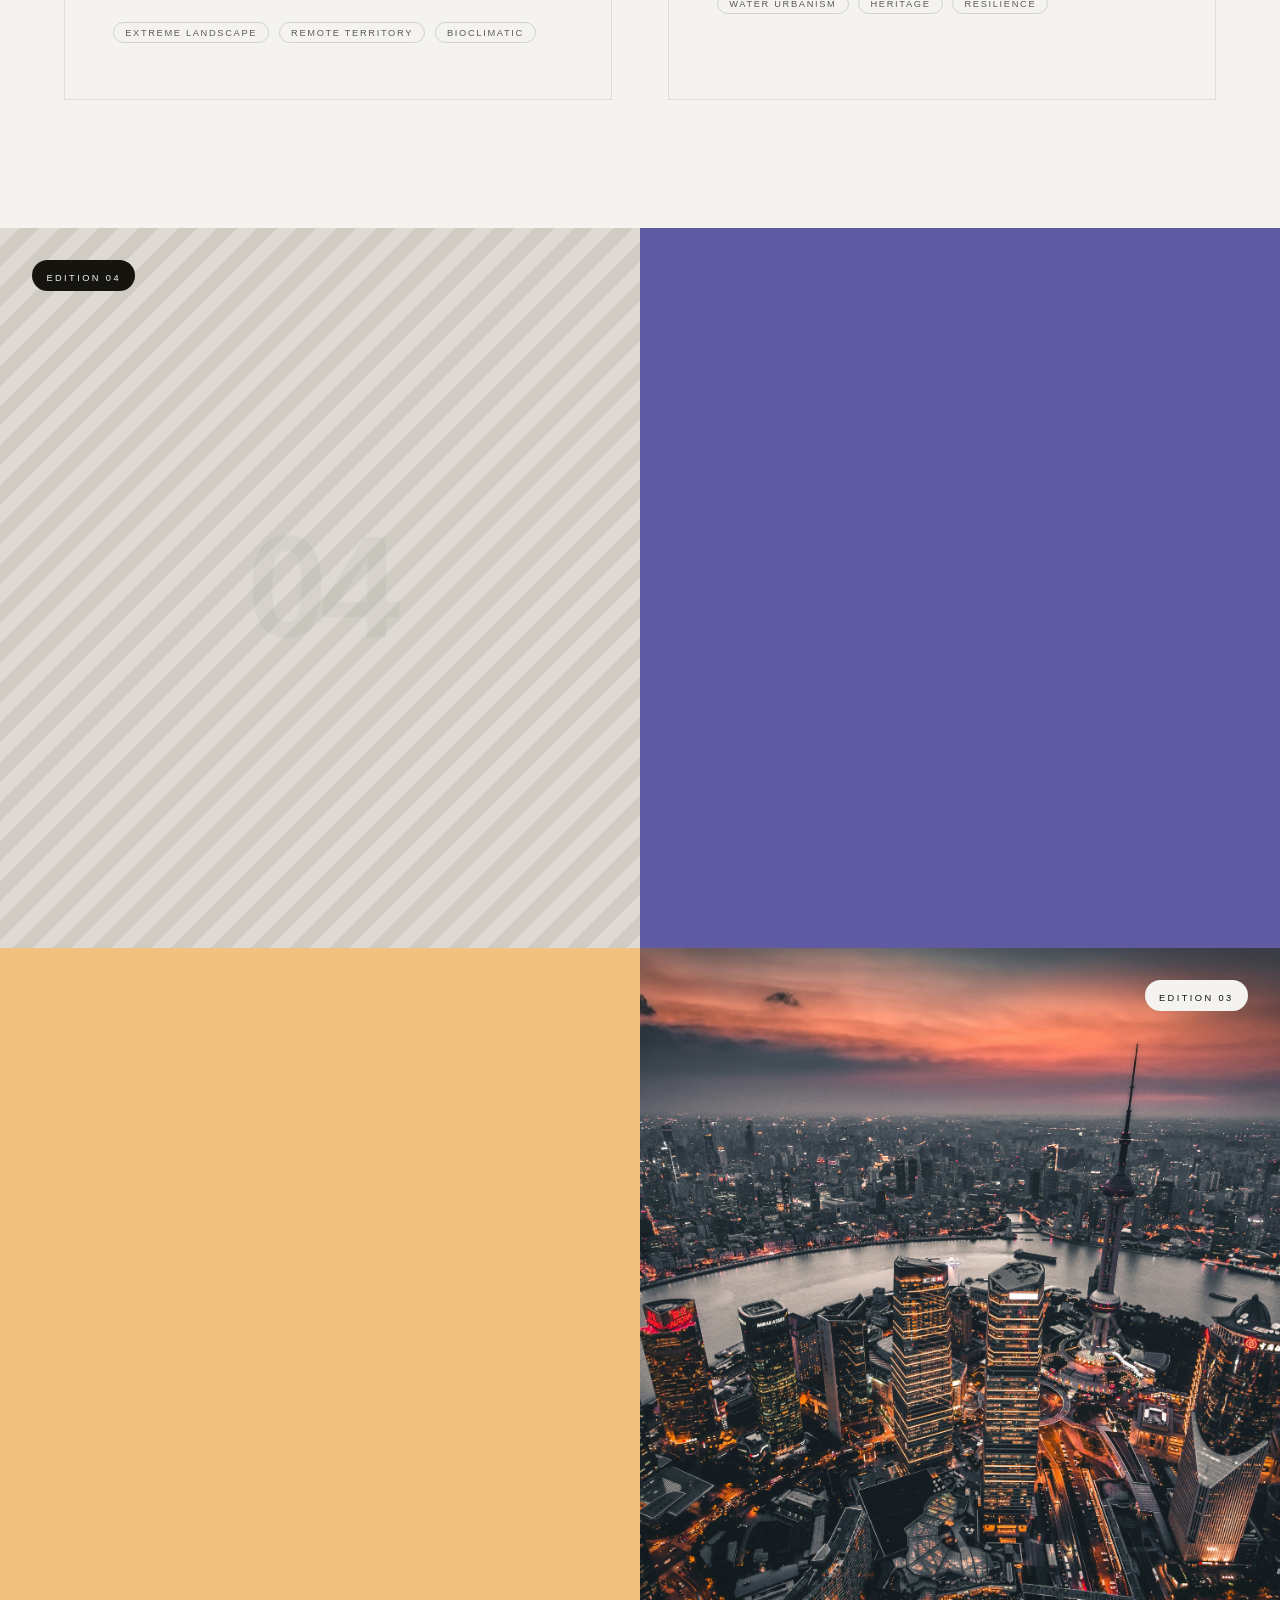
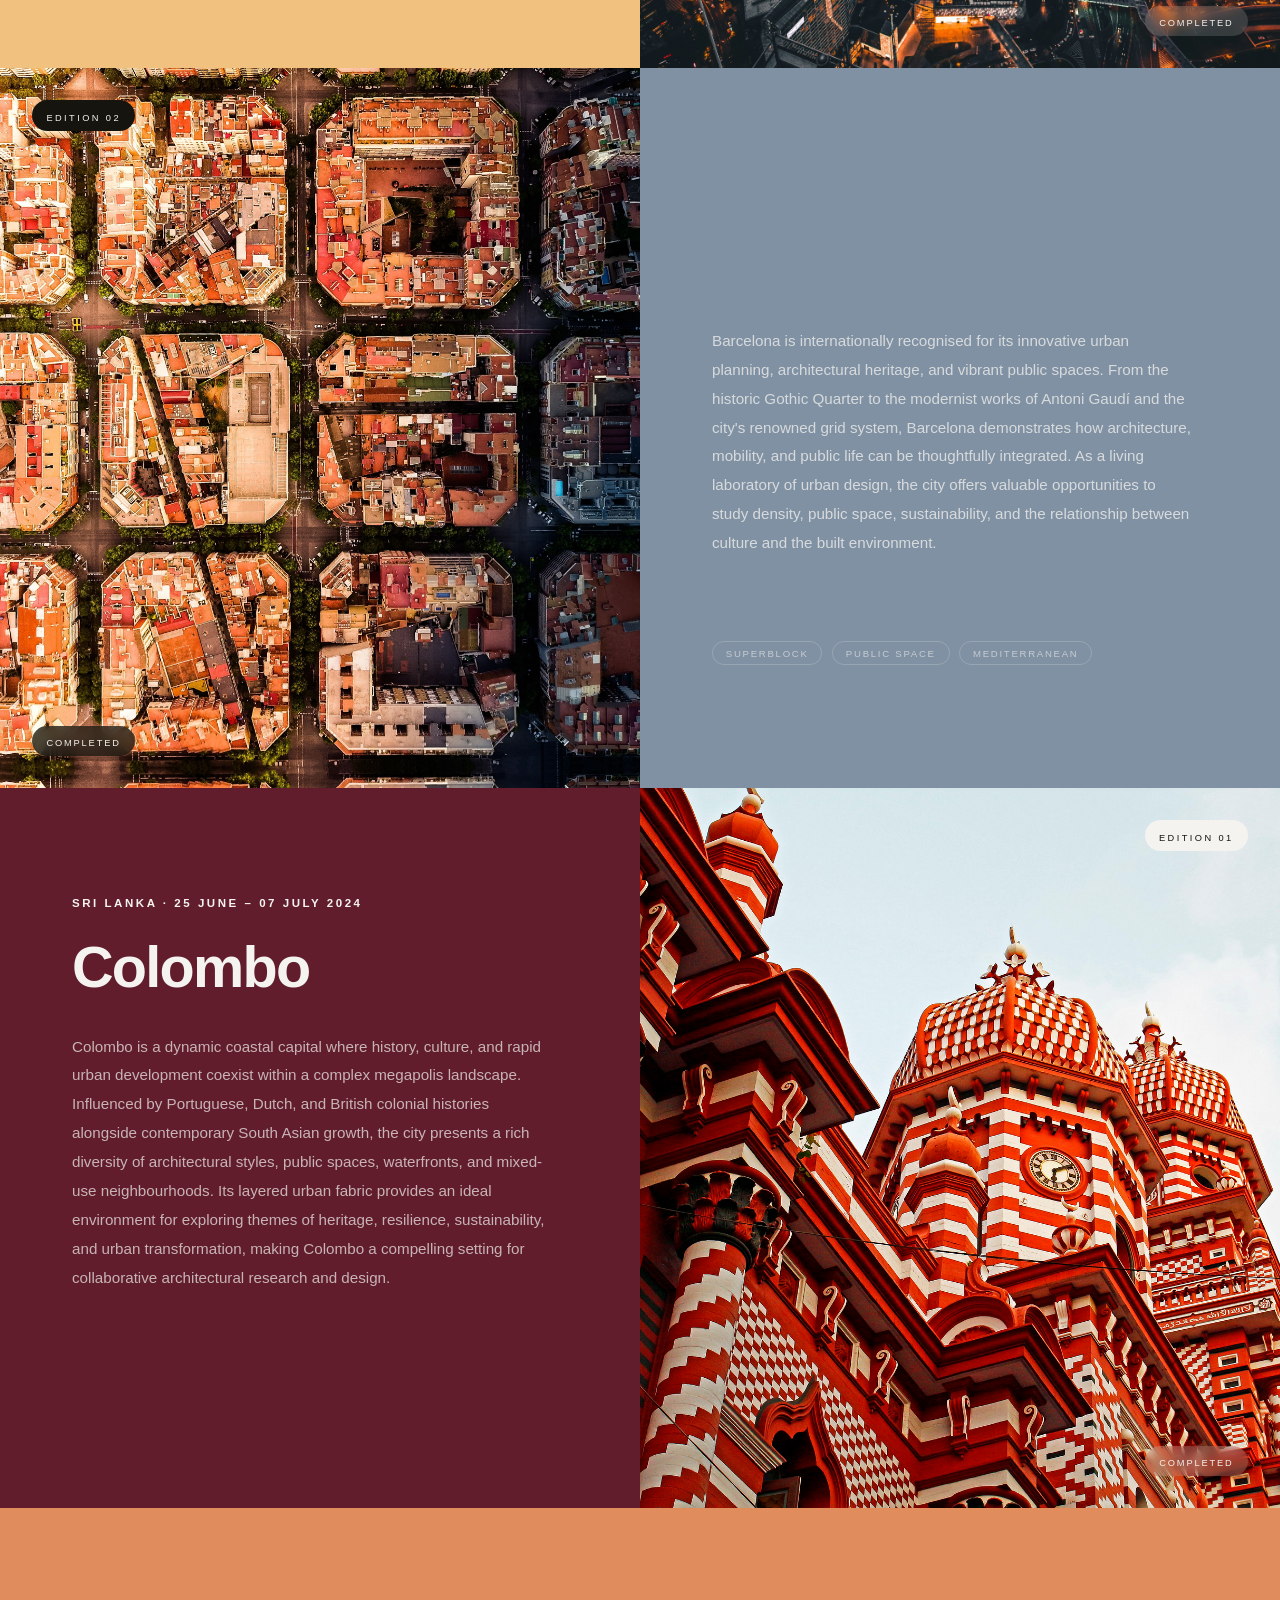
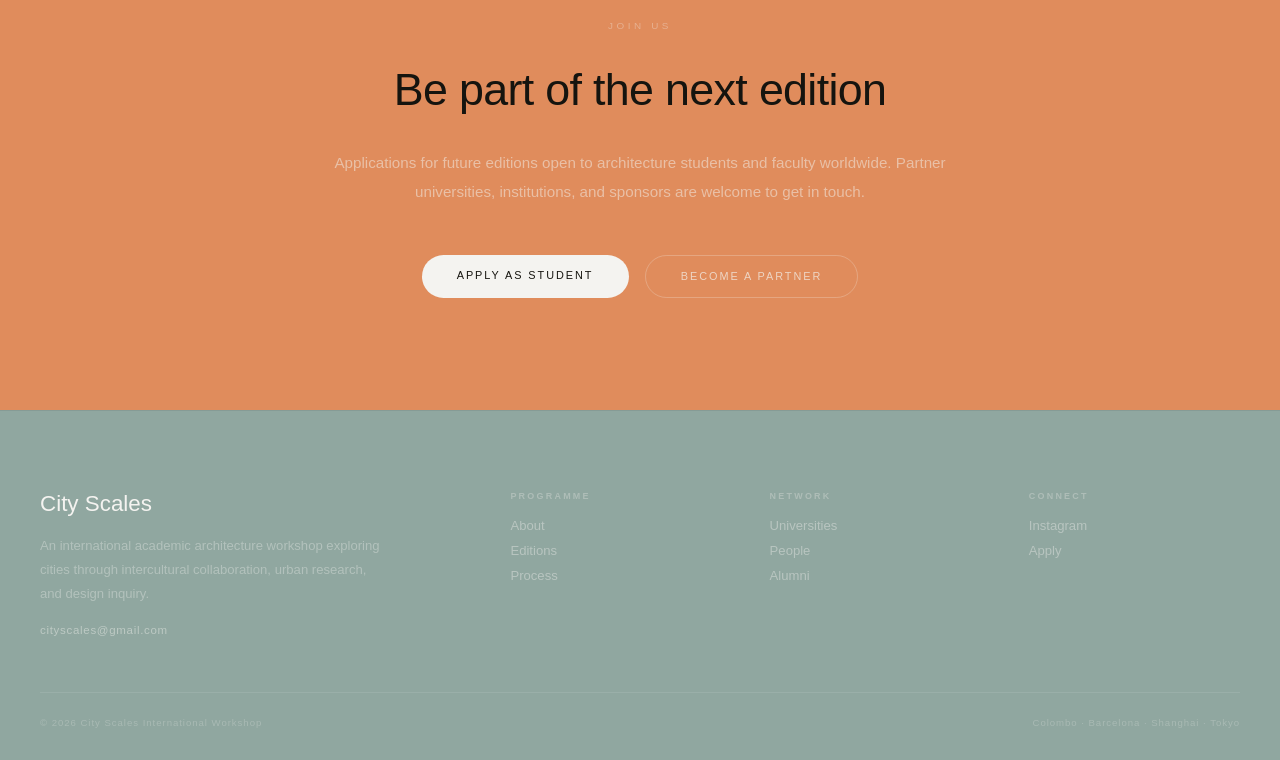
==== commit ddcb0022: "changes" ====
--- a/cities.html
+++ b/cities.html
@@ -286,7 +286,7 @@
 </section>
 
 <!-- FOOTER -->
-<footer style="background:#15140f;color:rgba(244,243,240,.45);padding:5rem 2.2rem 2rem;border-top:1px solid rgba(244,243,240,.06);">
+<footer style="background:rgb(144,167,160);color:rgba(21,20,15,.6);padding:5rem 2.2rem 2rem;border-top:1px solid rgba(21,20,15,.08);">
   <div id="footer-grid" style="max-width:1200px;margin:0 auto;display:grid;grid-template-columns:2fr 1fr 1fr 1fr;gap:3rem;margin-bottom:3.5rem;">
     <div>
       <a href="index.html" style="font-family:Arial;font-weight:500;font-size:1.4rem;color:#f4f3f0;">City Scales</a>
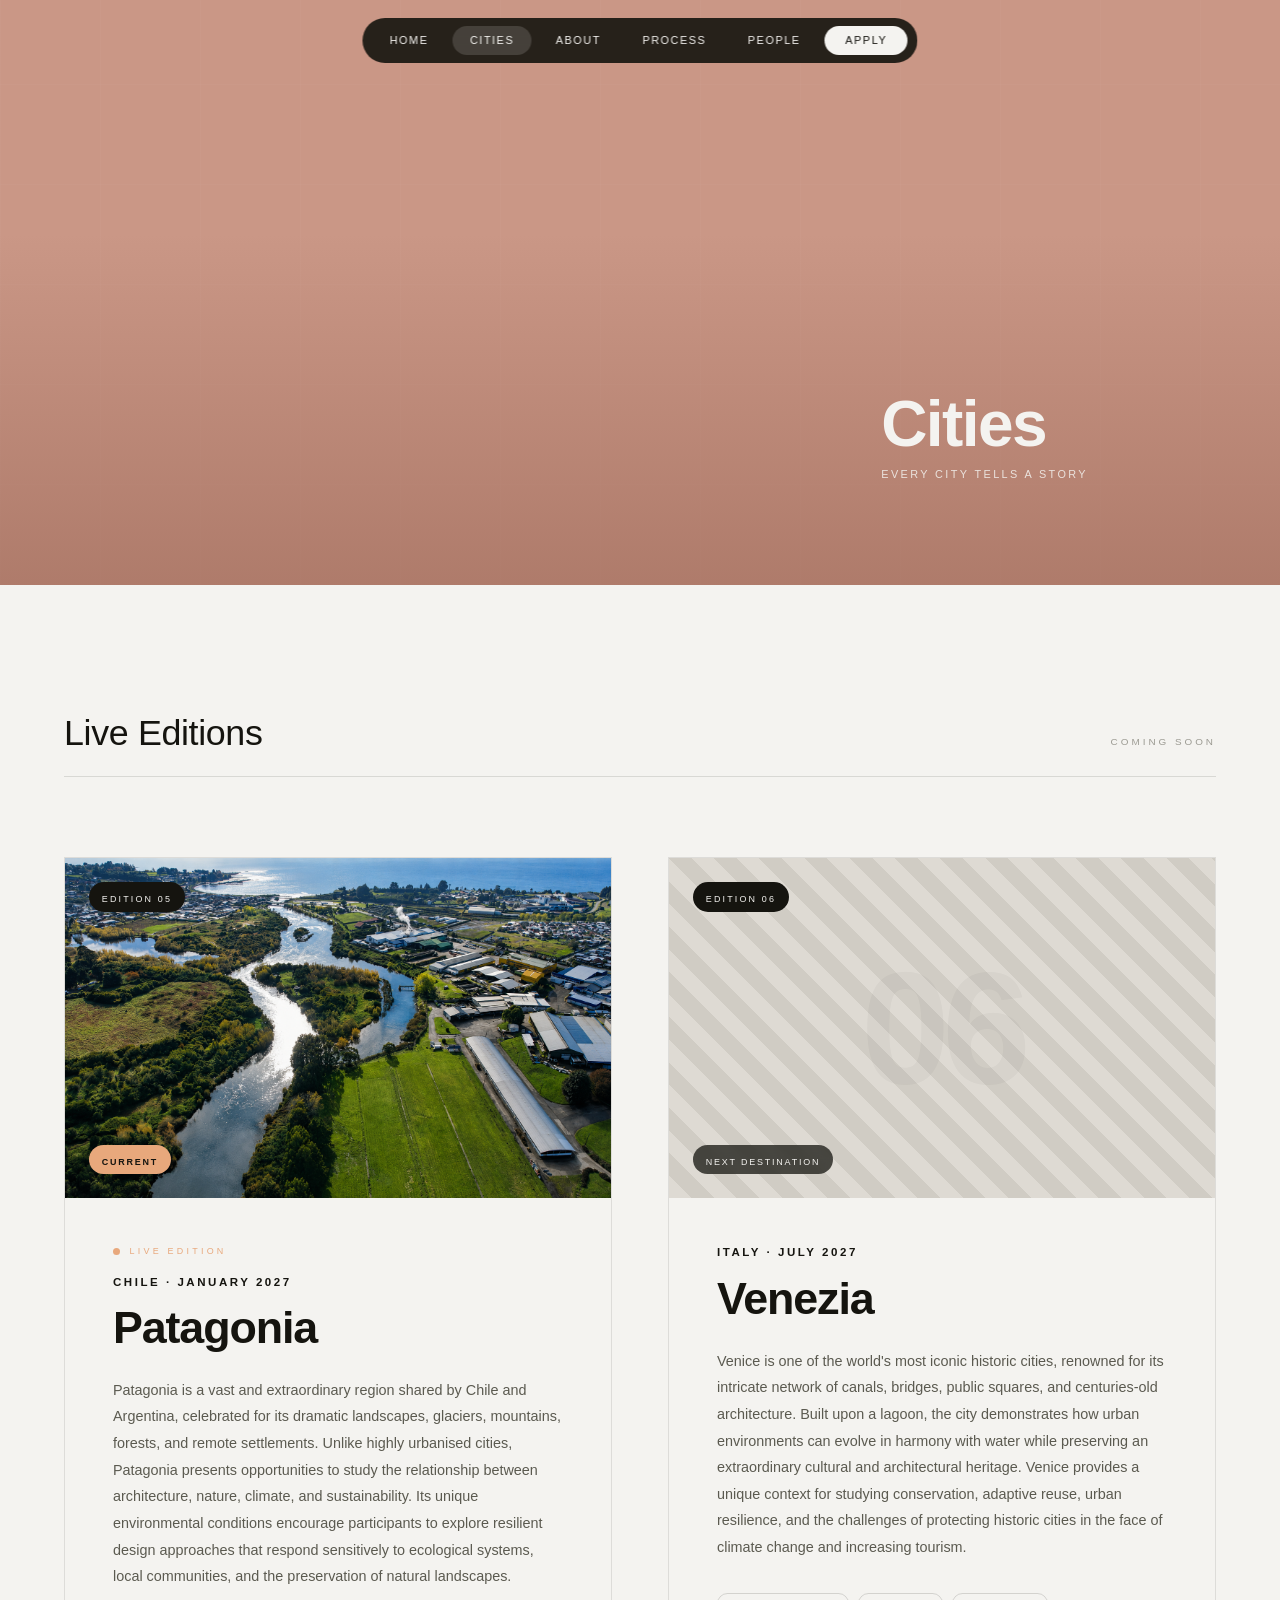
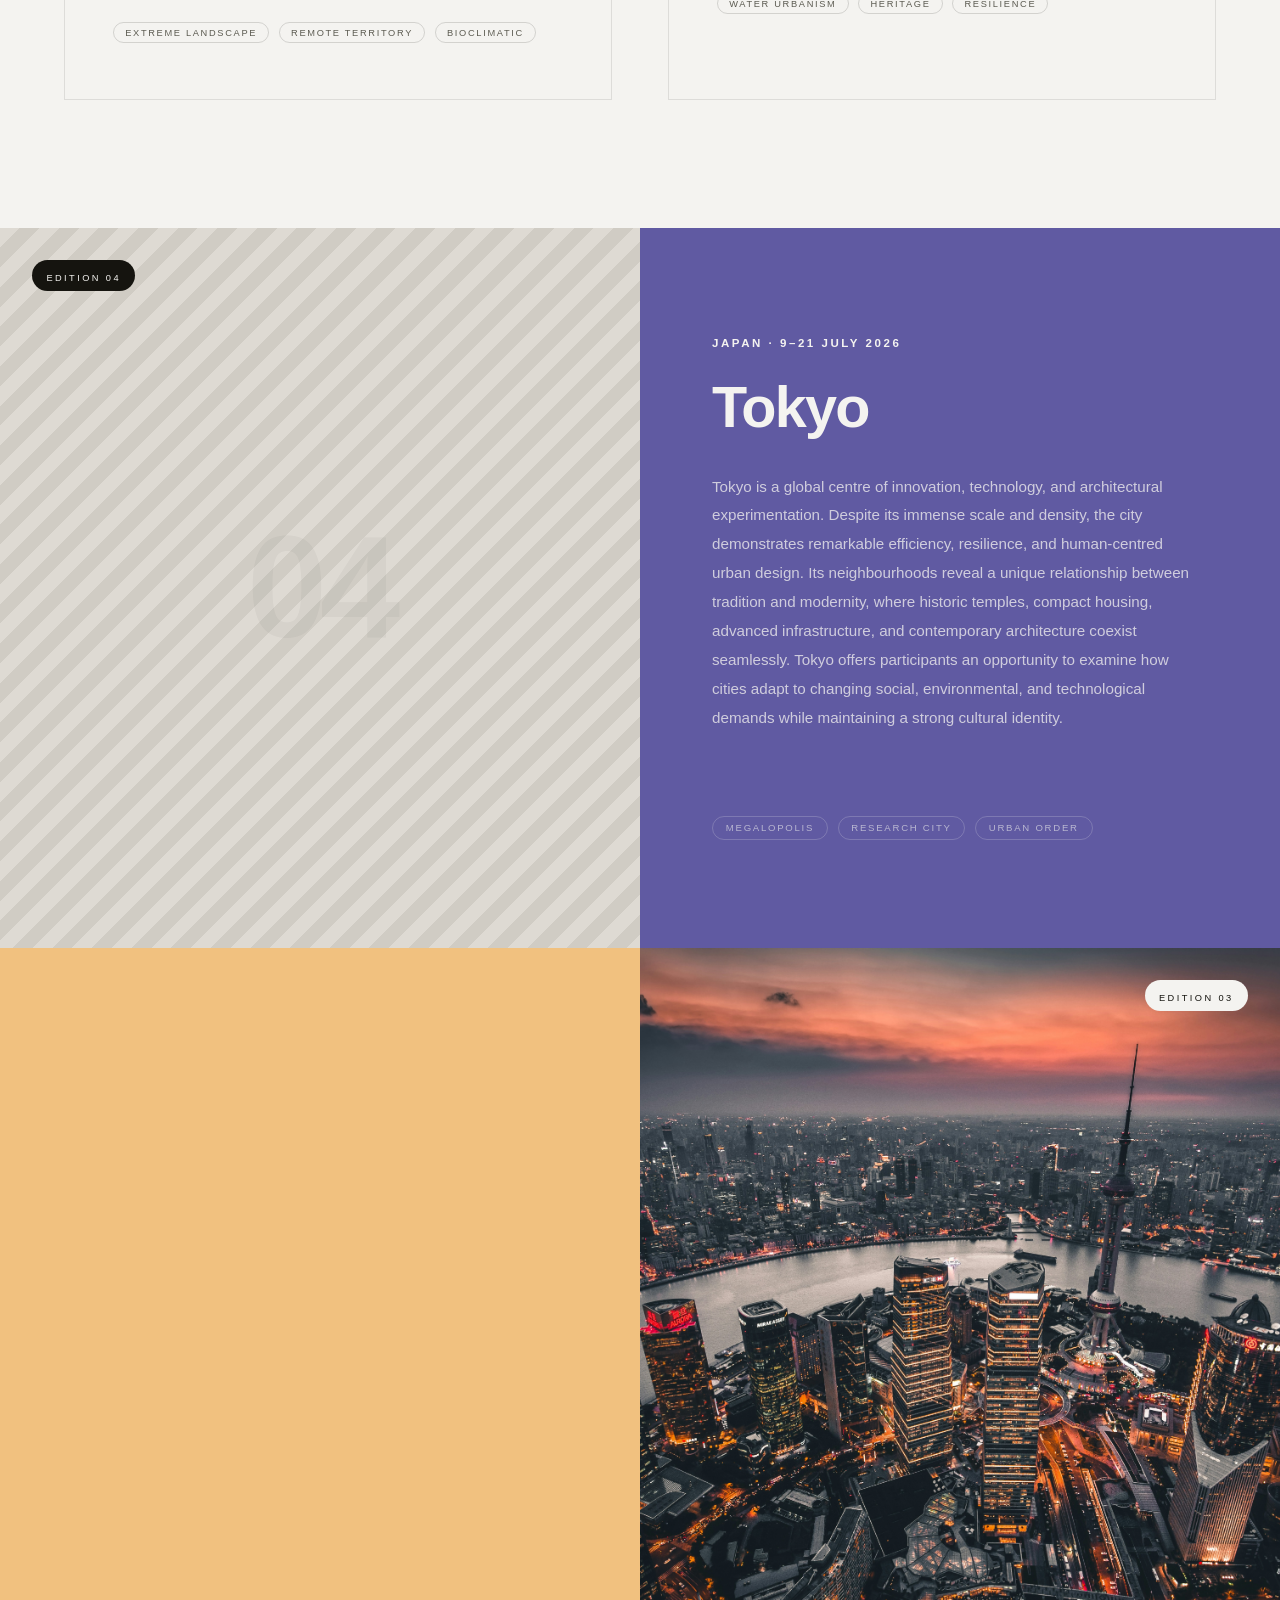
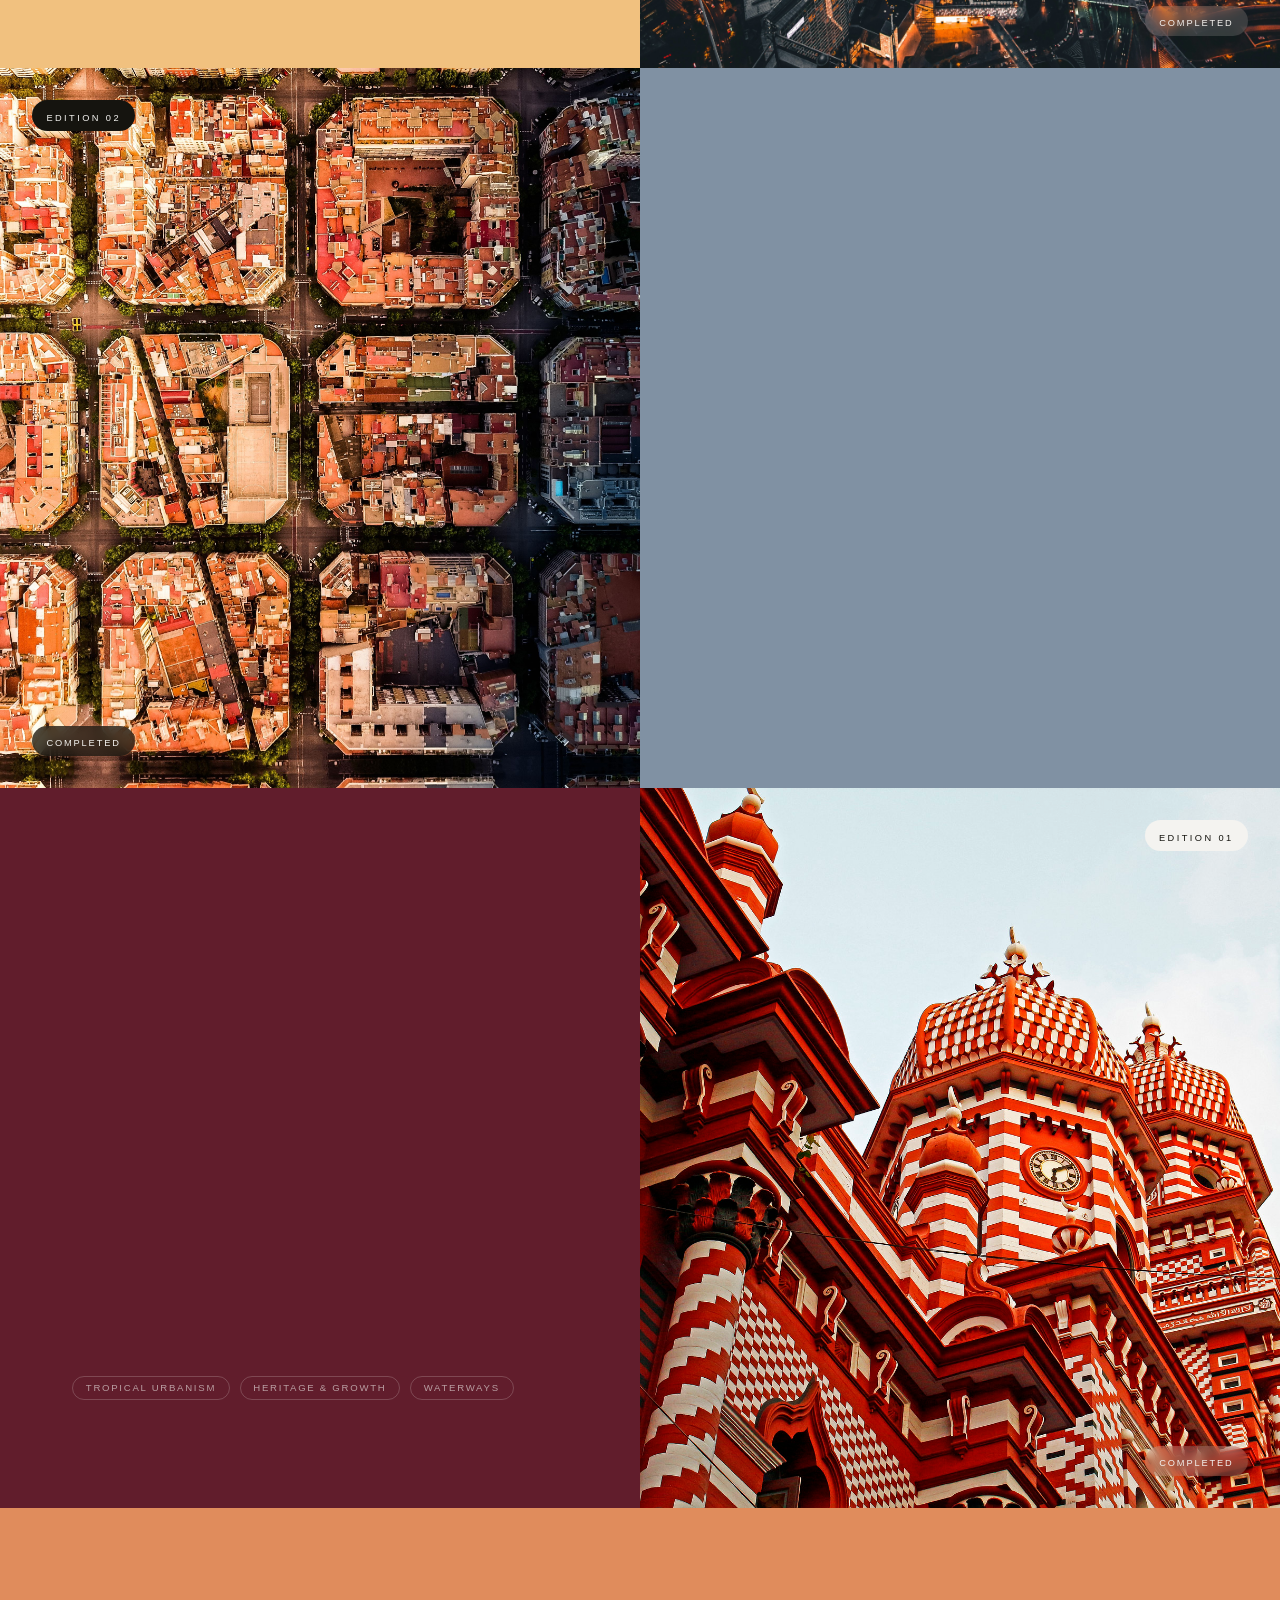
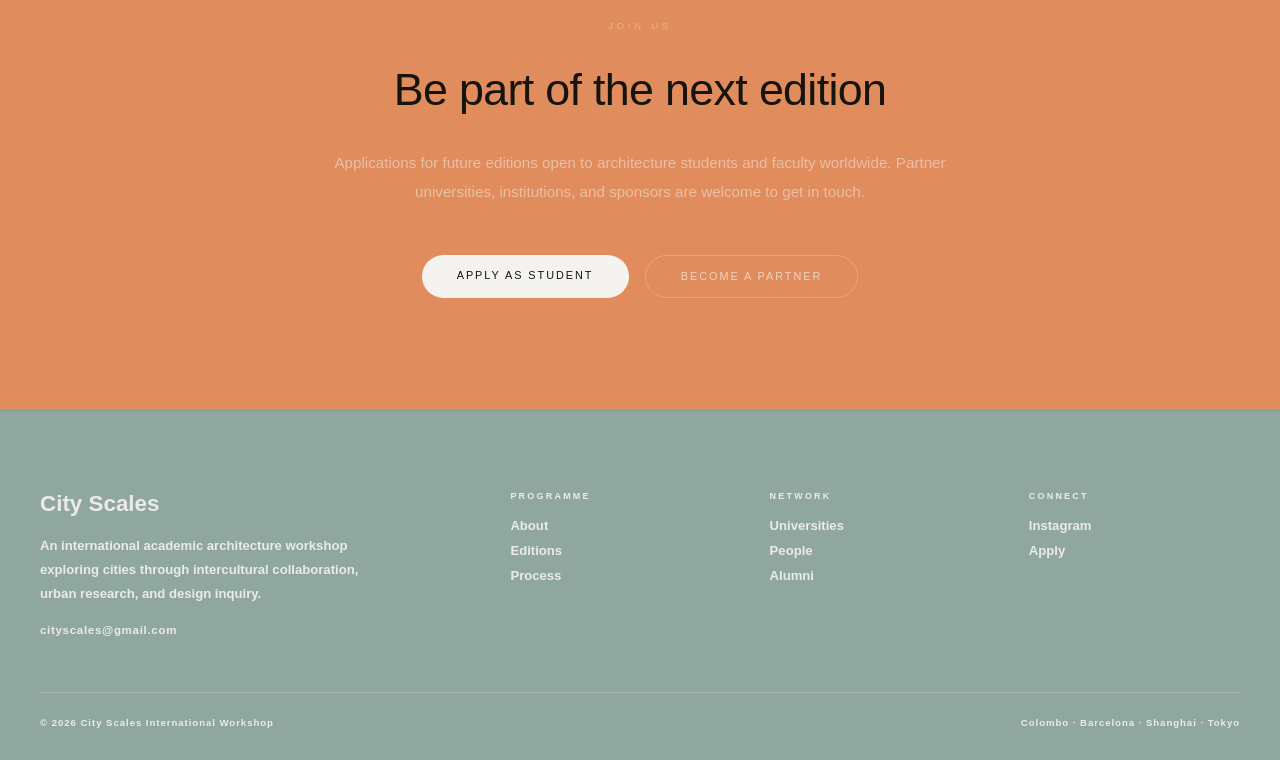
==== commit 6d455f78: "changes" ====
--- a/cities.html
+++ b/cities.html
@@ -51,6 +51,8 @@
     .mob-link:hover,.mob-link.mob-active{color:#f4f3f0;}
     .mob-close{position:absolute;top:1.4rem;right:1.5rem;background:none;border:none;color:rgba(244,243,240,.35);font-size:1.8rem;cursor:pointer;padding:.4rem;line-height:1;transition:color .2s;}
     .mob-close:hover{color:#f4f3f0;}
+    footer a,footer p,footer span,footer h4{color:rgba(244,243,240,.9)!important;font-weight:600!important;}
+    footer #footer-bottom{border-color:rgba(244,243,240,.25)!important;}
     @media(max-width:640px){
       .nav-links{display:none!important;}
       .nav-ham{display:flex!important;}
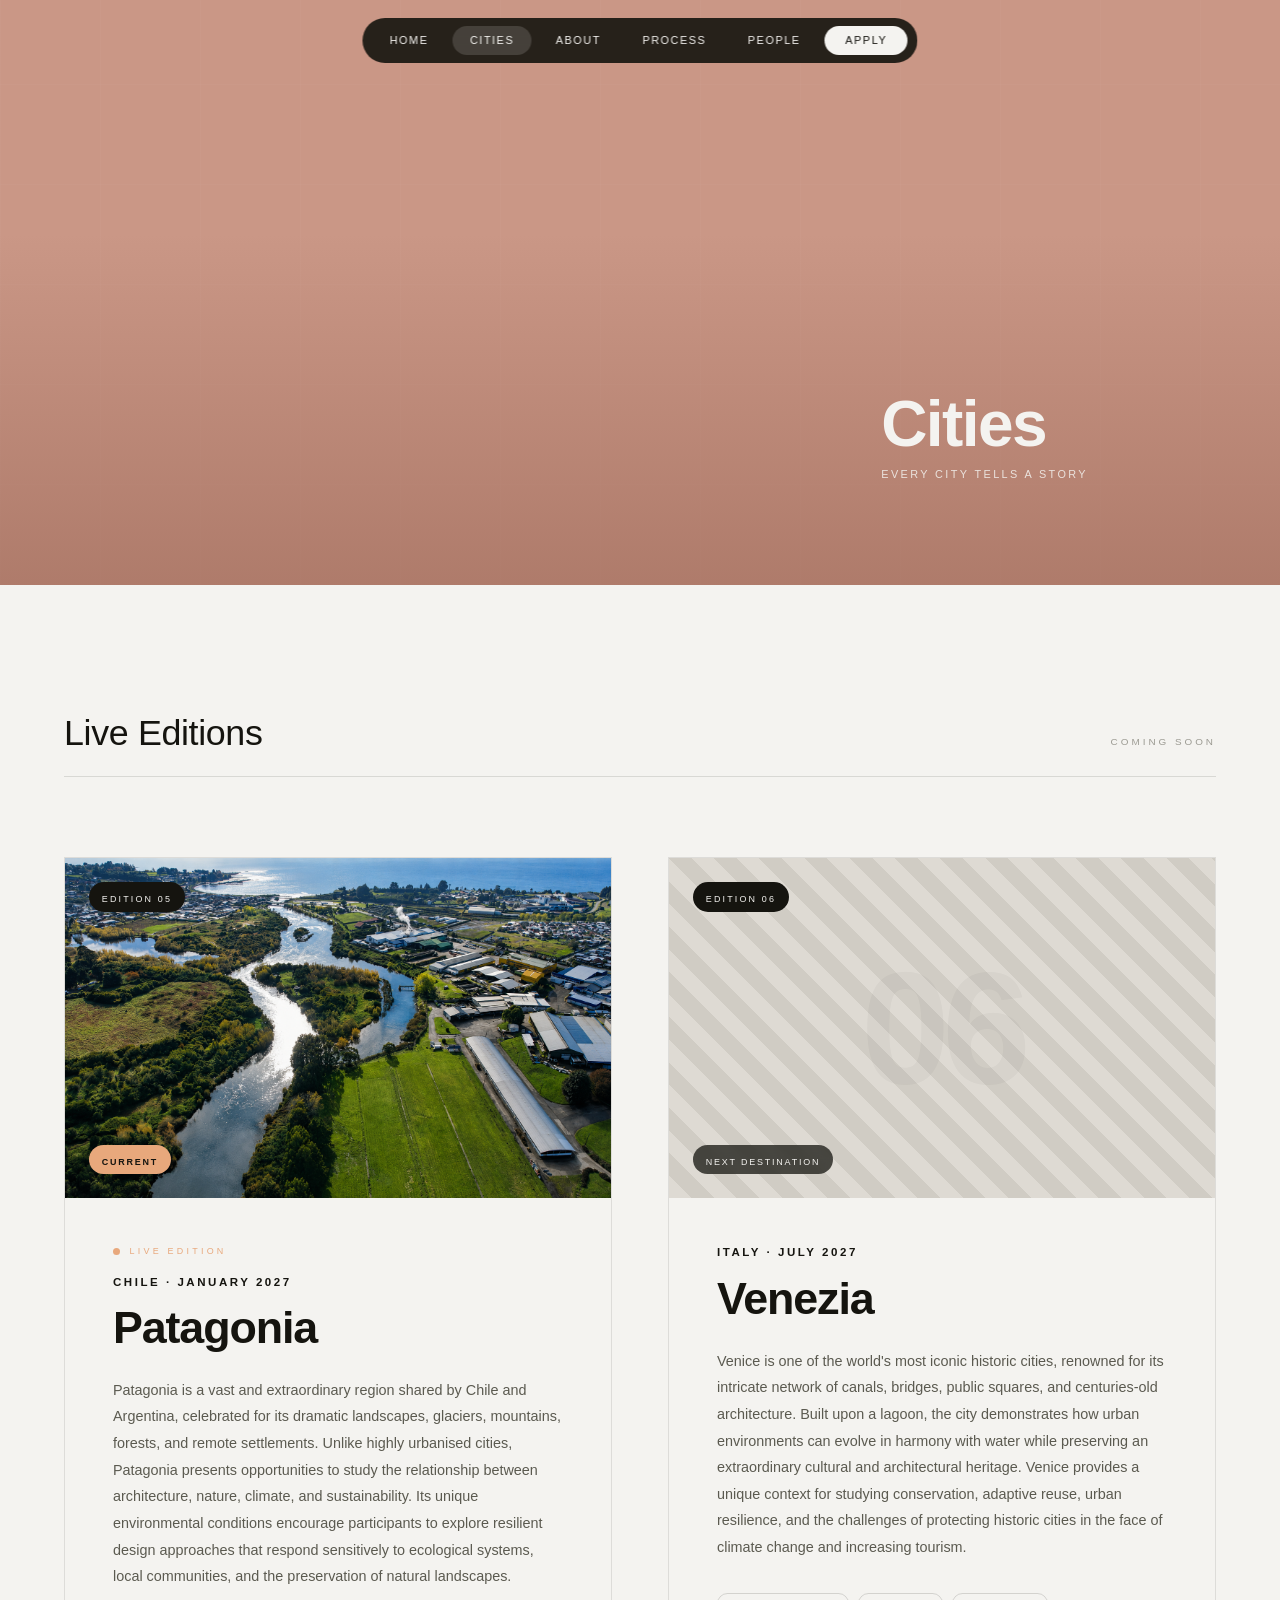
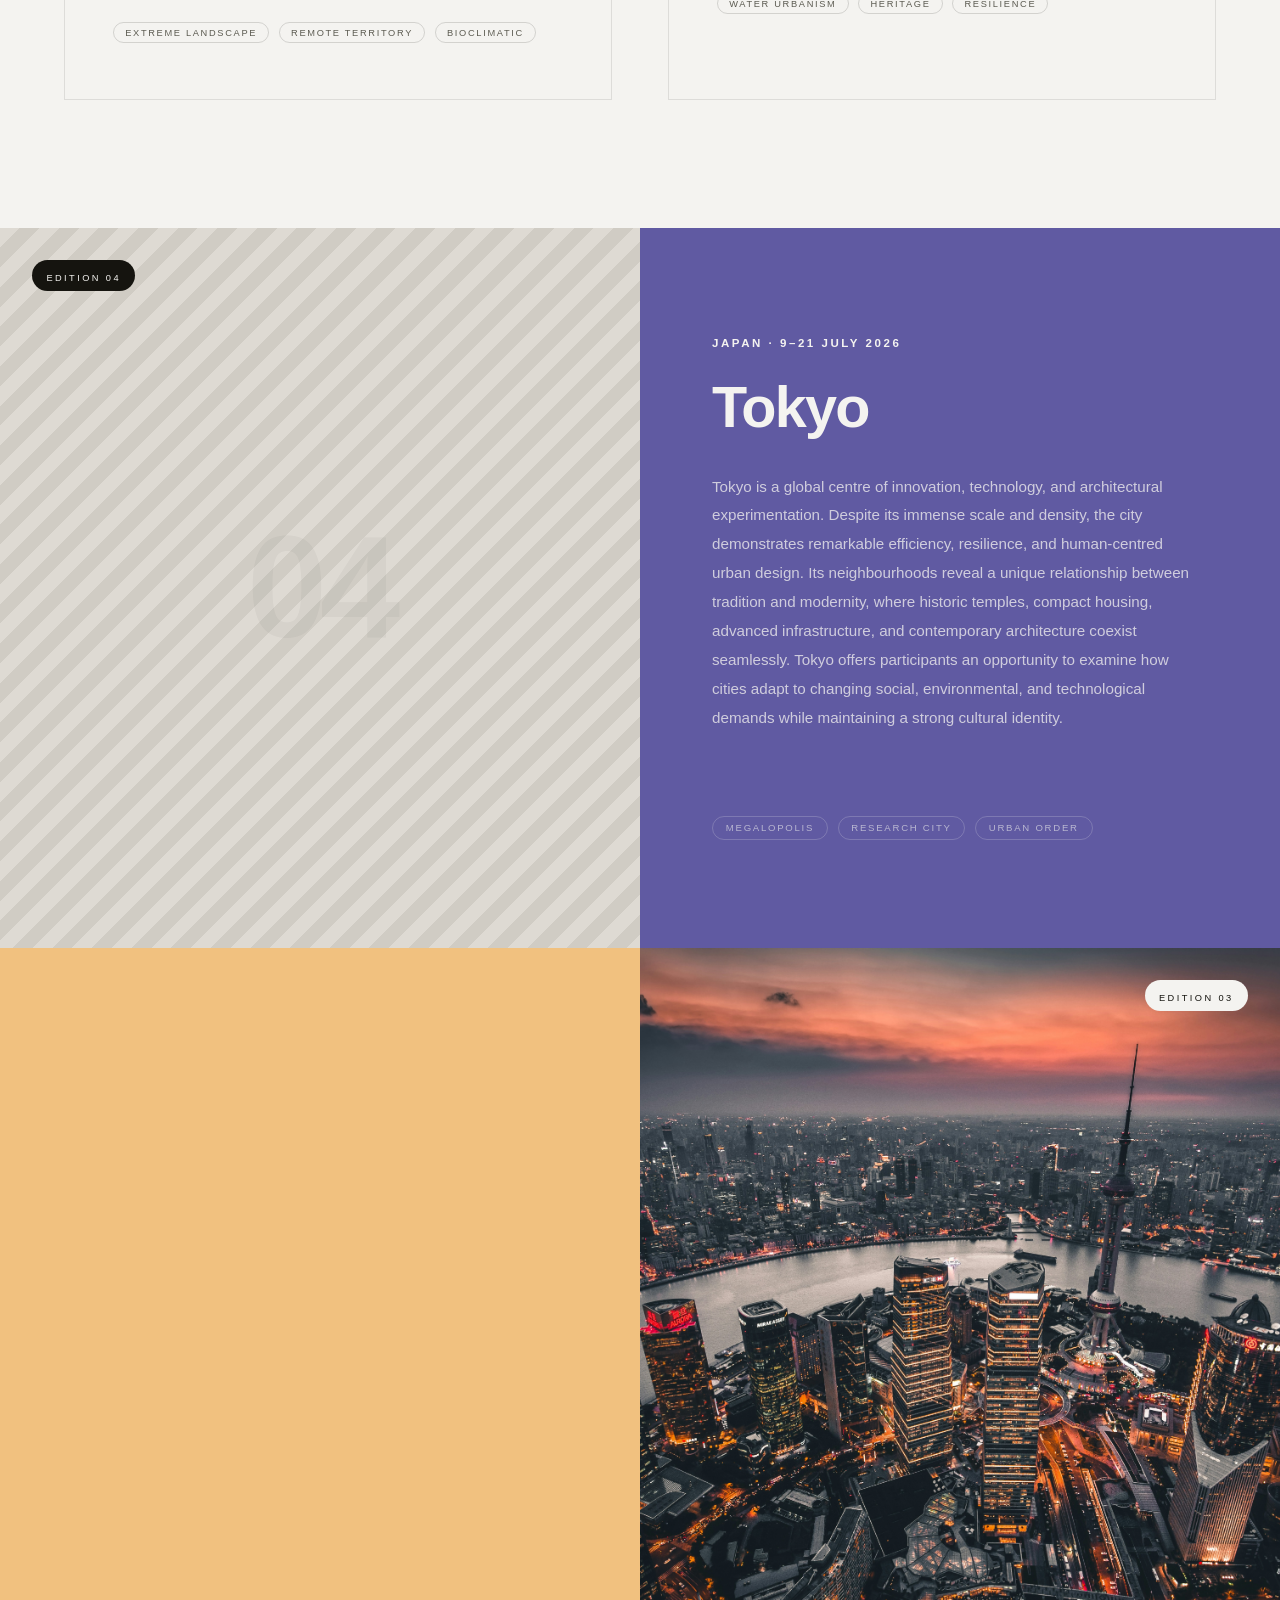
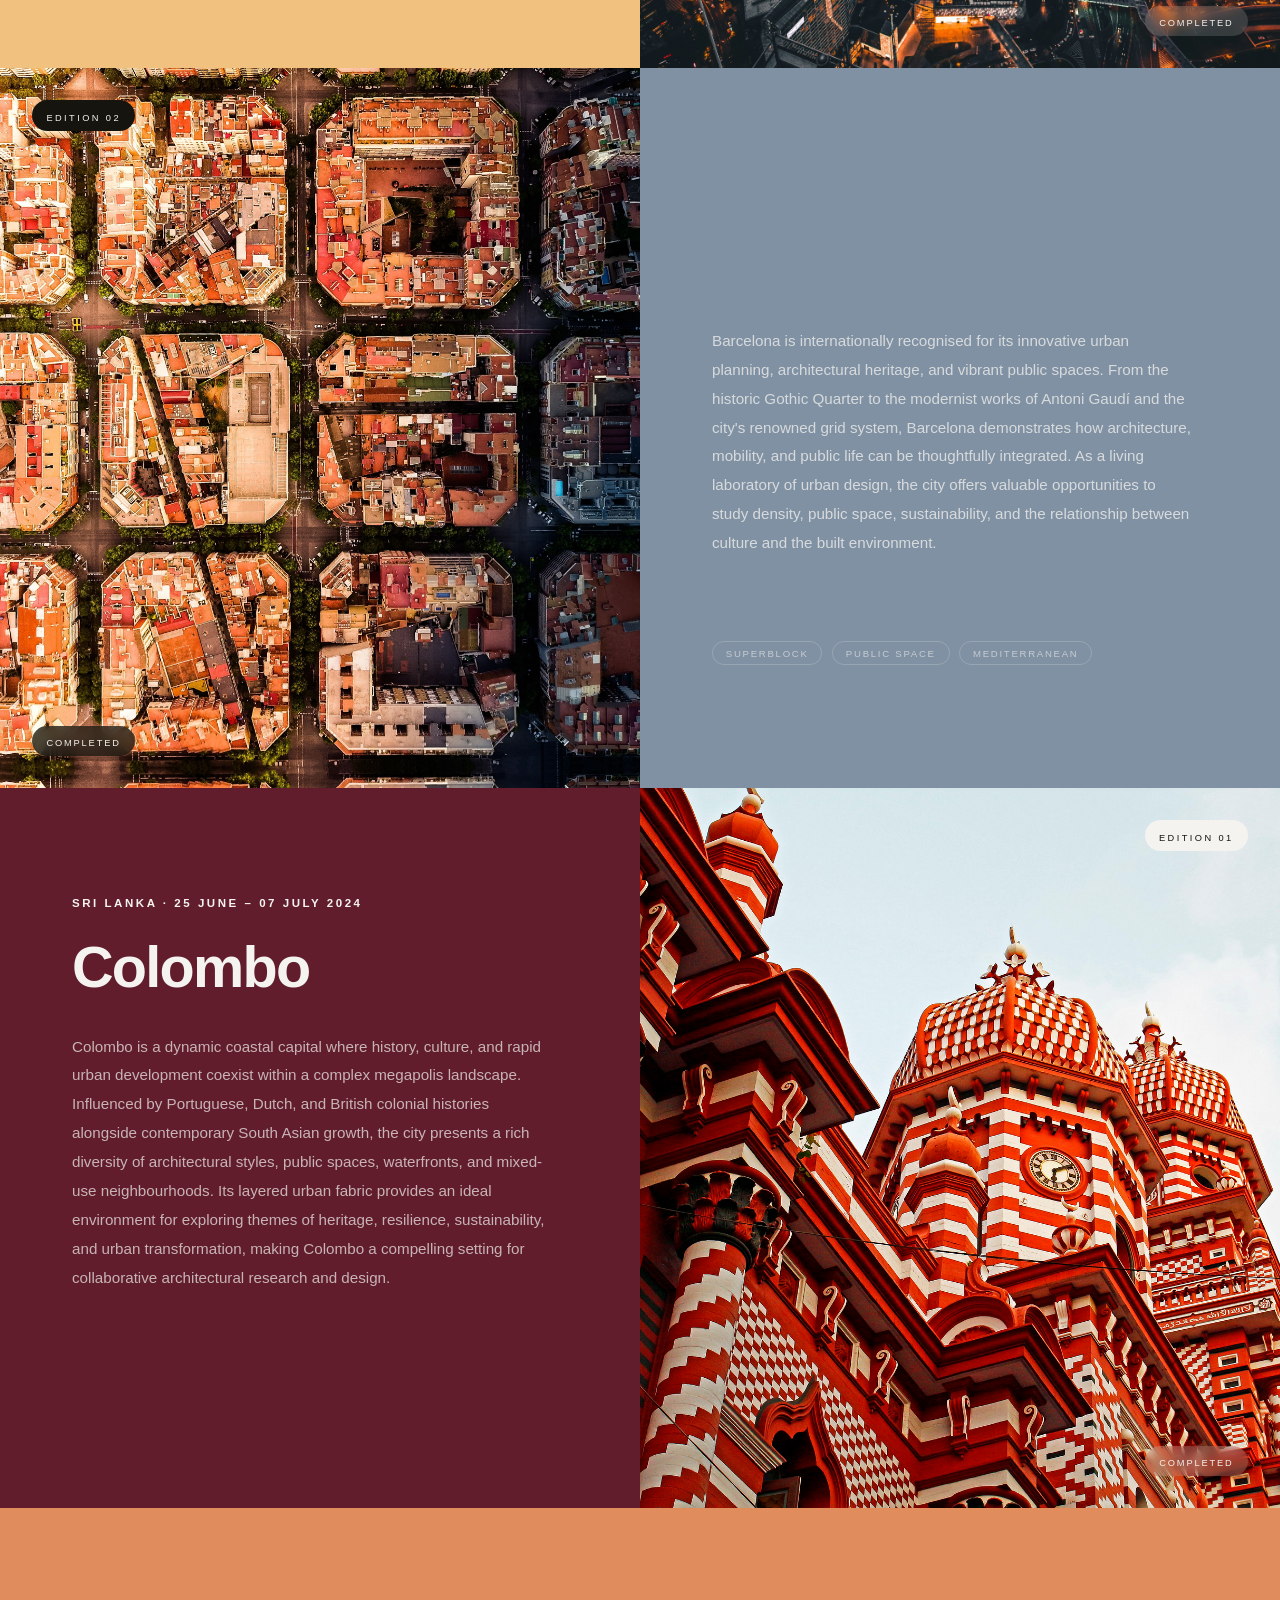
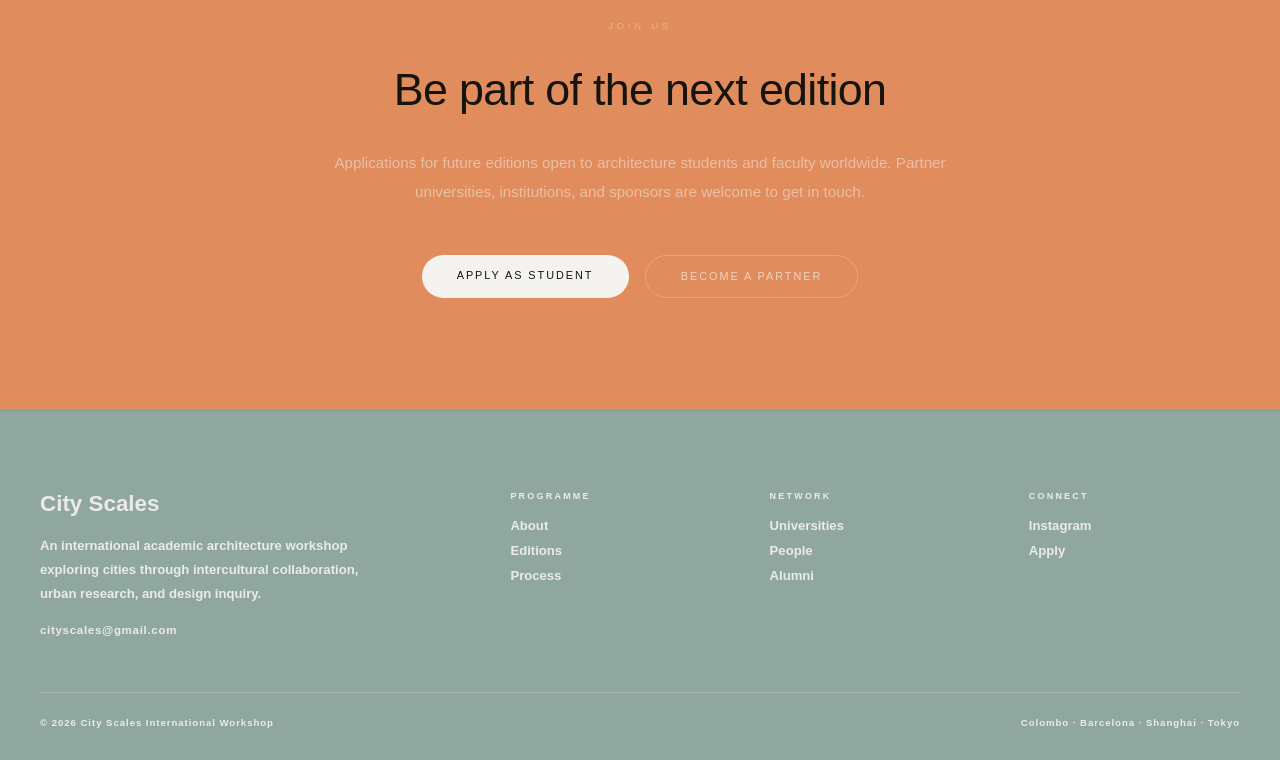
==== commit 915f0837: "changes" ====
--- a/cities.html
+++ b/cities.html
@@ -4,7 +4,7 @@
   <meta charset="utf-8">
   <meta name="viewport" content="width=device-width, initial-scale=1">
   <title>Editions — City Scales</title>
-  <meta name="description" content="Six cities, one inquiry — the City Scales international architecture workshop editions across Colombo, Barcelona, Shanghai, Tokyo, Patagonia, and Venezia.">
+  <meta name="description" content="Six cities, one inquiry. The City Scales international architecture workshop editions across Colombo, Barcelona, Shanghai, Tokyo, Patagonia, and Venezia.">
   <style>
     *{margin:0;padding:0;box-sizing:border-box;}
     html{scroll-behavior:smooth;overflow-x:hidden;scroll-padding-top:80px;}
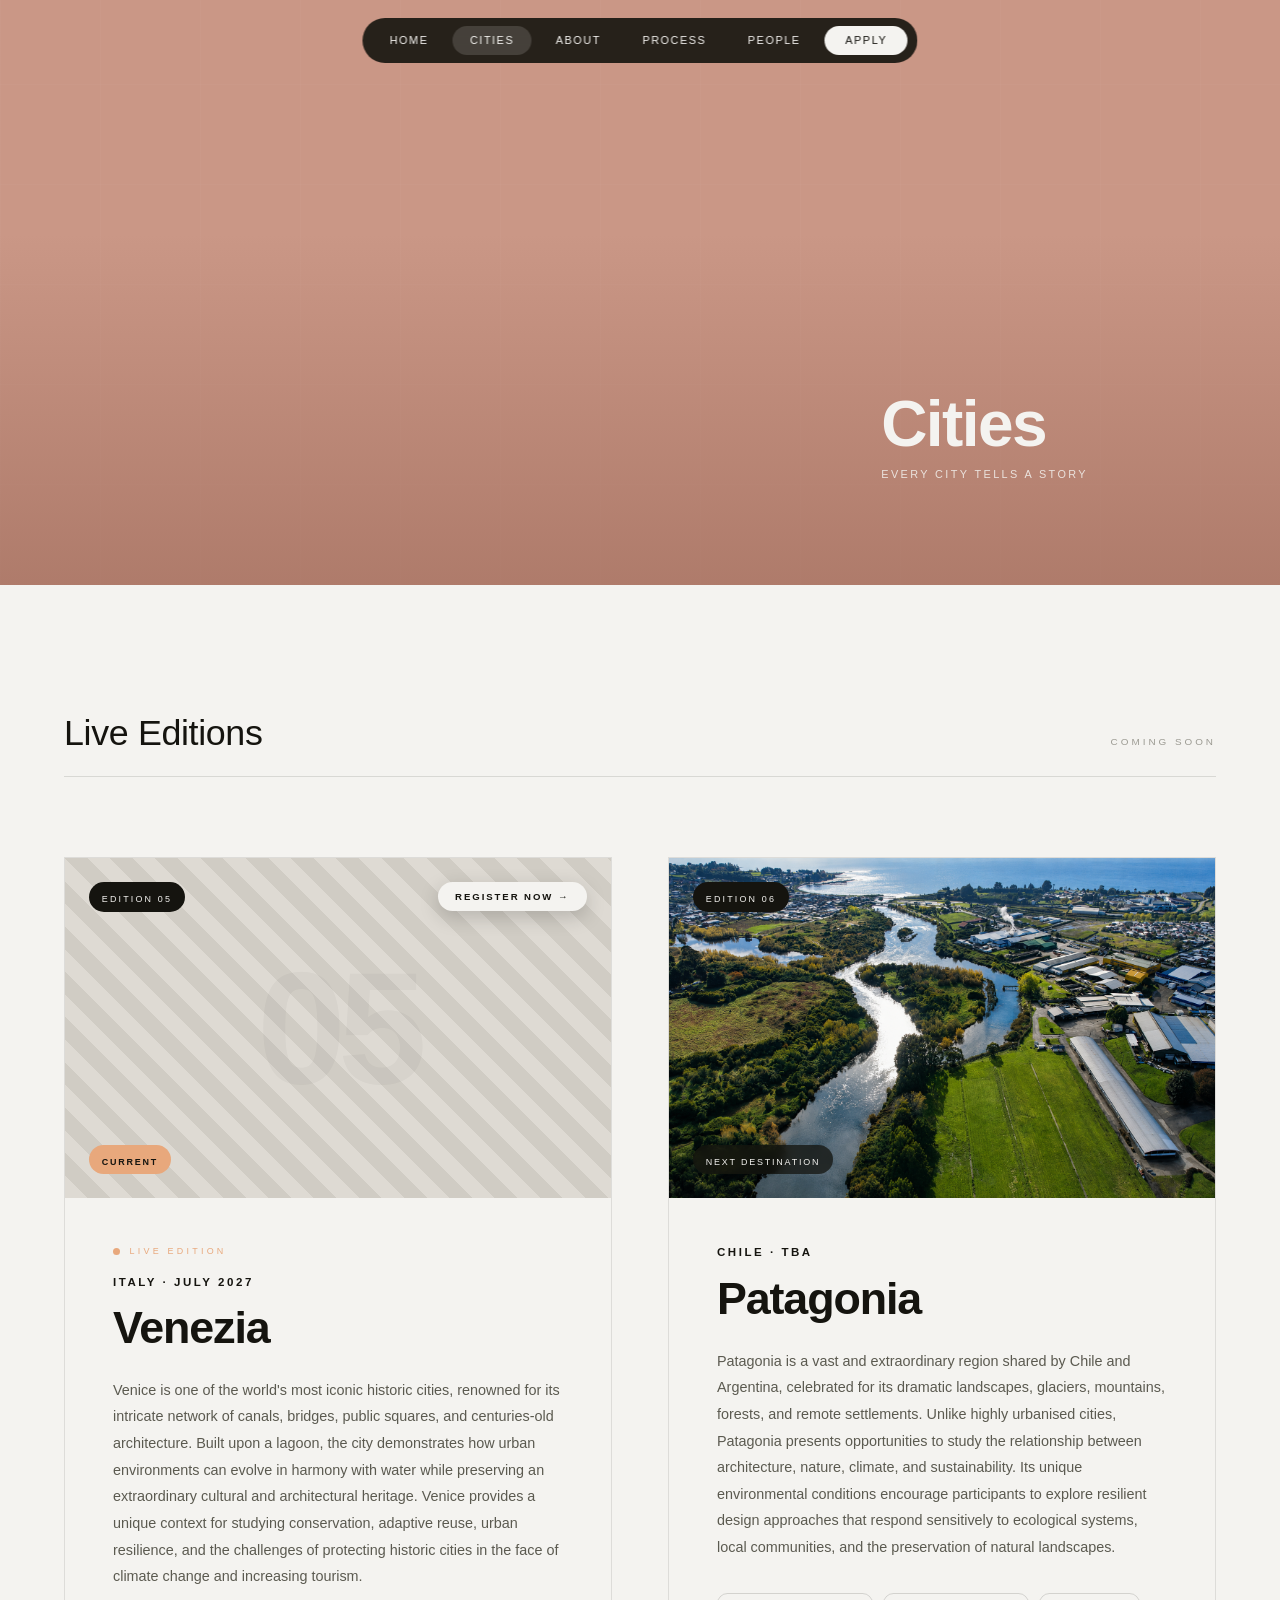
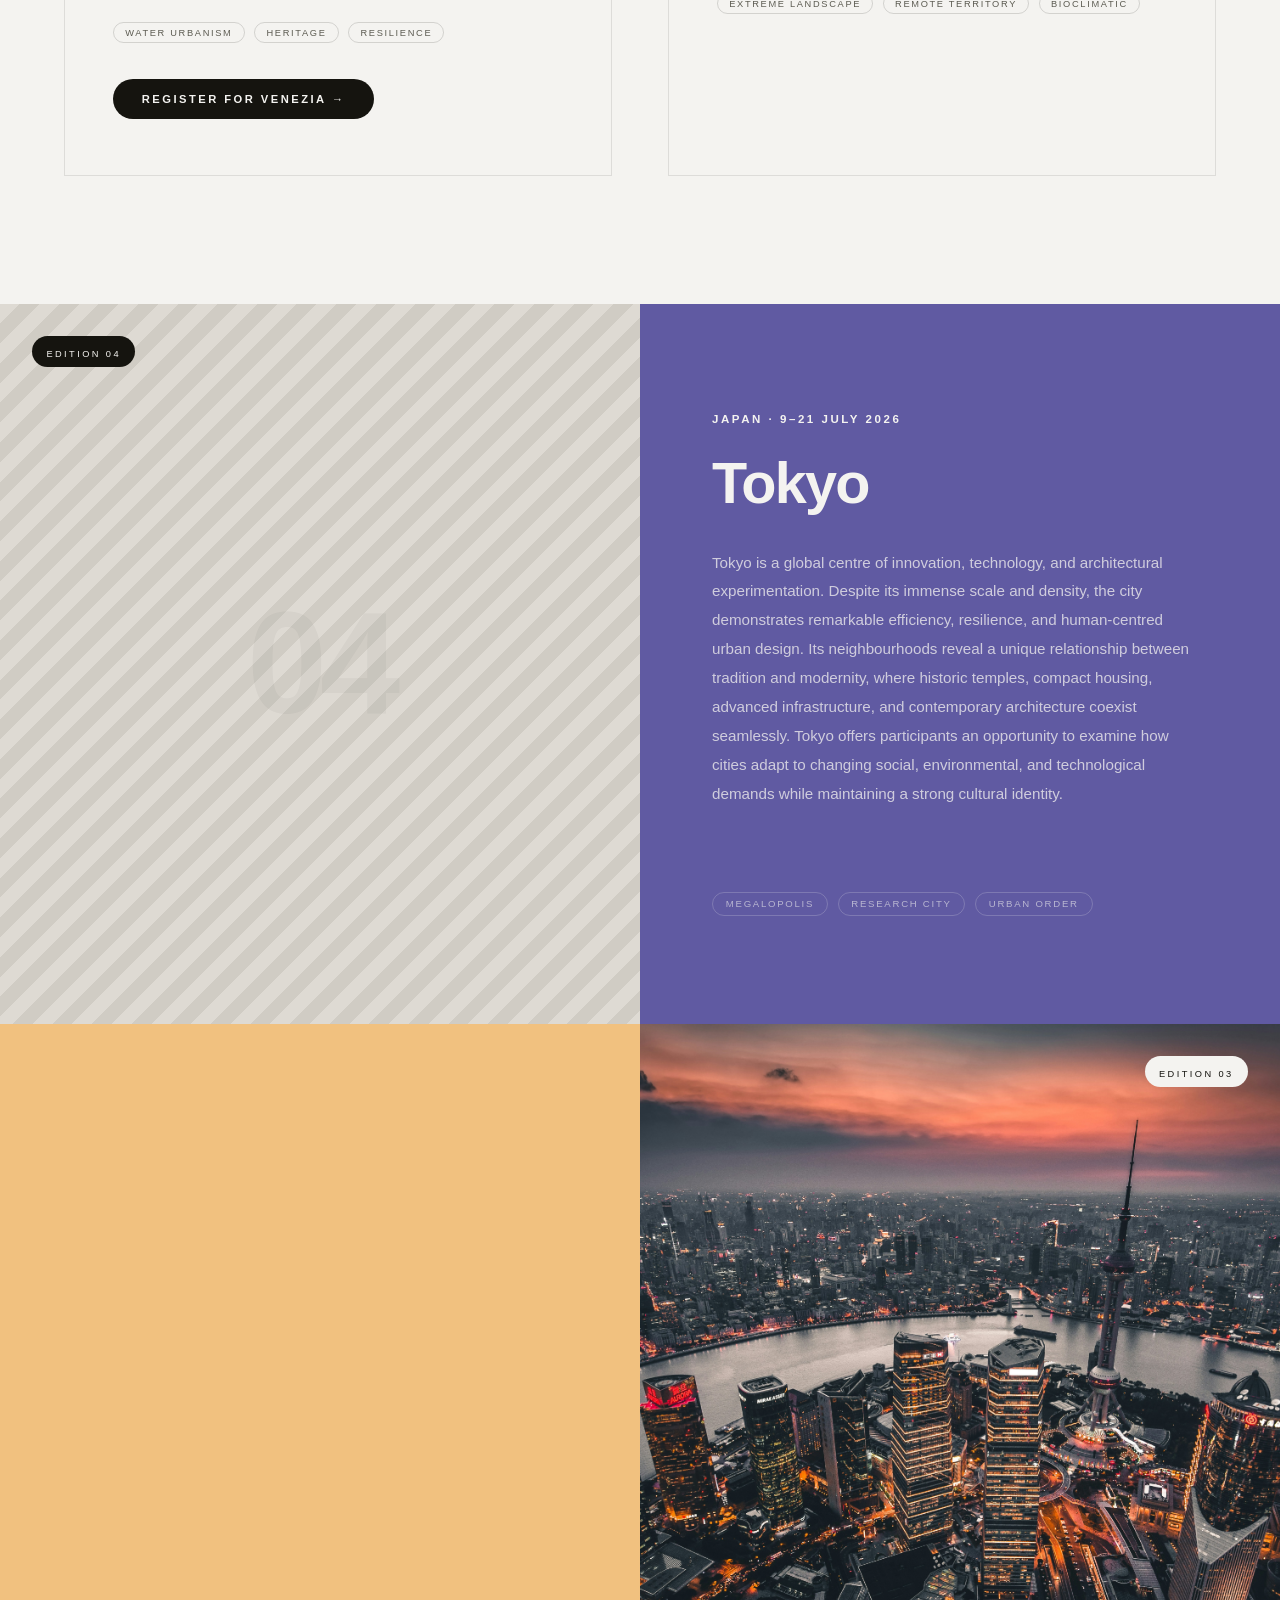
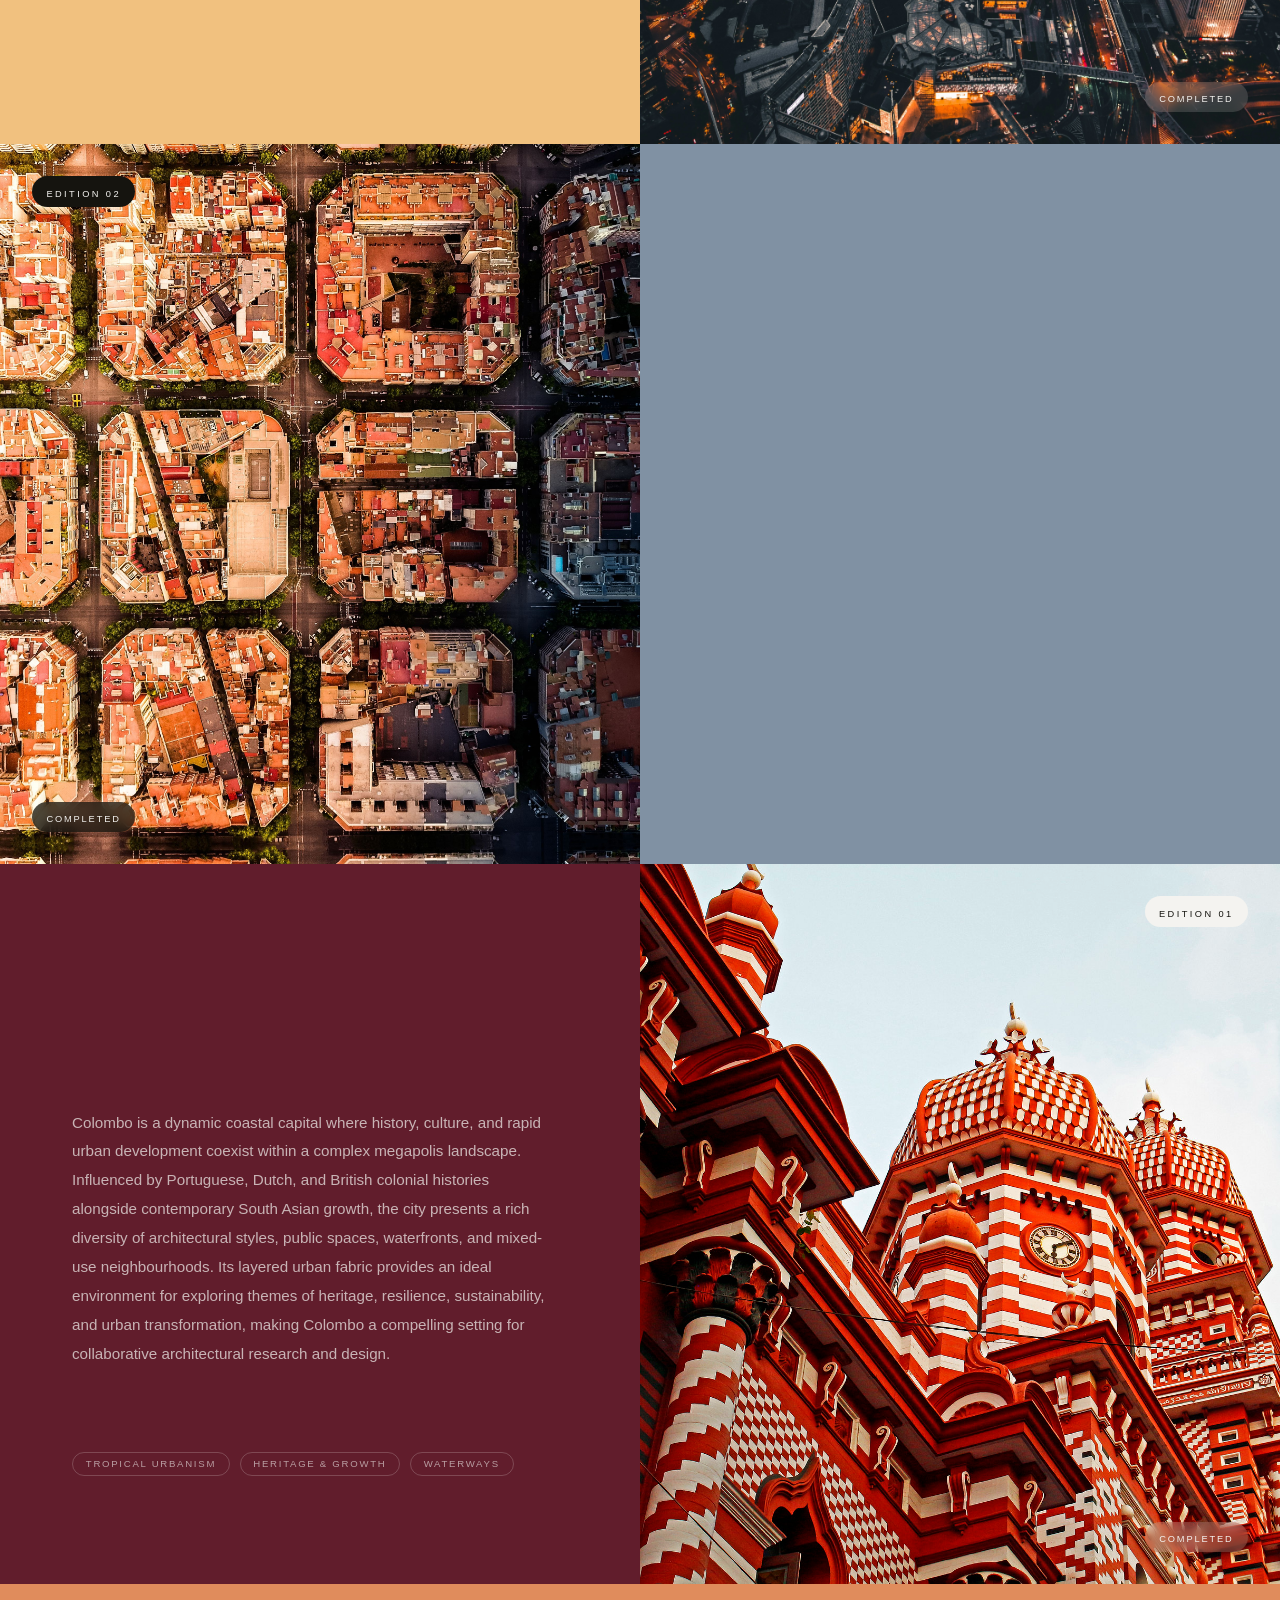
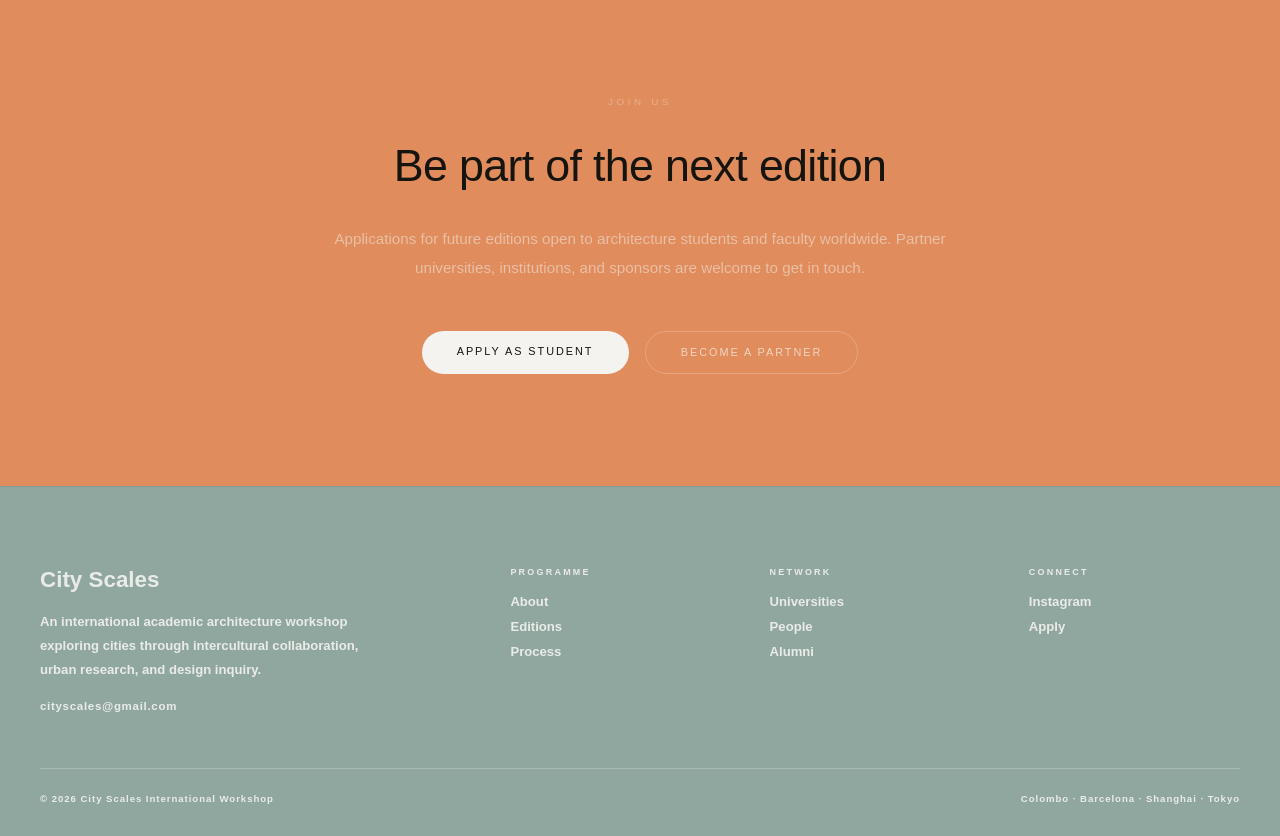
==== commit 2d676436: "changes" ====
--- a/cities.html
+++ b/cities.html
@@ -97,10 +97,10 @@
     </div>
     <div class="future-grid" style="display:grid;grid-template-columns:1fr 1fr;gap:3.5rem;">
 
-      <!-- Patagonia -->
-      <div id="patagonia" data-reveal style="border:1px solid rgba(21,20,15,.1);overflow:hidden;">
+      <!-- Venezia -->
+      <div id="venezia" data-reveal style="border:1px solid rgba(21,20,15,.1);overflow:hidden;">
         <div style="width:100%;height:340px;position:relative;background:#dedad3;overflow:hidden;">
-          <img src="assets/img/patagonia-neww.png" alt="Patagonia Edition" style="position:absolute;inset:0;width:100%;height:100%;object-fit:cover;display:block;">
+          <img src="assets/img/venezia.png" alt="Venezia Edition" style="position:absolute;inset:0;width:100%;height:100%;object-fit:cover;display:block;">
           <div class="img-placeholder" style="position:absolute;inset:0;background:repeating-linear-gradient(45deg,#dedad3 0 16px,#d0ccc4 16px 32px);display:flex;align-items:center;justify-content:center;">
             <span style="font-family:Arial;font-weight:900;font-size:10rem;color:rgba(21,20,15,.035);letter-spacing:-.05em;">05</span>
           </div>
@@ -110,38 +110,13 @@
           <div style="position:absolute;bottom:1.5rem;left:1.5rem;background:#e8a87c;color:#15140f;padding:.35rem .8rem;border-radius:30px;">
             <span style="font-size:.56rem;letter-spacing:.2em;text-transform:uppercase;font-weight:600;">Current</span>
           </div>
+          <a href="register.html" style="position:absolute;top:1.5rem;right:1.5rem;background:#f4f3f0;color:#15140f;padding:.55rem 1.1rem;border-radius:30px;text-decoration:none;font-size:.6rem;letter-spacing:.2em;text-transform:uppercase;font-weight:700;box-shadow:0 6px 20px rgba(0,0,0,.18);transition:transform .25s ease, background .25s ease;" onmouseenter="this.style.transform='translateY(-2px)';this.style.background='#fff';" onmouseleave="this.style.transform='none';this.style.background='#f4f3f0';">Register Now &rarr;</a>
         </div>
         <div style="padding:3rem 3rem 3.5rem;">
           <div style="display:flex;align-items:center;gap:.6rem;margin-bottom:1.2rem;">
             <span style="width:7px;height:7px;background:#e8a87c;border-radius:50%;display:inline-block;animation:pulse 2s ease-in-out infinite;"></span>
             <span style="font-size:.56rem;letter-spacing:.36em;text-transform:uppercase;color:#e8a87c;">Live Edition</span>
           </div>
-          <span style="font-size:.72rem;letter-spacing:.22em;text-transform:uppercase;color:#15140f;font-weight:700;display:block;margin-bottom:1.2rem;">Chile · January 2027</span>
-          <h3 style="font-family:Arial;font-weight:900;font-size:clamp(1.8rem,3.5vw,2.8rem);line-height:.92;letter-spacing:-.025em;color:#15140f;margin-bottom:1.8rem;">Patagonia</h3>
-          <p style="font-size:.9rem;line-height:1.85;color:#5b5a50;">Patagonia is a vast and extraordinary region shared by Chile and Argentina, celebrated for its dramatic landscapes, glaciers, mountains, forests, and remote settlements. Unlike highly urbanised cities, Patagonia presents opportunities to study the relationship between architecture, nature, climate, and sustainability. Its unique environmental conditions encourage participants to explore resilient design approaches that respond sensitively to ecological systems, local communities, and the preservation of natural landscapes.</p>
-          <div style="margin-top:2rem;display:flex;gap:.6rem;flex-wrap:wrap;">
-            <span style="font-size:.58rem;letter-spacing:.18em;text-transform:uppercase;color:#5b5a50;border:1px solid rgba(21,20,15,.15);padding:.3rem .7rem;border-radius:20px;">Extreme Landscape</span>
-            <span style="font-size:.58rem;letter-spacing:.18em;text-transform:uppercase;color:#5b5a50;border:1px solid rgba(21,20,15,.15);padding:.3rem .7rem;border-radius:20px;">Remote Territory</span>
-            <span style="font-size:.58rem;letter-spacing:.18em;text-transform:uppercase;color:#5b5a50;border:1px solid rgba(21,20,15,.15);padding:.3rem .7rem;border-radius:20px;">Bioclimatic</span>
-          </div>
-        </div>
-      </div>
-
-      <!-- Venezia -->
-      <div id="venezia" data-reveal style="border:1px solid rgba(21,20,15,.1);overflow:hidden;">
-        <div style="width:100%;height:340px;position:relative;background:#dedad3;overflow:hidden;">
-          <img src="assets/img/venezia.png" alt="Venezia Edition" style="position:absolute;inset:0;width:100%;height:100%;object-fit:cover;display:block;">
-          <div class="img-placeholder" style="position:absolute;inset:0;background:repeating-linear-gradient(45deg,#dedad3 0 16px,#d0ccc4 16px 32px);display:flex;align-items:center;justify-content:center;">
-            <span style="font-family:Arial;font-weight:900;font-size:10rem;color:rgba(21,20,15,.035);letter-spacing:-.05em;">06</span>
-          </div>
-          <div style="position:absolute;top:1.5rem;left:1.5rem;background:#15140f;color:#f4f3f0;padding:.35rem .8rem;border-radius:30px;">
-            <span style="font-size:.56rem;letter-spacing:.24em;text-transform:uppercase;">Edition 06</span>
-          </div>
-          <div style="position:absolute;bottom:1.5rem;left:1.5rem;background:rgba(21,20,15,.75);backdrop-filter:blur(6px);color:#f4f3f0;padding:.35rem .8rem;border-radius:30px;">
-            <span style="font-size:.56rem;letter-spacing:.2em;text-transform:uppercase;">Next Destination</span>
-          </div>
-        </div>
-        <div style="padding:3rem 3rem 3.5rem;">
           <span style="font-size:.72rem;letter-spacing:.22em;text-transform:uppercase;color:#15140f;font-weight:700;display:block;margin-bottom:1.2rem;">Italy · July 2027</span>
           <h3 style="font-family:Arial;font-weight:900;font-size:clamp(1.8rem,3.5vw,2.8rem);line-height:.92;letter-spacing:-.025em;color:#15140f;margin-bottom:1.8rem;">Venezia</h3>
           <p style="font-size:.9rem;line-height:1.85;color:#5b5a50;">Venice is one of the world's most iconic historic cities, renowned for its intricate network of canals, bridges, public squares, and centuries-old architecture. Built upon a lagoon, the city demonstrates how urban environments can evolve in harmony with water while preserving an extraordinary cultural and architectural heritage. Venice provides a unique context for studying conservation, adaptive reuse, urban resilience, and the challenges of protecting historic cities in the face of climate change and increasing tourism.</p>
@@ -149,6 +124,35 @@
             <span style="font-size:.58rem;letter-spacing:.18em;text-transform:uppercase;color:#5b5a50;border:1px solid rgba(21,20,15,.15);padding:.3rem .7rem;border-radius:20px;">Water Urbanism</span>
             <span style="font-size:.58rem;letter-spacing:.18em;text-transform:uppercase;color:#5b5a50;border:1px solid rgba(21,20,15,.15);padding:.3rem .7rem;border-radius:20px;">Heritage</span>
             <span style="font-size:.58rem;letter-spacing:.18em;text-transform:uppercase;color:#5b5a50;border:1px solid rgba(21,20,15,.15);padding:.3rem .7rem;border-radius:20px;">Resilience</span>
+          </div>
+          <div style="margin-top:2.2rem;">
+            <a href="register.html" style="display:inline-block;background:#15140f;color:#f4f3f0;padding:.9rem 1.8rem;border-radius:30px;text-decoration:none;font-size:.7rem;letter-spacing:.22em;text-transform:uppercase;font-weight:700;transition:background .25s ease;" onmouseenter="this.style.background='#2a2820';" onmouseleave="this.style.background='#15140f';">Register for Venezia &rarr;</a>
+          </div>
+        </div>
+      </div>
+
+      <!-- Patagonia -->
+      <div id="patagonia" data-reveal style="border:1px solid rgba(21,20,15,.1);overflow:hidden;">
+        <div style="width:100%;height:340px;position:relative;background:#dedad3;overflow:hidden;">
+          <img src="assets/img/patagonia-neww.png" alt="Patagonia Edition" style="position:absolute;inset:0;width:100%;height:100%;object-fit:cover;display:block;">
+          <div class="img-placeholder" style="position:absolute;inset:0;background:repeating-linear-gradient(45deg,#dedad3 0 16px,#d0ccc4 16px 32px);display:flex;align-items:center;justify-content:center;">
+            <span style="font-family:Arial;font-weight:900;font-size:10rem;color:rgba(21,20,15,.035);letter-spacing:-.05em;">06</span>
+          </div>
+          <div style="position:absolute;top:1.5rem;left:1.5rem;background:#15140f;color:#f4f3f0;padding:.35rem .8rem;border-radius:30px;">
+            <span style="font-size:.56rem;letter-spacing:.24em;text-transform:uppercase;">Edition 06</span>
+          </div>
+          <div style="position:absolute;bottom:1.5rem;left:1.5rem;background:rgba(21,20,15,.75);backdrop-filter:blur(6px);color:#f4f3f0;padding:.35rem .8rem;border-radius:30px;">
+            <span style="font-size:.56rem;letter-spacing:.2em;text-transform:uppercase;">Next Destination</span>
+          </div>
+        </div>
+        <div style="padding:3rem 3rem 3.5rem;">
+          <span style="font-size:.72rem;letter-spacing:.22em;text-transform:uppercase;color:#15140f;font-weight:700;display:block;margin-bottom:1.2rem;">Chile · TBA</span>
+          <h3 style="font-family:Arial;font-weight:900;font-size:clamp(1.8rem,3.5vw,2.8rem);line-height:.92;letter-spacing:-.025em;color:#15140f;margin-bottom:1.8rem;">Patagonia</h3>
+          <p style="font-size:.9rem;line-height:1.85;color:#5b5a50;">Patagonia is a vast and extraordinary region shared by Chile and Argentina, celebrated for its dramatic landscapes, glaciers, mountains, forests, and remote settlements. Unlike highly urbanised cities, Patagonia presents opportunities to study the relationship between architecture, nature, climate, and sustainability. Its unique environmental conditions encourage participants to explore resilient design approaches that respond sensitively to ecological systems, local communities, and the preservation of natural landscapes.</p>
+          <div style="margin-top:2rem;display:flex;gap:.6rem;flex-wrap:wrap;">
+            <span style="font-size:.58rem;letter-spacing:.18em;text-transform:uppercase;color:#5b5a50;border:1px solid rgba(21,20,15,.15);padding:.3rem .7rem;border-radius:20px;">Extreme Landscape</span>
+            <span style="font-size:.58rem;letter-spacing:.18em;text-transform:uppercase;color:#5b5a50;border:1px solid rgba(21,20,15,.15);padding:.3rem .7rem;border-radius:20px;">Remote Territory</span>
+            <span style="font-size:.58rem;letter-spacing:.18em;text-transform:uppercase;color:#5b5a50;border:1px solid rgba(21,20,15,.15);padding:.3rem .7rem;border-radius:20px;">Bioclimatic</span>
           </div>
         </div>
       </div>
